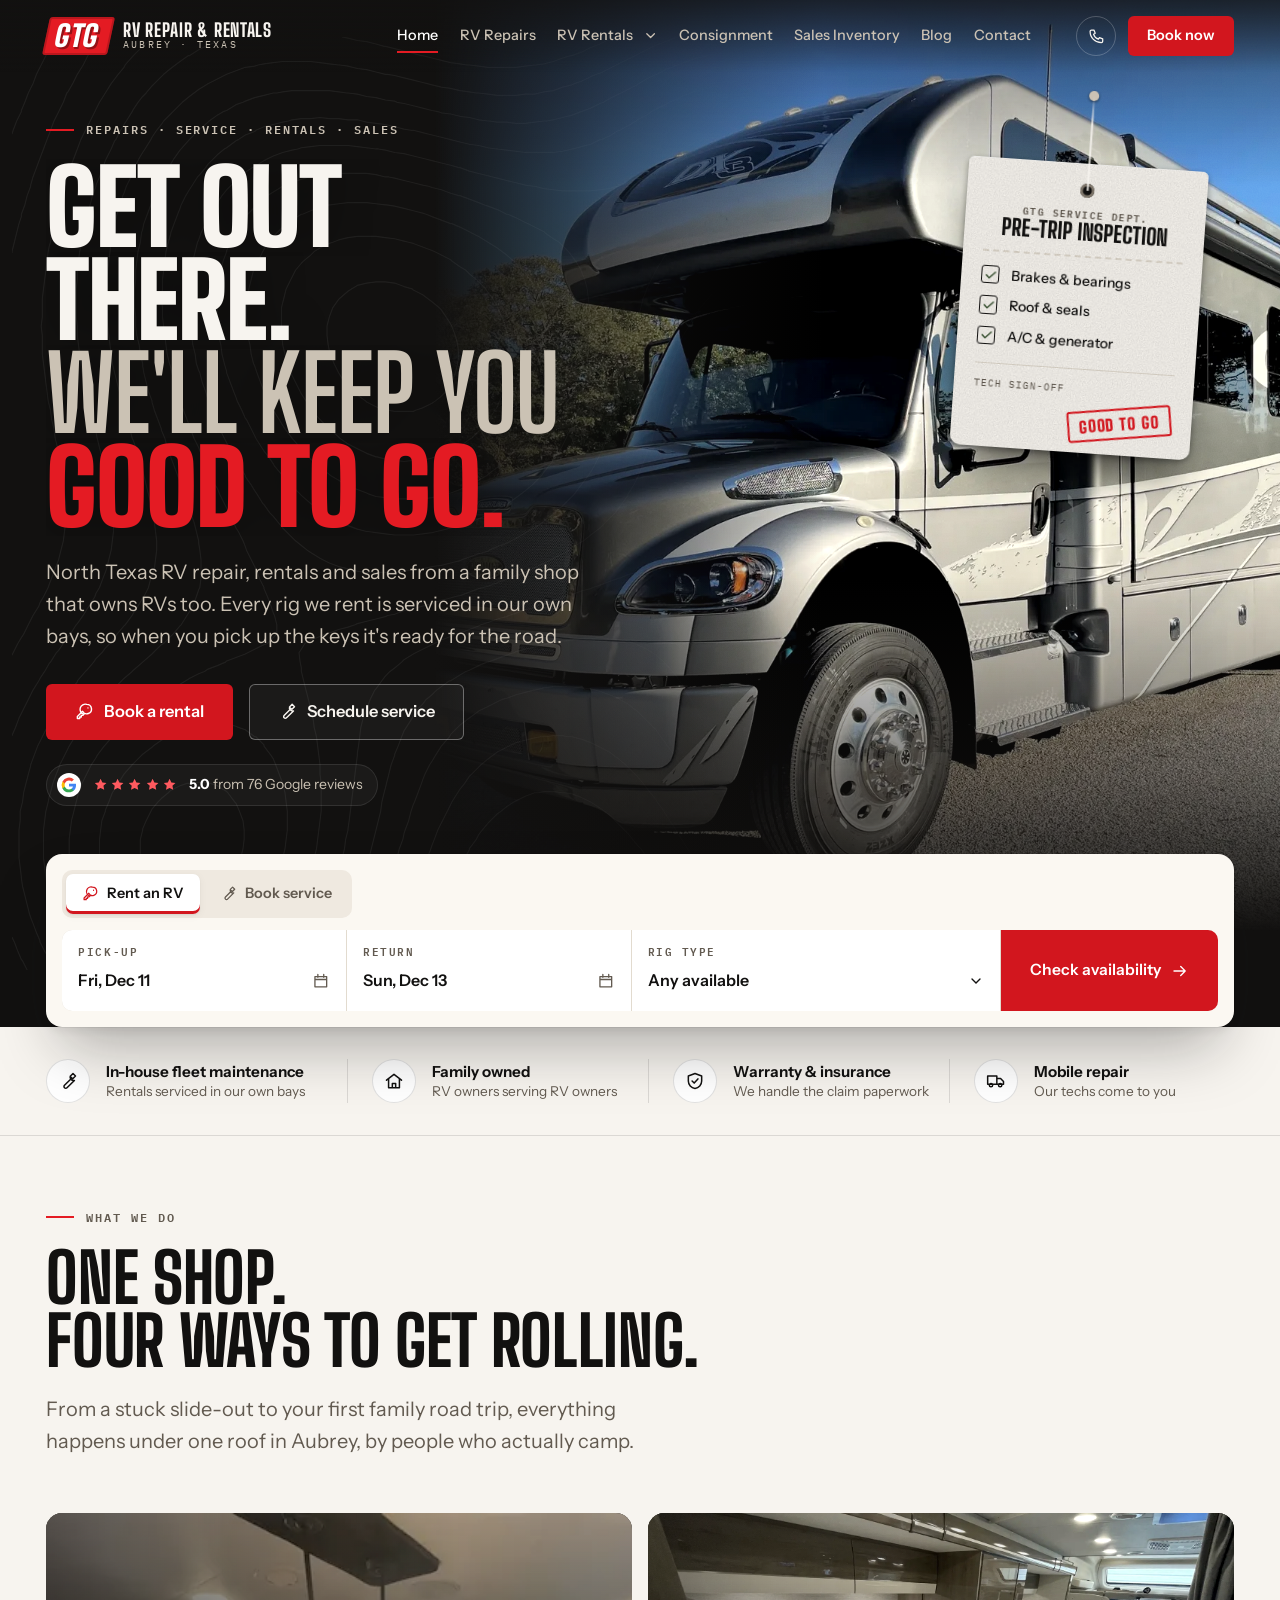
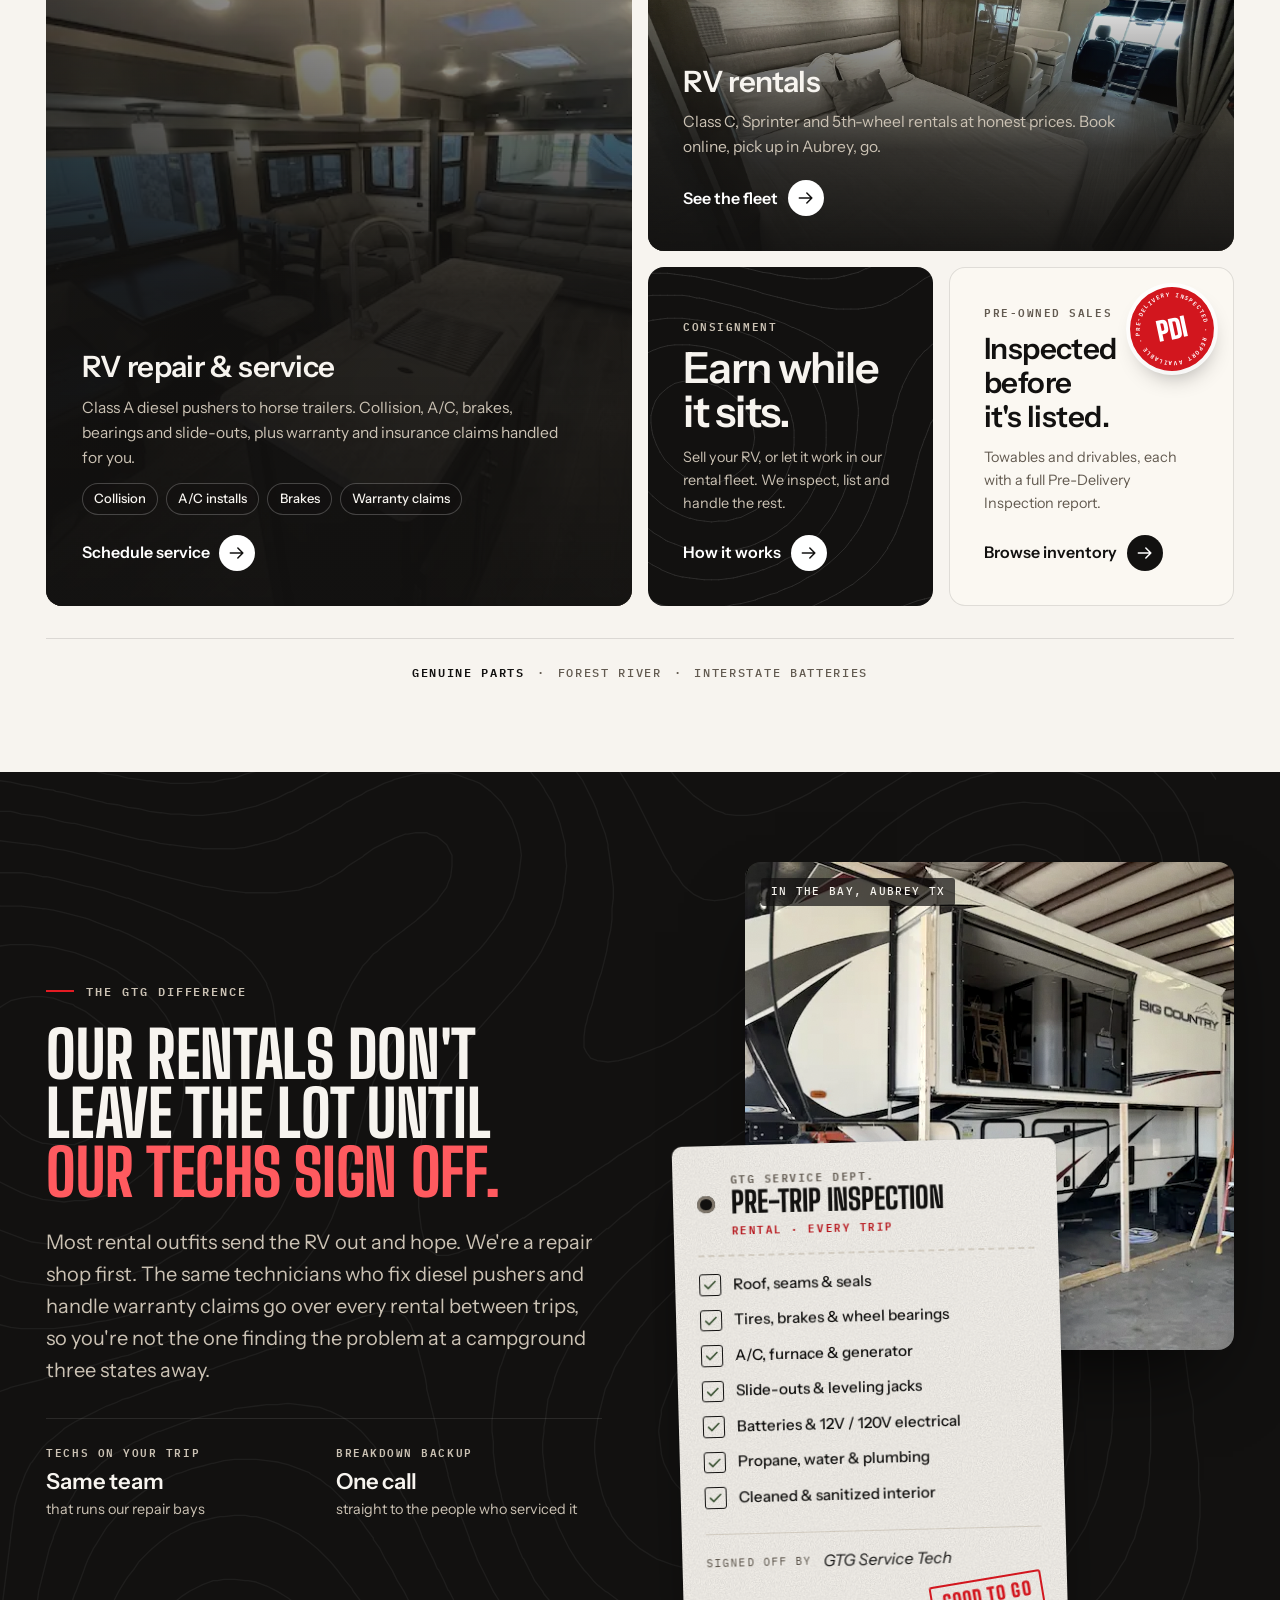
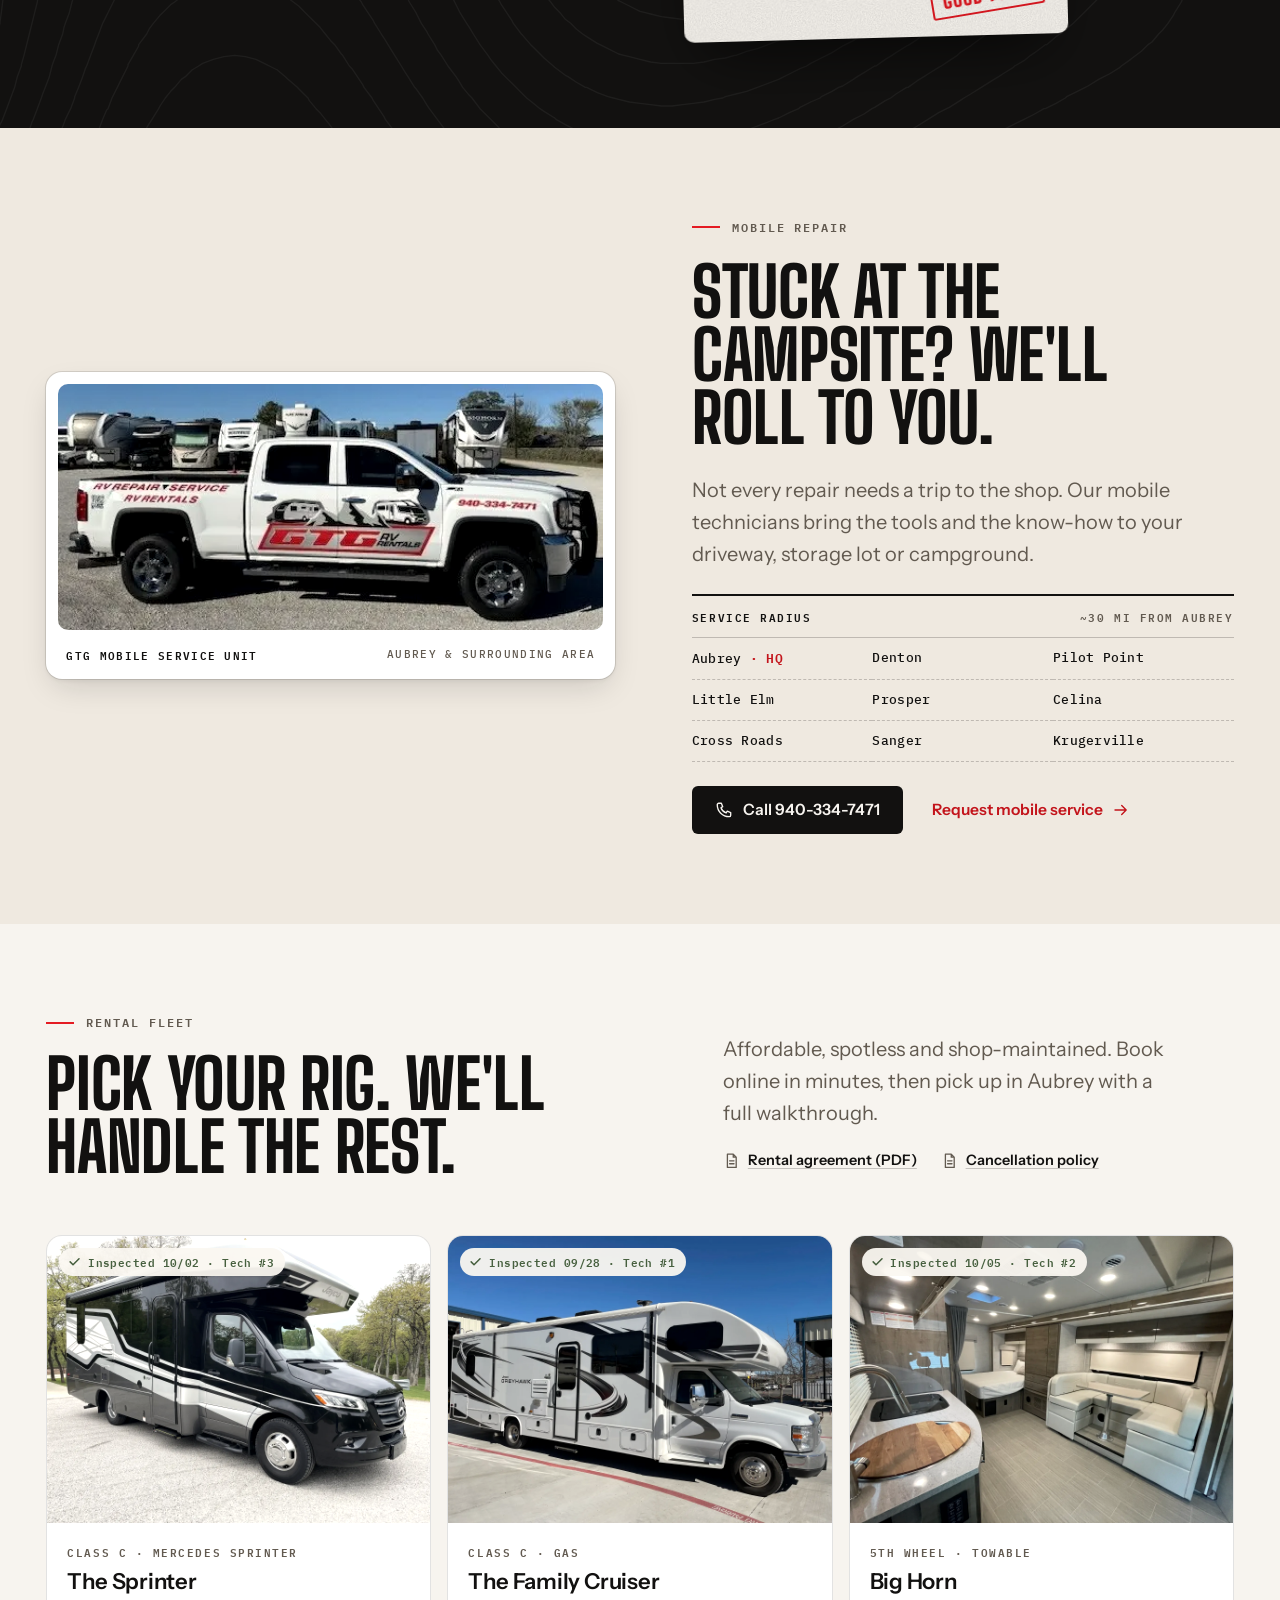
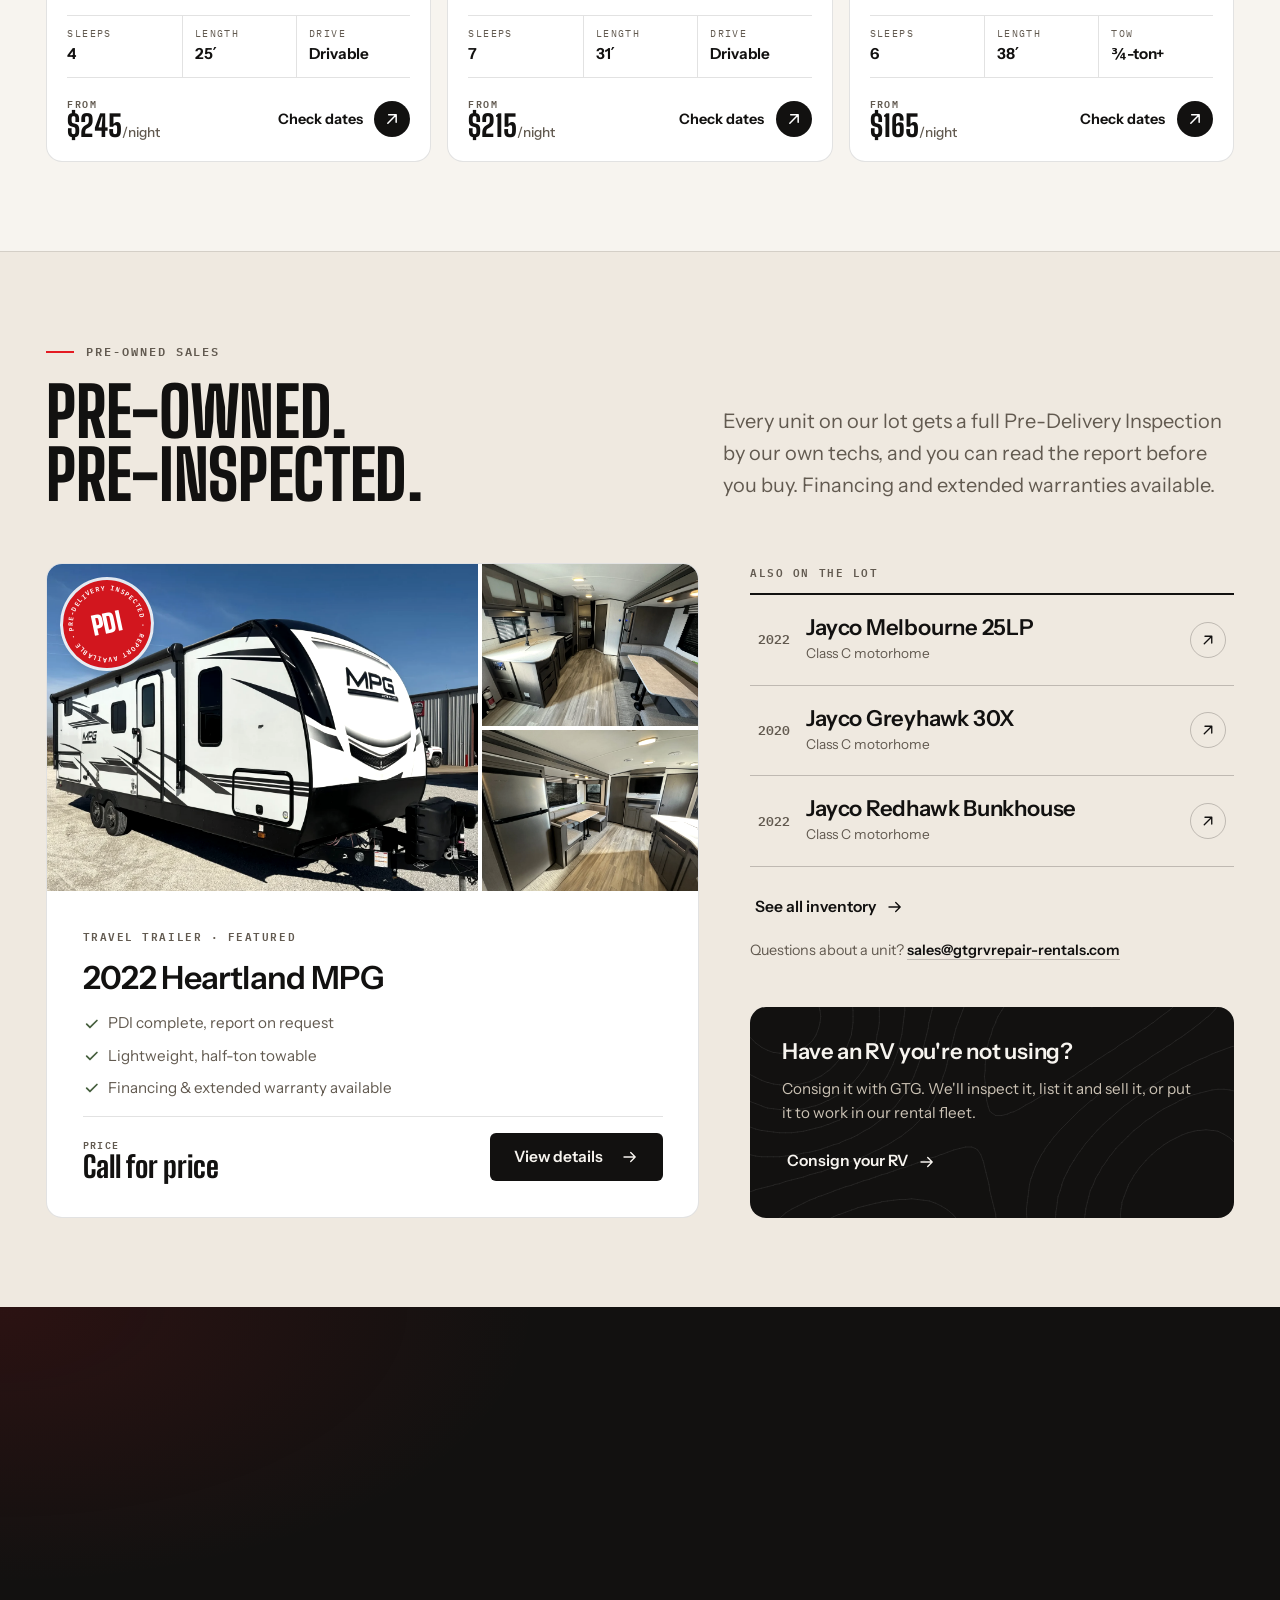
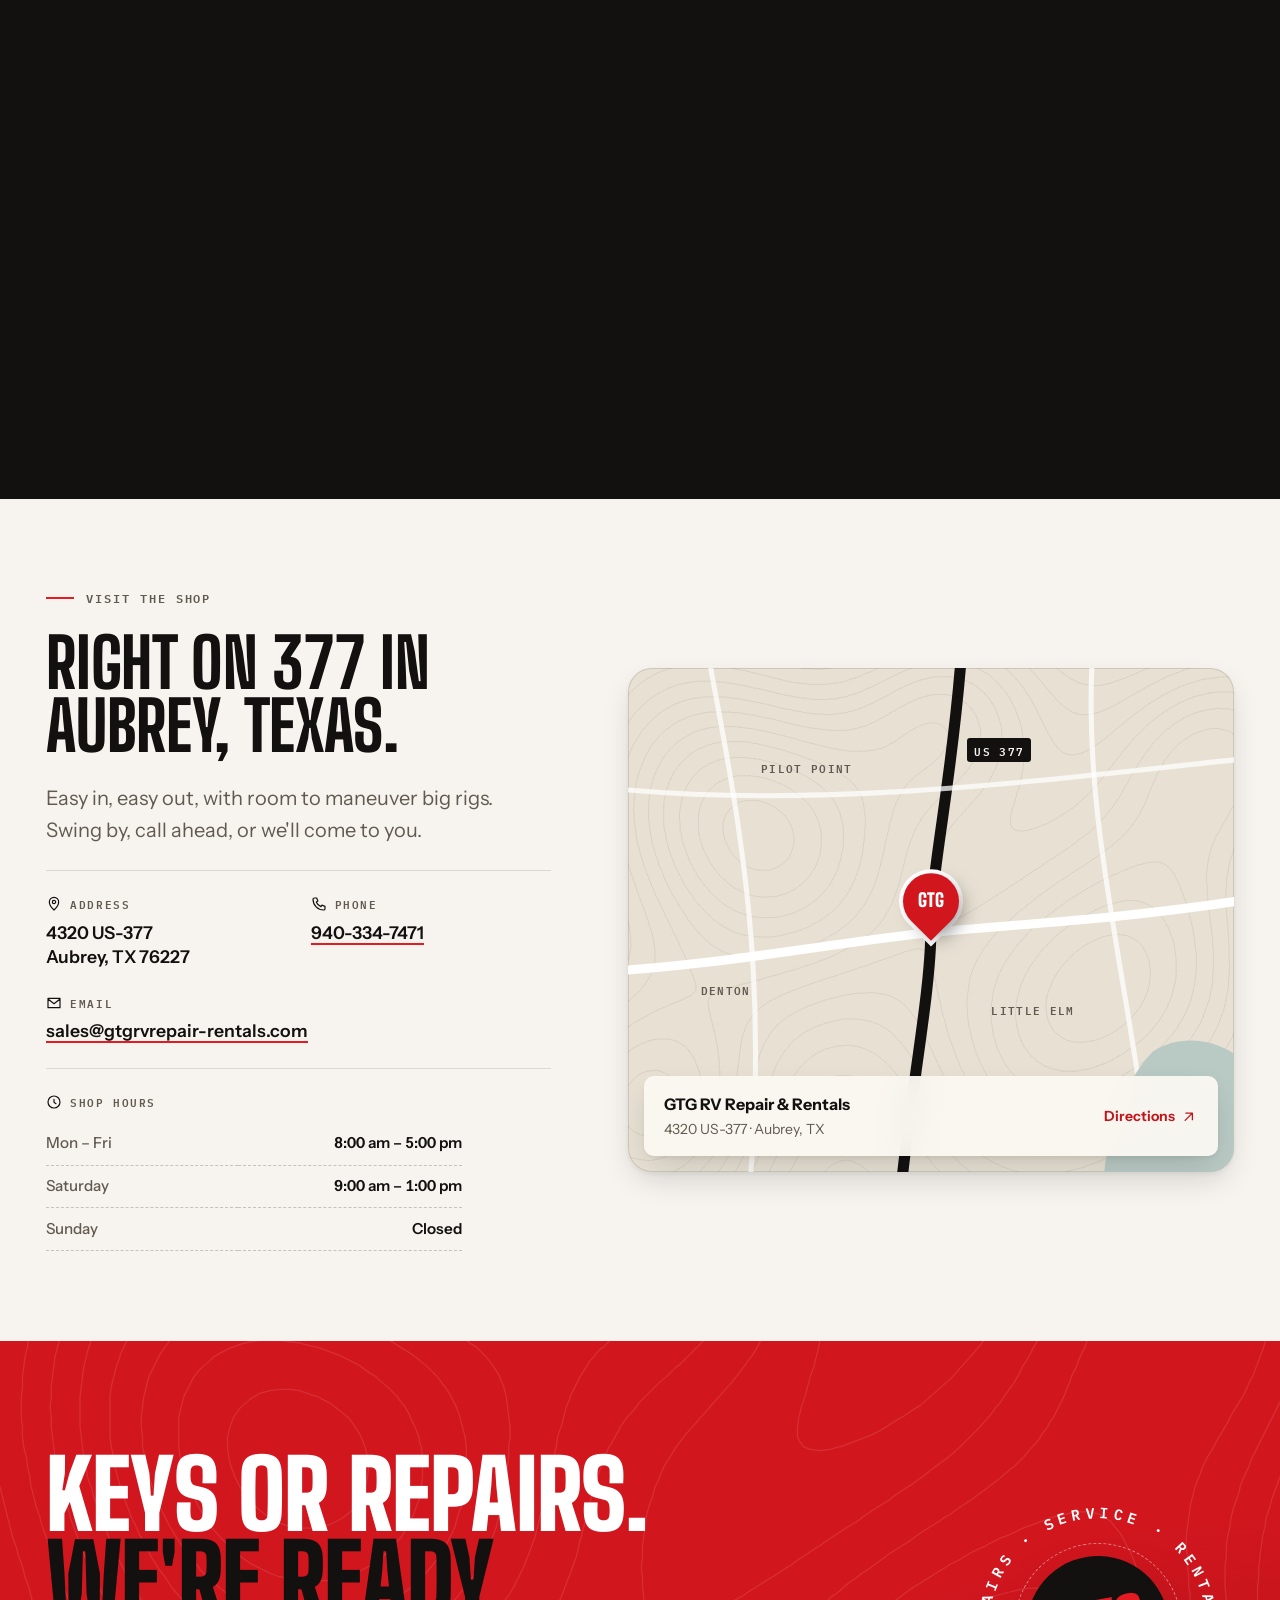
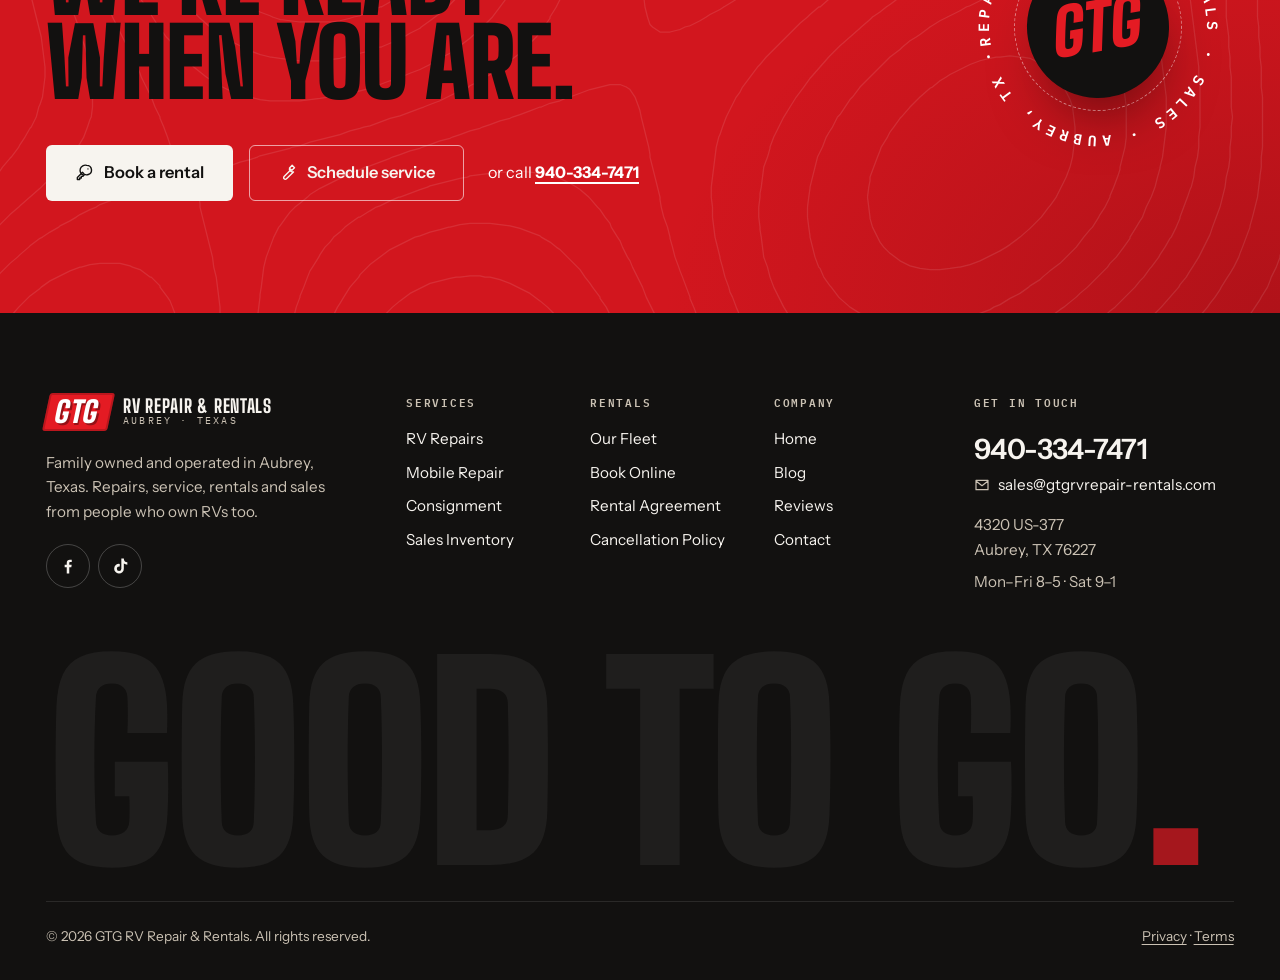
==== index.html @ 173c662d "Add GTG RV homepage redesign mockup Static homepage design preview for GTG RV Repair & Rentals, serv" ====
<!doctype html>
<html lang="en">
<head>
  <meta charset="utf-8">
  <meta name="viewport" content="width=device-width, initial-scale=1">
  <!-- Design preview: keep out of search engines until launch -->
  <meta name="robots" content="noindex, nofollow">
  <title>GTG RV Repair &amp; Rentals | RV Repair, Rentals &amp; Sales in Aubrey, TX</title>
  <meta name="description" content="Family-owned RV repair, mobile service, rentals, consignment and pre-owned sales in Aubrey, Texas. 5.0 stars on Google. Every rental is maintained by our own on-site shop.">
  <meta name="theme-color" content="#121110">
  <link rel="icon" href="assets/img/cropped-gtg-rv-rental-repair-service-favicon-192x192.png" sizes="192x192">

  <link rel="preconnect" href="https://fonts.googleapis.com">
  <link rel="preconnect" href="https://fonts.gstatic.com" crossorigin>
  <link rel="stylesheet" href="https://fonts.googleapis.com/css2?family=Big+Shoulders+Display:wght@700;800;900&family=IBM+Plex+Mono:wght@500;600&family=Instrument+Sans:ital,wght@0,400..700;1,400&display=swap">

  <link rel="preload" as="image" href="assets/img/rv-rental.webp" fetchpriority="high">
  <link rel="stylesheet" href="css/styles.css">

  <!-- Flag JS early so reveal styles only apply when JS can un-hide content -->
  <script>document.documentElement.classList.add('js');</script>
  <script src="js/main.js" defer></script>
</head>
<body>

<!-- ===================================================================
     ICON SPRITE
     =================================================================== -->
<svg class="sprite" aria-hidden="true" focusable="false" xmlns="http://www.w3.org/2000/svg">
  <symbol id="i-phone" viewBox="0 0 24 24"><path fill="none" stroke="currentColor" stroke-width="1.8" stroke-linecap="round" stroke-linejoin="round" d="M5 3h3.5l1.8 4.6-2.3 1.5a11 11 0 0 0 6.9 6.9l1.5-2.3L21 15.5V19a2 2 0 0 1-2 2A16 16 0 0 1 3 5a2 2 0 0 1 2-2Z"/></symbol>
  <symbol id="i-arrow" viewBox="0 0 24 24"><path fill="none" stroke="currentColor" stroke-width="1.8" stroke-linecap="round" stroke-linejoin="round" d="M4 12h15m-6-6 6 6-6 6"/></symbol>
  <symbol id="i-arrow-ne" viewBox="0 0 24 24"><path fill="none" stroke="currentColor" stroke-width="1.8" stroke-linecap="round" stroke-linejoin="round" d="M7 17 17 7M8 7h9v9"/></symbol>
  <symbol id="i-star" viewBox="0 0 24 24"><path fill="currentColor" d="m12 2.8 2.8 5.9 6.4.8-4.7 4.4 1.2 6.4L12 17.2l-5.7 3.1 1.2-6.4-4.7-4.4 6.4-.8Z"/></symbol>
  <symbol id="i-check" viewBox="0 0 24 24"><path fill="none" stroke="currentColor" stroke-width="2.4" stroke-linecap="round" stroke-linejoin="round" d="m5 12.5 4.5 4.5L19 7.5"/></symbol>
  <symbol id="i-wrench" viewBox="0 0 24 24"><path fill="none" stroke="currentColor" stroke-width="1.8" stroke-linecap="round" stroke-linejoin="round" d="M14.7 6.3a4 4 0 0 0 5 5l-8.9 8.9a2.1 2.1 0 0 1-3-3l8.9-8.9a4 4 0 0 1-2-2Zm0 0L18 3l3 3-3.3 3.3"/></symbol>
  <symbol id="i-key" viewBox="0 0 24 24"><path fill="none" stroke="currentColor" stroke-width="1.8" stroke-linecap="round" stroke-linejoin="round" d="M15 3a6 6 0 1 1-5.3 8.8L3 18.5V21h3v-2h2v-2h2l1.2-1.2A6 6 0 0 1 15 3Zm1.5 4.5h.01"/></symbol>
  <symbol id="i-truck" viewBox="0 0 24 24"><path fill="none" stroke="currentColor" stroke-width="1.8" stroke-linecap="round" stroke-linejoin="round" d="M2 6h11v10H2zM13 9h4.5l3.5 3.5V16h-8M6 19a2 2 0 1 0 0-4 2 2 0 0 0 0 4Zm11 0a2 2 0 1 0 0-4 2 2 0 0 0 0 4Z"/></symbol>
  <symbol id="i-shield" viewBox="0 0 24 24"><path fill="none" stroke="currentColor" stroke-width="1.8" stroke-linecap="round" stroke-linejoin="round" d="M12 3 4 6v6c0 4.5 3.4 8.3 8 9 4.6-.7 8-4.5 8-9V6Zm-3.5 9 2.5 2.5 4.5-5"/></symbol>
  <symbol id="i-home" viewBox="0 0 24 24"><path fill="none" stroke="currentColor" stroke-width="1.8" stroke-linecap="round" stroke-linejoin="round" d="M3 11 12 4l9 7M5.5 9.5V20h13V9.5M10 20v-5h4v5"/></symbol>
  <symbol id="i-pin" viewBox="0 0 24 24"><path fill="none" stroke="currentColor" stroke-width="1.8" stroke-linecap="round" stroke-linejoin="round" d="M12 21s7-6.2 7-12a7 7 0 0 0-14 0c0 5.8 7 12 7 12Zm0-9.5a2.5 2.5 0 1 0 0-5 2.5 2.5 0 0 0 0 5Z"/></symbol>
  <symbol id="i-mail" viewBox="0 0 24 24"><path fill="none" stroke="currentColor" stroke-width="1.8" stroke-linecap="round" stroke-linejoin="round" d="M3 5h18v14H3zm0 1 9 7 9-7"/></symbol>
  <symbol id="i-clock" viewBox="0 0 24 24"><path fill="none" stroke="currentColor" stroke-width="1.8" stroke-linecap="round" stroke-linejoin="round" d="M12 21a9 9 0 1 0 0-18 9 9 0 0 0 0 18Zm0-13v4.5l3 2"/></symbol>
  <symbol id="i-cal" viewBox="0 0 24 24"><path fill="none" stroke="currentColor" stroke-width="1.8" stroke-linecap="round" stroke-linejoin="round" d="M4 6h16v14H4zM4 10h16M8 3v4m8-4v4"/></symbol>
  <symbol id="i-doc" viewBox="0 0 24 24"><path fill="none" stroke="currentColor" stroke-width="1.8" stroke-linecap="round" stroke-linejoin="round" d="M6 3h8l4 4v14H6zM14 3v4h4M9 12h6m-6 4h6"/></symbol>
  <symbol id="i-chev" viewBox="0 0 24 24"><path fill="none" stroke="currentColor" stroke-width="2" stroke-linecap="round" stroke-linejoin="round" d="m6 9 6 6 6-6"/></symbol>
  <symbol id="i-menu" viewBox="0 0 24 24"><path fill="none" stroke="currentColor" stroke-width="1.8" stroke-linecap="round" d="M3 7h18M3 12h18M3 17h12"/></symbol>
  <symbol id="i-close" viewBox="0 0 24 24"><path fill="none" stroke="currentColor" stroke-width="1.8" stroke-linecap="round" d="m5 5 14 14M19 5 5 19"/></symbol>
  <symbol id="i-fb" viewBox="0 0 24 24"><path fill="currentColor" d="M13.5 21v-7.5H16l.4-3h-2.9V8.7c0-.9.3-1.5 1.5-1.5h1.5V4.5a20 20 0 0 0-2.2-.1c-2.2 0-3.8 1.4-3.8 3.9v2.2H8v3h2.5V21h3Z"/></symbol>
  <symbol id="i-tiktok" viewBox="0 0 24 24"><path fill="currentColor" d="M16.6 3h-3v12.2a2.7 2.7 0 1 1-2.7-2.7c.3 0 .6 0 .8.1V9.5a5.8 5.8 0 1 0 4.9 5.7V9.1a7.3 7.3 0 0 0 4.2 1.3v-3a4.3 4.3 0 0 1-4.2-4.4Z"/></symbol>
  <symbol id="i-google" viewBox="0 0 24 24"><path fill="#4285F4" d="M21.6 12.2c0-.7-.1-1.4-.2-2H12v3.8h5.4a4.6 4.6 0 0 1-2 3v2.5h3.2c1.9-1.7 3-4.3 3-7.3Z"/><path fill="#34A853" d="M12 22c2.7 0 5-.9 6.6-2.4l-3.2-2.5c-.9.6-2 1-3.4 1-2.6 0-4.8-1.8-5.6-4.1H3.1v2.6A10 10 0 0 0 12 22Z"/><path fill="#FBBC05" d="M6.4 14c-.2-.6-.3-1.3-.3-2s.1-1.4.3-2V7.4H3.1a10 10 0 0 0 0 9.2L6.4 14Z"/><path fill="#EA4335" d="M12 5.9c1.5 0 2.8.5 3.8 1.5l2.9-2.9A10 10 0 0 0 3.1 7.4L6.4 10C7.2 7.7 9.4 5.9 12 5.9Z"/></symbol>
</svg>

<a class="skip-link" href="#main">Skip to content</a>

<!-- ===================================================================
     HEADER
     =================================================================== -->
<header class="site-header" data-header>
  <div class="site-header__inner container">
    <a class="brand" href="index.html" aria-label="GTG RV Repair &amp; Rentals, home">
      <span class="brand__badge" aria-hidden="true"><span>GTG</span></span>
      <span class="brand__text" aria-hidden="true">
        <span class="brand__name">RV Repair &amp; Rentals</span>
        <span class="brand__meta">Aubrey · Texas</span>
      </span>
    </a>

    <nav class="primary-nav" id="primary-nav" aria-label="Primary" data-nav>
      <ul class="primary-nav__list" role="list">
        <li><a class="primary-nav__link" href="index.html" aria-current="page">Home</a></li>
        <li><a class="primary-nav__link" href="#repair">RV Repairs</a></li>
        <li class="has-sub" data-submenu>
          <a class="primary-nav__link" href="#fleet">RV Rentals</a>
          <button class="sub-toggle" type="button" aria-expanded="false" aria-controls="sub-rentals">
            <span class="visually-hidden">RV Rentals submenu</span>
            <svg class="icon" aria-hidden="true"><use href="#i-chev"/></svg>
          </button>
          <ul class="subnav" id="sub-rentals" role="list">
            <li><a href="#fleet">Our Fleet</a></li>
            <li><a href="#rental-agreement">Rental Agreement</a></li>
            <li><a href="#cancellation-policy">Cancellation Policy</a></li>
          </ul>
        </li>
        <li><a class="primary-nav__link" href="#consign">Consignment</a></li>
        <li><a class="primary-nav__link" href="#sales">Sales Inventory</a></li>
        <li><a class="primary-nav__link" href="#blog">Blog</a></li>
        <li><a class="primary-nav__link" href="#visit">Contact</a></li>
      </ul>
      <div class="primary-nav__mobile-cta">
        <a class="btn btn--primary btn--block" href="#book" data-tab-link="rent">Book a rental</a>
        <a class="btn btn--ghost btn--block" href="tel:+19403347471">
          <svg class="icon" aria-hidden="true"><use href="#i-phone"/></svg> 940-334-7471
        </a>
      </div>
    </nav>

    <div class="site-header__actions">
      <a class="header-phone" href="tel:+19403347471" aria-label="Call the shop, 940-334-7471">
        <span class="header-phone__icon"><svg class="icon" aria-hidden="true"><use href="#i-phone"/></svg></span>
        <span class="header-phone__text" aria-hidden="true"><span class="header-phone__label">Call the shop</span>940-334-7471</span>
      </a>
      <a class="btn btn--primary btn--sm header-book" href="#book" data-tab-link="rent">Book now</a>
      <!-- Without JS this jumps to the footer sitemap; JS upgrades it to a menu toggle -->
      <a class="menu-toggle" href="#footer-nav" data-menu-toggle aria-controls="primary-nav">
        <svg class="icon icon--open" aria-hidden="true"><use href="#i-menu"/></svg>
        <svg class="icon icon--close" aria-hidden="true"><use href="#i-close"/></svg>
        <span class="visually-hidden">Menu</span>
      </a>
    </div>
  </div>
</header>

<main id="main">

<!-- ===================================================================
     HERO
     =================================================================== -->
<section class="hero" aria-labelledby="hero-title">
  <div class="hero__media" aria-hidden="true">
    <img src="assets/img/rv-rental.webp" alt="" width="1597" height="1236" fetchpriority="high" decoding="async">
  </div>
  <div class="hero__texture" aria-hidden="true"></div>

  <div class="hero__inner container">
    <div class="hero__copy">
      <p class="eyebrow eyebrow--light hero__eyebrow">Repairs · Service · Rentals · Sales</p>

      <h1 class="hero__title" id="hero-title">
        <span class="line"><span>Get out</span></span>
        <span class="line"><span>there.</span></span>
        <span class="line line--muted"><span>We'll keep you</span></span>
        <span class="line line--red"><span>good to go.</span></span>
      </h1>

      <p class="hero__lede">
        North Texas RV repair, rentals and sales from a family shop that owns RVs too.<span class="hero__lede-more">
        Every rig we rent is serviced in our own bays, so when you pick up the keys it's ready for the road.</span>
      </p>

      <div class="hero__ctas">
        <a class="btn btn--primary btn--lg" href="#book" data-tab-link="rent">
          <svg class="icon" aria-hidden="true"><use href="#i-key"/></svg>
          Book a rental
        </a>
        <a class="btn btn--outline-light btn--lg hero__secondary" href="#book-service" data-tab-link="service">
          <svg class="icon" aria-hidden="true"><use href="#i-wrench"/></svg>
          Schedule service
        </a>
      </div>

      <a class="rating-chip" href="#reviews">
        <svg class="rating-chip__g" aria-hidden="true"><use href="#i-google"/></svg>
        <span class="stars" role="img" aria-label="5 out of 5 stars">
          <svg aria-hidden="true"><use href="#i-star"/></svg><svg aria-hidden="true"><use href="#i-star"/></svg><svg aria-hidden="true"><use href="#i-star"/></svg><svg aria-hidden="true"><use href="#i-star"/></svg><svg aria-hidden="true"><use href="#i-star"/></svg>
        </span>
        <span><strong>5.0</strong> from 76 Google reviews</span>
      </a>
    </div>

    <!-- SIGNATURE: inspection tag hanging on the rig (decorative; desktop only) -->
    <div class="hero-tag" aria-hidden="true">
      <div class="work-order work-order--tag" data-checklist data-checklist-auto>
        <div class="work-order__head">
          <span class="work-order__hole"></span>
          <div>
            <p class="work-order__kicker">GTG Service Dept.</p>
            <p class="work-order__title">Pre-trip inspection</p>
          </div>
        </div>
        <ul class="checklist" role="list">
          <li style="--i:0"><span class="checklist__box"><svg><use href="#i-check"/></svg></span>Brakes &amp; bearings</li>
          <li style="--i:1"><span class="checklist__box"><svg><use href="#i-check"/></svg></span>Roof &amp; seals</li>
          <li style="--i:2"><span class="checklist__box"><svg><use href="#i-check"/></svg></span>A/C &amp; generator</li>
        </ul>
        <div class="work-order__foot">
          <span>Tech sign-off</span>
          <span class="work-order__stamp">Good to go</span>
        </div>
      </div>
    </div>
  </div>

  <!-- QUICK BOOKING BAR — tabs are pure CSS (:has) radios, works with no JS -->
  <div class="container hero__booking-wrap" id="book">
    <form class="booking" action="#" method="get" aria-label="Quick booking">
      <fieldset class="booking__tabs">
        <legend class="visually-hidden">What do you need?</legend>
        <label class="booking__tab">
          <input type="radio" name="intent" value="rent" checked>
          <svg class="icon" aria-hidden="true"><use href="#i-key"/></svg> Rent an RV
        </label>
        <label class="booking__tab" id="book-service">
          <input type="radio" name="intent" value="service">
          <svg class="icon" aria-hidden="true"><use href="#i-wrench"/></svg> Book service
        </label>
      </fieldset>

      <div class="booking__panel booking__panel--rent">
        <div class="field field--date">
          <label for="pickup">Pick-up</label>
          <div class="field__control">
            <input id="pickup" name="pickup" type="date">
            <span class="field__display" aria-hidden="true"></span>
            <svg class="field__icon" aria-hidden="true"><use href="#i-cal"/></svg>
          </div>
        </div>
        <div class="field field--date">
          <label for="return">Return</label>
          <div class="field__control">
            <input id="return" name="return" type="date">
            <span class="field__display" aria-hidden="true"></span>
            <svg class="field__icon" aria-hidden="true"><use href="#i-cal"/></svg>
          </div>
        </div>
        <div class="field">
          <label for="rig">Rig type</label>
          <select id="rig" name="rig">
            <option>Any available</option>
            <option>Class C motorhome</option>
            <option>Mercedes Sprinter</option>
            <option>5th wheel (towable)</option>
          </select>
        </div>
        <button class="btn btn--primary booking__submit" type="submit">
          Check availability <svg class="icon" aria-hidden="true"><use href="#i-arrow"/></svg>
        </button>
      </div>

      <div class="booking__panel booking__panel--service">
        <div class="field">
          <label for="unit">Your RV</label>
          <select id="unit" name="unit">
            <option>Class A / diesel pusher</option>
            <option>Class B / C motorhome</option>
            <option>5th wheel</option>
            <option>Travel trailer</option>
            <option>Horse trailer</option>
          </select>
        </div>
        <div class="field">
          <label for="need">Service needed</label>
          <select id="need" name="need">
            <option>General repair / diagnosis</option>
            <option>A/C install or repair</option>
            <option>Brakes &amp; wheel bearings</option>
            <option>Collision repair</option>
            <option>Warranty or insurance claim</option>
            <option>Routine maintenance</option>
          </select>
        </div>
        <div class="field">
          <label for="where">Where</label>
          <select id="where" name="where">
            <option>At the shop (Aubrey)</option>
            <option>Mobile — come to me</option>
          </select>
        </div>
        <button class="btn btn--primary booking__submit" type="submit">
          Request a time <svg class="icon" aria-hidden="true"><use href="#i-arrow"/></svg>
        </button>
      </div>
    </form>
  </div>
</section>

<!-- ===================================================================
     TRUST STRIP
     =================================================================== -->
<section class="trust" aria-label="Why customers trust GTG">
  <ul class="trust__list container" role="list">
    <li class="trust__item" data-reveal>
      <span class="trust__icon"><svg class="icon" aria-hidden="true"><use href="#i-wrench"/></svg></span>
      <span class="trust__label"><strong>In-house fleet maintenance</strong>Rentals serviced in our own bays</span>
    </li>
    <li class="trust__item" data-reveal>
      <span class="trust__icon"><svg class="icon" aria-hidden="true"><use href="#i-home"/></svg></span>
      <span class="trust__label"><strong>Family owned</strong>RV owners serving RV owners</span>
    </li>
    <li class="trust__item" data-reveal>
      <span class="trust__icon"><svg class="icon" aria-hidden="true"><use href="#i-shield"/></svg></span>
      <span class="trust__label"><strong>Warranty &amp; insurance</strong>We handle the claim paperwork</span>
    </li>
    <li class="trust__item" data-reveal>
      <span class="trust__icon"><svg class="icon" aria-hidden="true"><use href="#i-truck"/></svg></span>
      <span class="trust__label"><strong>Mobile repair</strong>Our techs come to you</span>
    </li>
  </ul>
</section>

<!-- ===================================================================
     SERVICES — FOUR PILLARS (BENTO)
     =================================================================== -->
<section class="section services" id="services" aria-labelledby="services-title">
  <div class="container">
    <header class="section-head" data-reveal>
      <p class="eyebrow">What we do</p>
      <h2 class="section-title" id="services-title">One shop.<br>Four ways to get rolling.</h2>
      <p class="section-lede">From a stuck slide-out to your first family road trip, everything happens under one roof in Aubrey, by people who actually camp.</p>
    </header>

    <div class="bento">
      <article class="pillar pillar--photo pillar--repair" id="repair" data-reveal>
        <img class="pillar__img photo" src="assets/img/rv-repair-block-sq.webp" alt="Fifth-wheel interior with kitchen island and living area, in for service at GTG" width="500" height="500" loading="lazy">
        <div class="pillar__body">
          <h3 class="pillar__title">RV repair &amp; service</h3>
          <p class="pillar__text">Class A diesel pushers to horse trailers. Collision, A/C, brakes, bearings and slide-outs, plus warranty and insurance claims handled for you.</p>
          <ul class="pillar__tags" role="list">
            <li>Collision</li><li>A/C installs</li><li>Brakes</li><li>Warranty claims</li>
          </ul>
          <a class="pillar__link stretched" href="#book-service" data-tab-link="service">Schedule service <svg class="icon" aria-hidden="true"><use href="#i-arrow"/></svg></a>
        </div>
      </article>

      <article class="pillar pillar--photo pillar--rentals" data-reveal>
        <img class="pillar__img photo" src="assets/img/gtg-rv-gallery-7.webp" alt="Made-up queen bed inside a GTG rental motorhome" width="1648" height="1236" loading="lazy">
        <div class="pillar__body">
          <h3 class="pillar__title">RV rentals</h3>
          <p class="pillar__text">Class C, Sprinter and 5th-wheel rentals at honest prices. Book online, pick up in Aubrey, go.</p>
          <a class="pillar__link stretched" href="#fleet">See the fleet <svg class="icon" aria-hidden="true"><use href="#i-arrow"/></svg></a>
        </div>
      </article>

      <article class="pillar pillar--consign" id="consign" data-reveal>
        <div class="pillar__body">
          <p class="pillar__kicker">Consignment</p>
          <h3 class="pillar__title pillar__title--big">Earn while it sits.</h3>
          <p class="pillar__text">Sell your RV, or let it work in our rental fleet. We inspect, list and handle the rest.</p>
          <a class="pillar__link stretched" href="#consign-info">How it works <svg class="icon" aria-hidden="true"><use href="#i-arrow"/></svg></a>
        </div>
      </article>

      <article class="pillar pillar--sales" data-reveal>
        <div class="pdi-seal pdi-seal--tile" aria-hidden="true">
          <svg viewBox="0 0 120 120">
            <defs><path id="seal-circle-a" d="M60 60m-46 0a46 46 0 1 1 92 0a46 46 0 1 1-92 0"/></defs>
            <text><textPath href="#seal-circle-a" textLength="286" lengthAdjust="spacing">PRE-DELIVERY INSPECTED · REPORT AVAILABLE ·</textPath></text>
          </svg>
          <span>PDI</span>
        </div>
        <div class="pillar__body">
          <p class="pillar__kicker">Pre-owned sales</p>
          <h3 class="pillar__title">Inspected before it's listed.</h3>
          <p class="pillar__text">Towables and drivables, each with a full Pre-Delivery Inspection report.</p>
          <a class="pillar__link stretched" href="#sales">Browse inventory <svg class="icon" aria-hidden="true"><use href="#i-arrow"/></svg></a>
        </div>
      </article>
    </div>

    <p class="credit-line" data-reveal>
      <span>Genuine parts</span><span aria-hidden="true">·</span><span>Forest River</span><span aria-hidden="true">·</span><span>Interstate Batteries</span>
    </p>
  </div>
</section>

<!-- ===================================================================
     DIFFERENTIATOR — FLEET MAINTAINED BY OUR OWN SHOP
     =================================================================== -->
<section class="section shop-story" aria-labelledby="story-title">
  <div class="shop-story__texture" aria-hidden="true"></div>
  <div class="container shop-story__grid">
    <div class="shop-story__copy" data-reveal>
      <p class="eyebrow eyebrow--light">The GTG difference</p>
      <h2 class="section-title section-title--light" id="story-title">
        Our rentals don't leave the lot until <em>our techs sign off.</em>
      </h2>
      <p class="section-lede section-lede--light">
        Most rental outfits send the RV out and hope. We're a repair shop first. The same technicians who fix diesel pushers and handle warranty claims go over every rental between trips, so you're not the one finding the problem at a campground three states away.
      </p>

      <dl class="story-stats">
        <div>
          <dt>Techs on your trip</dt>
          <dd>Same team<span>that runs our repair bays</span></dd>
        </div>
        <div>
          <dt>Breakdown backup</dt>
          <dd>One call<span>straight to the people who serviced it</span></dd>
        </div>
      </dl>
    </div>

    <div class="shop-story__visual">
      <figure class="story-photo" data-reveal>
        <img class="photo" src="assets/img/GTG-RV-repair-service-107-sq.webp" alt="A fifth-wheel trailer in the GTG service bay with its slide-out supported on a wooden frame during repair" width="500" height="500" loading="lazy">
        <figcaption>In the bay, Aubrey TX</figcaption>
      </figure>

      <div class="work-order" data-reveal data-checklist>
        <div class="work-order__head">
          <span class="work-order__hole" aria-hidden="true"></span>
          <div>
            <p class="work-order__kicker">GTG Service Dept.</p>
            <h3 class="work-order__title">Pre-trip inspection</h3>
          </div>
          <span class="work-order__id">Rental · Every trip</span>
        </div>
        <!-- PLACEHOLDER: confirm the actual inspection checklist items with client -->
        <ul class="checklist" role="list">
          <li style="--i:0"><span class="checklist__box"><svg aria-hidden="true"><use href="#i-check"/></svg></span>Roof, seams &amp; seals</li>
          <li style="--i:1"><span class="checklist__box"><svg aria-hidden="true"><use href="#i-check"/></svg></span>Tires, brakes &amp; wheel bearings</li>
          <li style="--i:2"><span class="checklist__box"><svg aria-hidden="true"><use href="#i-check"/></svg></span>A/C, furnace &amp; generator</li>
          <li style="--i:3"><span class="checklist__box"><svg aria-hidden="true"><use href="#i-check"/></svg></span>Slide-outs &amp; leveling jacks</li>
          <li style="--i:4"><span class="checklist__box"><svg aria-hidden="true"><use href="#i-check"/></svg></span>Batteries &amp; 12V / 120V electrical</li>
          <li style="--i:5"><span class="checklist__box"><svg aria-hidden="true"><use href="#i-check"/></svg></span>Propane, water &amp; plumbing</li>
          <li style="--i:6"><span class="checklist__box"><svg aria-hidden="true"><use href="#i-check"/></svg></span>Cleaned &amp; sanitized interior</li>
        </ul>
        <div class="work-order__foot">
          <span>Signed off by</span>
          <span class="work-order__sig">GTG Service Tech</span>
          <span class="work-order__stamp" aria-hidden="true">Good to go</span>
        </div>
      </div>
    </div>
  </div>
</section>

<!-- ===================================================================
     MOBILE REPAIR
     =================================================================== -->
<section class="section mobile-repair" id="mobile" aria-labelledby="mobile-title">
  <div class="container mobile-repair__grid">
    <figure class="truck-frame" data-reveal>
      <img class="photo" src="assets/img/GTG-Mobile-Repair-Truck.webp" alt="GTG's white mobile repair pickup truck with red GTG RV Repair and Service branding" width="515" height="232" loading="lazy">
      <figcaption>
        <span>GTG mobile service unit</span>
        <span>Aubrey &amp; surrounding area</span>
      </figcaption>
    </figure>

    <div class="mobile-repair__copy" data-reveal>
      <p class="eyebrow">Mobile repair</p>
      <h2 class="section-title" id="mobile-title">Stuck at the campsite? We'll roll to you.</h2>
      <p class="section-lede">
        Not every repair needs a trip to the shop. Our mobile technicians bring the tools and the know-how to your driveway, storage lot or campground.
      </p>

      <!-- PLACEHOLDER: confirm mobile service radius and towns with client -->
      <div class="radius">
        <p class="radius__head"><span>Service radius</span><span>~30 mi from Aubrey</span></p>
        <ul class="radius__list" role="list" aria-label="Towns we serve">
          <li>Aubrey</li><li>Denton</li><li>Pilot Point</li>
          <li>Little Elm</li><li>Prosper</li><li>Celina</li>
          <li>Cross Roads</li><li>Sanger</li><li>Krugerville</li>
        </ul>
      </div>

      <div class="btn-row">
        <a class="btn btn--dark" href="tel:+19403347471">
          <svg class="icon" aria-hidden="true"><use href="#i-phone"/></svg> Call 940-334-7471
        </a>
        <a class="btn btn--text" href="#book-service" data-tab-link="service">Request mobile service <svg class="icon" aria-hidden="true"><use href="#i-arrow"/></svg></a>
      </div>
    </div>
  </div>
</section>

<!-- ===================================================================
     RENTAL FLEET
     =================================================================== -->
<section class="section fleet" id="fleet" aria-labelledby="fleet-title">
  <div class="container">
    <header class="section-head section-head--split" data-reveal>
      <div class="section-head__main">
        <p class="eyebrow">Rental fleet</p>
        <h2 class="section-title" id="fleet-title">Pick your rig. We'll handle the rest.</h2>
      </div>
      <div class="section-head__aside">
        <p class="section-lede">Affordable, spotless and shop-maintained. Book online in minutes, then pick up in Aubrey with a full walkthrough.</p>
        <p class="fleet__docs">
          <a href="#rental-agreement" id="rental-agreement"><svg class="icon" aria-hidden="true"><use href="#i-doc"/></svg> Rental agreement (PDF)</a>
          <a href="#cancellation-policy" id="cancellation-policy"><svg class="icon" aria-hidden="true"><use href="#i-doc"/></svg> Cancellation policy</a>
        </p>
      </div>
    </header>

    <!-- PLACEHOLDER: fleet unit names, specs, nightly rates and inspection stamps need client confirmation -->
    <ul class="fleet__rail" role="list" data-rail tabindex="0" aria-label="Rental fleet, scrollable">
      <li class="rig" data-reveal>
        <div class="rig__media">
          <img class="photo" src="assets/img/consign-your-rv-block.webp" alt="Black and white Mercedes Sprinter motorhome parked among trees" width="1648" height="1236" loading="lazy">
          <span class="rig__stamp"><svg class="icon" aria-hidden="true"><use href="#i-check"/></svg> Inspected 10/02 · Tech #3</span>
        </div>
        <div class="rig__body">
          <p class="rig__class">Class C · Mercedes Sprinter</p>
          <h3 class="rig__name">The Sprinter</h3>
          <dl class="rig__specs">
            <div><dt>Sleeps</dt><dd>4</dd></div>
            <div><dt>Length</dt><dd>25&prime;</dd></div>
            <div><dt>Drive</dt><dd>Drivable</dd></div>
          </dl>
          <div class="rig__foot">
            <p class="rig__price"><span>from</span> $245<small>/night</small></p>
            <a class="rig__cta stretched" href="#book" data-tab-link="rent">Check dates<span class="visually-hidden"> for The Sprinter</span> <svg class="icon" aria-hidden="true"><use href="#i-arrow-ne"/></svg></a>
          </div>
        </div>
      </li>

      <li class="rig" data-reveal>
        <div class="rig__media">
          <img class="photo" src="assets/img/gtg-rv-gallery-2.webp" alt="White Class C motorhome with full-length awning under a clear sky" width="1648" height="1236" loading="lazy">
          <span class="rig__stamp"><svg class="icon" aria-hidden="true"><use href="#i-check"/></svg> Inspected 09/28 · Tech #1</span>
        </div>
        <div class="rig__body">
          <p class="rig__class">Class C · Gas</p>
          <h3 class="rig__name">The Family Cruiser</h3>
          <dl class="rig__specs">
            <div><dt>Sleeps</dt><dd>7</dd></div>
            <div><dt>Length</dt><dd>31&prime;</dd></div>
            <div><dt>Drive</dt><dd>Drivable</dd></div>
          </dl>
          <div class="rig__foot">
            <p class="rig__price"><span>from</span> $215<small>/night</small></p>
            <a class="rig__cta stretched" href="#book" data-tab-link="rent">Check dates<span class="visually-hidden"> for The Family Cruiser</span> <svg class="icon" aria-hidden="true"><use href="#i-arrow-ne"/></svg></a>
          </div>
        </div>
      </li>

      <li class="rig" data-reveal>
        <div class="rig__media">
          <!-- PLACEHOLDER: need an exterior photo of the Big Horn 5th wheel -->
          <img class="photo" src="assets/img/gtg-rv-gallery-3.webp" alt="Bright RV interior with kitchen, dinette and bed" width="1648" height="1236" loading="lazy">
          <span class="rig__stamp"><svg class="icon" aria-hidden="true"><use href="#i-check"/></svg> Inspected 10/05 · Tech #2</span>
        </div>
        <div class="rig__body">
          <p class="rig__class">5th wheel · Towable</p>
          <h3 class="rig__name">Big Horn</h3>
          <dl class="rig__specs">
            <div><dt>Sleeps</dt><dd>6</dd></div>
            <div><dt>Length</dt><dd>38&prime;</dd></div>
            <div><dt>Tow</dt><dd>&frac34;-ton+</dd></div>
          </dl>
          <div class="rig__foot">
            <p class="rig__price"><span>from</span> $165<small>/night</small></p>
            <a class="rig__cta stretched" href="#book" data-tab-link="rent">Check dates<span class="visually-hidden"> for the Big Horn</span> <svg class="icon" aria-hidden="true"><use href="#i-arrow-ne"/></svg></a>
          </div>
        </div>
      </li>
    </ul>
  </div>
</section>

<!-- ===================================================================
     SALES INVENTORY TEASER
     =================================================================== -->
<section class="section sales" id="sales" aria-labelledby="sales-title">
  <div class="container">
    <header class="section-head section-head--split" data-reveal>
      <div class="section-head__main">
        <p class="eyebrow">Pre-owned sales</p>
        <h2 class="section-title" id="sales-title">Pre-owned. Pre-inspected.</h2>
      </div>
      <div class="section-head__aside">
        <p class="section-lede">Every unit on our lot gets a full Pre-Delivery Inspection by our own techs, and you can read the report before you buy. Financing and extended warranties available.</p>
      </div>
    </header>

    <div class="sales__grid">
      <article class="feature-unit" data-reveal>
        <div class="feature-unit__gallery">
          <img class="feature-unit__main photo" src="assets/img/2022-Heartland-MPG-101-1536x1086.webp" alt="Exterior of a 2022 Heartland MPG travel trailer on the GTG lot" width="1536" height="1086" loading="lazy">
          <img class="feature-unit__thumb photo" src="assets/img/2022-Heartland-MPG-202-1536x1152.webp" alt="Heartland MPG interior kitchen and dinette" width="1536" height="1152" loading="lazy">
          <img class="feature-unit__thumb photo" src="assets/img/2022-Heartland-MPG-204-1536x1152.webp" alt="Heartland MPG interior living area with refrigerator" width="1536" height="1152" loading="lazy">

          <div class="pdi-seal pdi-seal--feature" aria-hidden="true">
            <svg viewBox="0 0 120 120">
              <defs><path id="seal-circle-b" d="M60 60m-46 0a46 46 0 1 1 92 0a46 46 0 1 1-92 0"/></defs>
              <text><textPath href="#seal-circle-b" textLength="286" lengthAdjust="spacing">PRE-DELIVERY INSPECTED · REPORT AVAILABLE ·</textPath></text>
            </svg>
            <span>PDI</span>
          </div>
        </div>
        <div class="feature-unit__body">
          <p class="rig__class">Travel trailer · Featured</p>
          <h3 class="feature-unit__name">2022 Heartland MPG</h3>
          <ul class="feature-unit__facts" role="list">
            <li><svg class="icon" aria-hidden="true"><use href="#i-check"/></svg> PDI complete, report on request</li>
            <li><svg class="icon" aria-hidden="true"><use href="#i-check"/></svg> Lightweight, half-ton towable</li><!-- PLACEHOLDER: confirm tow class -->
            <li><svg class="icon" aria-hidden="true"><use href="#i-check"/></svg> Financing &amp; extended warranty available</li>
          </ul>
          <div class="feature-unit__foot">
            <p class="rig__price"><span>Price</span> Call for price</p><!-- PLACEHOLDER: price -->
            <a class="btn btn--dark" href="#sales">View details<span class="visually-hidden"> for the 2022 Heartland MPG</span> <svg class="icon" aria-hidden="true"><use href="#i-arrow"/></svg></a>
          </div>
        </div>
      </article>

      <div class="inventory" data-reveal>
        <p class="inventory__head">Also on the lot</p>
        <!-- PLACEHOLDER: confirm unit types for Melbourne / Greyhawk / Redhawk listings -->
        <ul class="inventory__list" role="list">
          <li><a href="#sales"><span class="inventory__year">2022</span><span class="inventory__name">Jayco Melbourne 25LP</span><span class="inventory__type">Class C motorhome</span><svg class="icon" aria-hidden="true"><use href="#i-arrow-ne"/></svg></a></li>
          <li><a href="#sales"><span class="inventory__year">2020</span><span class="inventory__name">Jayco Greyhawk 30X</span><span class="inventory__type">Class C motorhome</span><svg class="icon" aria-hidden="true"><use href="#i-arrow-ne"/></svg></a></li>
          <li><a href="#sales"><span class="inventory__year">2022</span><span class="inventory__name">Jayco Redhawk Bunkhouse</span><span class="inventory__type">Class C motorhome</span><svg class="icon" aria-hidden="true"><use href="#i-arrow-ne"/></svg></a></li>
        </ul>
        <div class="inventory__actions">
          <a class="btn btn--text inventory__all" href="#sales">See all inventory <svg class="icon" aria-hidden="true"><use href="#i-arrow"/></svg></a>
          <p class="inventory__email">Questions about a unit? <a href="mailto:sales@gtgrvrepair-rentals.com?subject=Sales%20inventory%20question">sales@gtgrvrepair-rentals.com</a></p>
        </div>

        <div class="consign-card" id="consign-info">
          <h3>Have an RV you're not using?</h3>
          <p>Consign it with GTG. We'll inspect it, list it and sell it, or put it to work in our rental fleet.</p>
          <a class="btn btn--text btn--text-light" href="#consign">Consign your RV <svg class="icon" aria-hidden="true"><use href="#i-arrow"/></svg></a>
        </div>
      </div>
    </div>
  </div>
</section>

<!-- ===================================================================
     TESTIMONIALS
     =================================================================== -->
<section class="section reviews" id="reviews" aria-labelledby="reviews-title">
  <div class="container reviews__grid">
    <div class="reviews__score" data-reveal>
      <p class="eyebrow eyebrow--light">Reviews</p>
      <h2 class="visually-hidden" id="reviews-title">What customers say</h2>
      <span class="score__stars" role="img" aria-label="5 out of 5 stars">
        <svg aria-hidden="true"><use href="#i-star"/></svg><svg aria-hidden="true"><use href="#i-star"/></svg><svg aria-hidden="true"><use href="#i-star"/></svg><svg aria-hidden="true"><use href="#i-star"/></svg><svg aria-hidden="true"><use href="#i-star"/></svg>
      </span>
      <p class="score__num">5.0</p>
      <p class="score__meta">&ldquo;Excellent&rdquo; across <strong>76 Google reviews</strong></p>
      <a class="btn btn--outline-light" href="https://www.google.com/maps/search/?api=1&amp;query=GTG+RV+Repair+%26+Rentals+Aubrey+TX" rel="noopener">
        <svg class="icon" aria-hidden="true"><use href="#i-google"/></svg> Read them on Google
      </a>
    </div>

    <figure class="quote quote--feature" data-reveal>
      <span class="quote__tag">Wheel bearing service</span>
      <blockquote>
        <p>They repacked my wheel bearings and were straight with me that my brakes <em>didn't</em> need replacing. That kind of honesty is rare.</p>
      </blockquote>
      <figcaption><span class="quote__avatar" aria-hidden="true">P</span> Paul E. <span>Google review</span></figcaption>
    </figure>

    <div class="quotes">
      <figure class="quote" data-reveal>
        <span class="quote__tag">Sprinter rental</span>
        <blockquote><p>Booking online, pickup and return were seamless. The Sprinter was perfect for our trip to Orange Beach.</p></blockquote>
        <figcaption><span class="quote__avatar" aria-hidden="true">M</span> Manny R.</figcaption>
      </figure>
      <figure class="quote" data-reveal>
        <span class="quote__tag">Warranty claim</span>
        <blockquote><p>They handled our maintenance and the warranty claim, and never pushed extra repairs on us.</p></blockquote>
        <figcaption><span class="quote__avatar" aria-hidden="true">D</span> Derek G.</figcaption>
      </figure>
      <figure class="quote" data-reveal>
        <span class="quote__tag">Repairs</span>
        <blockquote><p>Multiple repairs, fast turnaround and quality work every time.</p></blockquote>
        <figcaption><span class="quote__avatar" aria-hidden="true">K</span> Kyle G.</figcaption>
      </figure>
    </div>
  </div>
</section>

<!-- ===================================================================
     VISIT / LOCATION
     =================================================================== -->
<section class="section visit" id="visit" aria-labelledby="visit-title">
  <div class="container visit__grid">
    <div class="visit__copy" data-reveal>
      <p class="eyebrow">Visit the shop</p>
      <h2 class="section-title" id="visit-title">Right on 377 in Aubrey, Texas.</h2>
      <p class="section-lede">Easy in, easy out, with room to maneuver big rigs. Swing by, call ahead, or we'll come to you.</p>

      <dl class="visit__details">
        <div>
          <dt><svg class="icon" aria-hidden="true"><use href="#i-pin"/></svg> Address</dt>
          <dd><address>4320 US-377<br>Aubrey, TX 76227</address></dd>
        </div>
        <div>
          <dt><svg class="icon" aria-hidden="true"><use href="#i-phone"/></svg> Phone</dt>
          <dd><a href="tel:+19403347471">940-334-7471</a></dd>
        </div>
        <div class="visit__details-email">
          <dt><svg class="icon" aria-hidden="true"><use href="#i-mail"/></svg> Email</dt>
          <dd><a href="mailto:sales@gtgrvrepair-rentals.com">sales@gtgrvrepair-rentals.com</a></dd>
        </div>
      </dl>

      <!-- PLACEHOLDER: business hours need client confirmation -->
      <table class="hours">
        <caption><svg class="icon" aria-hidden="true"><use href="#i-clock"/></svg> Shop hours</caption>
        <tbody>
          <tr><th scope="row">Mon – Fri</th><td>8:00 am – 5:00 pm</td></tr>
          <tr><th scope="row">Saturday</th><td>9:00 am – 1:00 pm</td></tr>
          <tr><th scope="row">Sunday</th><td>Closed</td></tr>
        </tbody>
      </table>
    </div>

    <!-- PLACEHOLDER: replace stylized map with Google Maps embed (or static map image) in production -->
    <div class="map" data-reveal>
      <div class="map__art" role="img" aria-label="Map: GTG sits on US-377 in Aubrey, between Pilot Point to the north and Denton and Little Elm to the south">
        <div class="map__topo" aria-hidden="true"></div>
        <svg class="map__roads" viewBox="0 0 600 500" aria-hidden="true" preserveAspectRatio="xMidYMid slice">
          <path class="map__road map__road--major" d="M330 -10 C 320 120, 300 200, 300 260 S 280 420, 270 520"/>
          <path class="map__road" d="M-10 300 C 120 290, 220 270, 300 262 S 480 250, 610 230"/>
          <path class="map__road map__road--minor" d="M80 -10 C 110 150, 140 300, 120 520"/>
          <path class="map__road map__road--minor" d="M-10 120 C 200 140, 420 110, 610 90"/>
          <path class="map__road map__road--minor" d="M460 -10 C 450 160, 500 320, 520 520"/>
          <path class="map__water" d="M520 380 c 30 -20 70 -10 90 10 v 140 h -140 c 0 -60 20 -120 50 -150Z"/>
        </svg>
        <span class="map__label map__label--hwy" aria-hidden="true">US 377</span>
        <span class="map__label map__label--town" style="--x:22%;--y:18%" aria-hidden="true">Pilot Point</span>
        <span class="map__label map__label--town" style="--x:12%;--y:62%" aria-hidden="true">Denton</span>
        <span class="map__label map__label--town" style="--x:60%;--y:66%" aria-hidden="true">Little Elm</span>
        <div class="map__pin" aria-hidden="true">
          <span class="map__pulse"></span>
          <span class="map__marker"><span>GTG</span></span>
        </div>
      </div>
      <a class="map__card" href="https://www.google.com/maps/search/?api=1&amp;query=4320+US-377+Aubrey+TX+76227" rel="noopener">
        <span><strong>GTG RV Repair &amp; Rentals</strong>4320 US-377 · Aubrey, TX</span>
        <span class="map__card-cta">Directions <svg class="icon" aria-hidden="true"><use href="#i-arrow-ne"/></svg></span>
      </a>
    </div>
  </div>
</section>

<!-- ===================================================================
     FINAL CTA
     =================================================================== -->
<section class="final-cta" aria-labelledby="final-title">
  <div class="final-cta__texture" aria-hidden="true"></div>
  <div class="container final-cta__inner" data-reveal>
    <h2 class="final-cta__title" id="final-title">Keys or repairs. <em>We're ready when you are.</em></h2>
    <div class="final-cta__actions">
      <a class="btn btn--light btn--lg" href="#book" data-tab-link="rent"><svg class="icon" aria-hidden="true"><use href="#i-key"/></svg> Book a rental</a>
      <a class="btn btn--outline-light btn--lg" href="#book-service" data-tab-link="service"><svg class="icon" aria-hidden="true"><use href="#i-wrench"/></svg> Schedule service</a>
      <a class="final-cta__phone" href="tel:+19403347471">or call <strong>940-334-7471</strong></a>
    </div>
    <div class="final-cta__seal" aria-hidden="true">
      <svg viewBox="0 0 200 200">
        <defs><path id="cta-circle" d="M100 100m-80 0a80 80 0 1 1 160 0a80 80 0 1 1-160 0"/></defs>
        <text><textPath href="#cta-circle" textLength="500" lengthAdjust="spacing">REPAIRS · SERVICE · RENTALS · SALES · AUBREY, TX ·</textPath></text>
      </svg>
      <span class="final-cta__seal-badge"><span>GTG</span></span>
    </div>
  </div>
</section>

</main>

<!-- ===================================================================
     FOOTER
     =================================================================== -->
<footer class="site-footer" id="site-footer">
  <div class="container">
    <div class="site-footer__top">
      <div class="site-footer__brand">
        <a class="brand" href="index.html" aria-label="GTG RV Repair &amp; Rentals, home">
          <span class="brand__badge" aria-hidden="true"><span>GTG</span></span>
          <span class="brand__text" aria-hidden="true">
            <span class="brand__name">RV Repair &amp; Rentals</span>
            <span class="brand__meta">Aubrey · Texas</span>
          </span>
        </a>
        <p>Family owned and operated in Aubrey, Texas. Repairs, service, rentals and sales from people who own RVs too.</p>
        <ul class="socials" role="list">
          <li><a href="#facebook" aria-label="GTG on Facebook"><svg class="icon" aria-hidden="true"><use href="#i-fb"/></svg></a></li><!-- PLACEHOLDER: Facebook URL -->
          <li><a href="#tiktok" aria-label="GTG on TikTok"><svg class="icon" aria-hidden="true"><use href="#i-tiktok"/></svg></a></li><!-- PLACEHOLDER: TikTok URL -->
        </ul>
      </div>

      <nav class="site-footer__nav" id="footer-nav" aria-label="Footer">
        <div>
          <h2>Services</h2>
          <ul role="list">
            <li><a href="#repair">RV Repairs</a></li>
            <li><a href="#mobile">Mobile Repair</a></li>
            <li><a href="#consign">Consignment</a></li>
            <li><a href="#sales">Sales Inventory</a></li>
          </ul>
        </div>
        <div>
          <h2>Rentals</h2>
          <ul role="list">
            <li><a href="#fleet">Our Fleet</a></li>
            <li><a href="#book" data-tab-link="rent">Book Online</a></li>
            <li><a href="#rental-agreement">Rental Agreement</a></li>
            <li><a href="#cancellation-policy">Cancellation Policy</a></li>
          </ul>
        </div>
        <div>
          <h2>Company</h2>
          <ul role="list">
            <li><a href="index.html">Home</a></li>
            <li><a href="#blog">Blog</a></li>
            <li><a href="#reviews">Reviews</a></li>
            <li><a href="#visit">Contact</a></li>
          </ul>
        </div>
      </nav>

      <div class="site-footer__contact">
        <h2>Get in touch</h2>
        <a class="site-footer__phone" href="tel:+19403347471">940-334-7471</a>
        <a class="site-footer__email" href="mailto:sales@gtgrvrepair-rentals.com"><svg class="icon" aria-hidden="true"><use href="#i-mail"/></svg> sales@gtgrvrepair-rentals.com</a>
        <address>4320 US-377<br>Aubrey, TX 76227</address>
        <p class="site-footer__hours">Mon–Fri 8–5 · Sat 9–1</p><!-- PLACEHOLDER: hours -->
      </div>
    </div>

    <p class="site-footer__wordmark" aria-hidden="true">Good to go<span>.</span></p>

    <div class="site-footer__bottom">
      <p>&copy; <span data-year>2026</span> GTG RV Repair &amp; Rentals. All rights reserved.</p>
      <p><a href="#privacy">Privacy</a> · <a href="#terms">Terms</a></p><!-- PLACEHOLDER: legal pages -->
    </div>
  </div>
</footer>

</body>
</html>
---- css/styles.css ----
/* =====================================================================
   GTG RV Repair & Rentals — Homepage
   ---------------------------------------------------------------------
   Architecture (cascade layers, lowest → highest priority):
     reset       → normalize
     tokens      → design tokens (custom properties)
     base        → element defaults, typography
     layout      → container, section rhythm
     components  → buttons, eyebrow, fields, work-order tag, seals
     sections    → page sections, in document order
     motion      → load + reveal animations, reduced-motion overrides
     utilities   → single-purpose helpers

   Type rule: Big Shoulders Display is reserved for h1, h2, prices,
   the work-order title and brand marks (badge, stamps, seals).
   Everything else is Instrument Sans, with IBM Plex Mono for labels.
   ===================================================================== */

@layer reset, tokens, base, layout, components, sections, motion, utilities;

/* =====================================================================
   TOKENS
   ===================================================================== */
@layer tokens {
  :root {
    /* --- Brand --------------------------------------------------- */
    --red-brand: #e41b23;          /* logo red — large display + fills   */
    --red-600:   #d2161e;          /* buttons, white text 5.4:1          */
    --red-700:   #b01219;          /* hover / pressed                    */
    --red-text:  #c3141b;          /* red text on light surfaces         */
    --red-bright:#ff5a5f;          /* red text on dark surfaces (6.1:1)  */

    /* --- Neutrals: warm “stone” system ---------------------------- */
    --ink:        #121110;
    --charcoal:   #1d1b19;
    --charcoal-2: #2a2724;
    --stone-50:   #f7f4ef;         /* page background (warm off-white)   */
    --stone-100:  #efe9e0;         /* alt section background             */
    --stone-200:  #e2dbcf;
    --stone-300:  #cbc2b4;         /* muted text on dark                 */
    --stone-500:  #8a8174;         /* decorative only                    */
    --stone-600:  #625a50;         /* secondary text on light (≥5.7:1)   */
    --paper:      #fbf8f2;         /* work-order / tag paper             */
    --white:      #ffffff;

    /* --- Secondary accent: Texas sage. Means ONLY “inspected / OK” - */
    --sage:       #a9bf9c;         /* on dark                            */
    --sage-600:   #47603f;         /* on light (6.6:1)                   */

    /* --- Semantic -------------------------------------------------- */
    --bg:            var(--stone-50);
    --text:          var(--ink);
    --text-muted:    var(--stone-600);
    --border:        color-mix(in oklch, var(--ink) 12%, transparent);
    --border-strong: color-mix(in oklch, var(--ink) 22%, transparent);
    --focus-ring:    var(--ink);
    --accent-text:   var(--red-text);

    /* --- Typography ----------------------------------------------- */
    --font-display: "Big Shoulders Display", "Oswald", "Arial Narrow", Impact, sans-serif;
    --font-body:    "Instrument Sans", ui-sans-serif, system-ui, -apple-system, "Segoe UI", sans-serif;
    --font-mono:    "IBM Plex Mono", ui-monospace, "SF Mono", Menlo, monospace;

    /* Scale: perfect fourth (1.333) */
    --step--1: 0.8125rem;
    --step-0:  1rem;
    --step-1:  1.333rem;
    --step-2:  1.777rem;
    --step-3:  2.369rem;

    --fs-hero:    clamp(3.4rem, min(1.2rem + 8.6vw, 11.5svh), 8.6rem);
    --fs-section: clamp(2.5rem, 1.4rem + 3.6vw, 4.75rem);
    --fs-lede:    clamp(1.0625rem, 1rem + 0.35vw, 1.25rem);
    --fs-name:    1.375rem;         /* card / unit names (sans 600)      */

    /* --- Space (4px base) ---------------------------------------- */
    --space-1: 0.25rem;  --space-2: 0.5rem;   --space-3: 0.75rem;
    --space-4: 1rem;     --space-5: 1.25rem;  --space-6: 1.5rem;
    --space-8: 2rem;     --space-10: 2.5rem;  --space-12: 3rem;
    --space-16: 4rem;    --space-20: 5rem;    --space-24: 6rem;
    --section-y: clamp(4rem, 2rem + 4.5vw, 6.5rem);
    --gutter:    clamp(1.25rem, 0.5rem + 3vw, 3rem);
    --container: 1360px;
    --header-h:  4.5rem;

    /* --- Shape & depth ------------------------------------------- */
    --radius-xs: 3px;
    --radius-sm: 6px;
    --radius-md: 10px;
    --radius-lg: 16px;
    --radius-xl: 24px;
    --shadow-sm: 0 1px 2px rgb(18 17 16 / 0.06), 0 2px 8px rgb(18 17 16 / 0.05);
    --shadow-md: 0 2px 4px rgb(18 17 16 / 0.05), 0 12px 32px -8px rgb(18 17 16 / 0.18);
    --shadow-lg: 0 4px 8px rgb(18 17 16 / 0.06), 0 32px 64px -16px rgb(18 17 16 / 0.35);
    --glow-red:  0 10px 30px -8px color-mix(in oklch, var(--red-brand) 65%, transparent);

    /* --- Photography: one warm grade for every photo ------------- */
    --photo-grade: saturate(0.85) sepia(0.06) contrast(1.04);

    /* --- Motion -------------------------------------------------- */
    --ease-out-expo:  cubic-bezier(0.16, 1, 0.3, 1);
    --ease-out-quart: cubic-bezier(0.25, 1, 0.5, 1);
    --dur-fast: 160ms;
    --dur-base: 280ms;
    --dur-slow: 900ms;

    /* --- Textures ------------------------------------------------ */
    --noise: url("data:image/svg+xml,%3Csvg xmlns='http://www.w3.org/2000/svg' width='180' height='180'%3E%3Cfilter id='n'%3E%3CfeTurbulence type='fractalNoise' baseFrequency='.8' numOctaves='3' stitchTiles='stitch'/%3E%3CfeColorMatrix values='0 0 0 0 1 0 0 0 0 1 0 0 0 0 1 0 0 0 .6 0'/%3E%3C/filter%3E%3Crect width='100%25' height='100%25' filter='url(%23n)'/%3E%3C/svg%3E");
    --topo-light: url("../assets/img/topo.svg");
    --topo-dark:  url("../assets/img/topo-dark.svg");
  }

  /* Dark-surface context: re-map semantic tokens */
  .site-header,
  .hero,
  .shop-story,
  .reviews,
  .final-cta,
  .site-footer,
  .pillar--photo,
  .pillar--consign,
  .consign-card {
    --text:          var(--stone-50);
    --text-muted:    var(--stone-300);
    --border:        rgb(255 255 255 / 0.1);
    --border-strong: rgb(255 255 255 / 0.22);
    --focus-ring:    var(--stone-50);
    --accent-text:   var(--red-bright);
    color: var(--text);
  }
}

/* =====================================================================
   RESET
   ===================================================================== */
@layer reset {
  *, *::before, *::after { box-sizing: border-box; }
  * { margin: 0; }
  html { -webkit-text-size-adjust: 100%; text-size-adjust: 100%; }
  body { min-height: 100svh; }
  img, picture, svg, video { display: block; max-width: 100%; }
  img { height: auto; }
  input, button, select, textarea { font: inherit; color: inherit; }
  button { cursor: pointer; background: none; border: 0; padding: 0; }
  ul[role="list"], ol[role="list"] { list-style: none; padding: 0; }
  a { color: inherit; }
  table { border-collapse: collapse; }
  fieldset { border: 0; padding: 0; min-width: 0; }
  address { font-style: normal; }
  h1, h2, h3, h4 { text-wrap: balance; }
  p { text-wrap: pretty; }
}

/* =====================================================================
   BASE
   ===================================================================== */
@layer base {
  html {
    scroll-behavior: smooth;
    scroll-padding-top: calc(var(--header-h) + 1rem);
    color-scheme: light;
  }

  body {
    font-family: var(--font-body);
    font-size: var(--step-0);
    line-height: 1.6;
    color: var(--text);
    background: var(--bg);
    -webkit-font-smoothing: antialiased;
    -moz-osx-font-smoothing: grayscale;
    overflow-x: clip;
  }

  ::selection { background: var(--red-brand); color: var(--white); }

  :focus-visible {
    outline: 3px solid var(--focus-ring);
    outline-offset: 3px;
    border-radius: var(--radius-xs);
  }

  .sprite { position: absolute; width: 0; height: 0; overflow: hidden; }
  .icon { width: 1.25em; height: 1.25em; flex: none; }
  .photo { filter: var(--photo-grade); }

  a { text-underline-offset: 0.2em; text-decoration-thickness: 1px; }
}

/* =====================================================================
   LAYOUT
   ===================================================================== */
@layer layout {
  .container {
    width: 100%;
    max-width: calc(var(--container) + var(--gutter) * 2);
    margin-inline: auto;
    padding-inline: var(--gutter);
  }

  .section {
    position: relative;
    padding-block: var(--section-y);
  }

  /* Section heads: identical eyebrow → title rhythm in both variants */
  .section-head,
  .section-head__main {
    display: grid;
    gap: var(--space-5);
    align-content: start;
  }

  .section-head {
    max-width: 52rem;
    margin-bottom: clamp(2.25rem, 1.5rem + 2.5vw, 3.75rem);
  }

  .section-head--split {
    max-width: none;
    align-items: end;
  }

  @media (min-width: 960px) {
    .section-head--split {
      grid-template-columns: 1.2fr 1fr;
      gap: var(--space-16);
    }
    .section-head__aside { padding-bottom: 0.4rem; }
  }
}

/* =====================================================================
   COMPONENTS
   ===================================================================== */
@layer components {

  /* --- Skip link ---------------------------------------------------- */
  .skip-link {
    position: fixed;
    top: var(--space-3);
    left: var(--space-3);
    z-index: 100;
    padding: var(--space-3) var(--space-5);
    background: var(--red-600);
    color: var(--white);
    font-weight: 600;
    border-radius: var(--radius-sm);
    transform: translateY(-200%);
    transition: transform var(--dur-base) var(--ease-out-expo);
    &:focus { transform: none; }
  }

  /* --- Eyebrow (mono label) ----------------------------------------- */
  .eyebrow {
    display: inline-flex;
    align-items: center;
    gap: var(--space-3);
    font-family: var(--font-mono);
    font-size: 0.75rem;
    font-weight: 600;
    letter-spacing: 0.16em;
    text-transform: uppercase;
    color: var(--text-muted);

    &::before {
      content: "";
      width: 1.75rem;
      height: 2px;
      background: var(--red-brand);
      flex: none;
    }
  }
  .eyebrow--light { color: var(--stone-300); }

  /* --- Headings ----------------------------------------------------- */
  .section-title {
    font-family: var(--font-display);
    font-size: var(--fs-section);
    font-weight: 800;
    line-height: 0.92;
    letter-spacing: -0.005em;
    text-transform: uppercase;
    color: var(--text);

    /* Red emphasis is reserved for hero, story and final CTA */
    & em { font-style: normal; color: inherit; }
  }
  .section-title--light { color: var(--stone-50); }
  .shop-story .section-title em { color: var(--red-bright); }

  .section-lede {
    font-size: var(--fs-lede);
    line-height: 1.6;
    color: var(--text-muted);
    max-width: 38rem;
  }
  .section-lede--light { color: var(--stone-300); }

  /* --- Buttons ------------------------------------------------------ */
  .btn {
    --btn-h: 3rem;
    position: relative;
    isolation: isolate;
    overflow: hidden;
    display: inline-flex;
    align-items: center;
    justify-content: center;
    gap: 0.6em;
    min-height: var(--btn-h);
    padding: 0 1.4rem;
    border: 1.5px solid transparent;
    border-radius: var(--radius-sm);
    font-family: var(--font-body);
    font-size: 0.975rem;
    font-weight: 600;
    line-height: 1.2;
    text-decoration: none;
    white-space: nowrap;
    cursor: pointer;
    transition:
      transform var(--dur-base) var(--ease-out-expo),
      box-shadow var(--dur-base) var(--ease-out-expo),
      background-color var(--dur-fast) ease,
      border-color var(--dur-fast) ease,
      color var(--dur-fast) ease;

    & .icon { width: 1.15em; height: 1.15em; transition: transform var(--dur-base) var(--ease-out-expo); }
    &:hover .icon:last-child:not(:first-child) { transform: translateX(3px); }
    &:active { transform: translateY(0) scale(0.98); }
  }

  @media (max-width: 479.98px) {
    .btn {
      white-space: normal;
      text-align: center;
      padding-block: 0.6rem;
    }
  }

  .btn--sm { --btn-h: 2.5rem; padding-inline: 1.1rem; font-size: 0.9rem; }
  .btn--lg { --btn-h: 3.5rem; padding-inline: 1.75rem; font-size: 1.025rem; }
  .btn--block { width: 100%; }

  .btn--primary {
    background: var(--red-600);
    color: var(--white);

    &::before {
      content: "";
      position: absolute;
      inset: 0;
      z-index: -1;
      background: var(--red-700);
      transform: scaleX(0);
      transform-origin: right;
      transition: transform 450ms var(--ease-out-expo);
    }
    &:hover {
      transform: translateY(-2px);
      box-shadow: var(--glow-red);
      &::before { transform: scaleX(1); transform-origin: left; }
    }
  }

  .btn--dark {
    background: var(--ink);
    color: var(--stone-50);
    &:hover { background: var(--charcoal-2); transform: translateY(-2px); box-shadow: var(--shadow-md); }
  }

  .btn--light {
    background: var(--stone-50);
    color: var(--ink);
    &:hover { background: var(--white); transform: translateY(-2px); box-shadow: var(--shadow-lg); }
  }

  .btn--outline-light {
    border-color: rgb(255 255 255 / 0.35);
    color: var(--stone-50);
    background: rgb(255 255 255 / 0.04);
    &:hover { border-color: var(--stone-50); background: rgb(255 255 255 / 0.1); transform: translateY(-2px); }
  }

  .btn--ghost {
    border-color: var(--border-strong);
    color: var(--text);
    &:hover { background: rgb(255 255 255 / 0.06); }
  }

  .btn--text {
    padding-inline: 0.25rem;
    color: var(--accent-text);
    border-radius: var(--radius-xs);
    &:hover .icon { transform: translateX(4px); }
    &:hover { text-decoration: underline; }
  }
  .btn--text-light { color: var(--stone-50); --focus-ring: var(--stone-50); }

  .btn-row {
    display: flex;
    flex-wrap: wrap;
    align-items: center;
    gap: var(--space-4) var(--space-6);
  }

  /* --- Stretched link (full card click target) ---------------------- */
  .stretched::after {
    content: "";
    position: absolute;
    inset: 0;
    z-index: 2;
  }

  /* --- Stars --------------------------------------------------------- */
  .stars {
    display: inline-flex;
    gap: 2px;
    color: var(--red-bright);
    & svg { width: 0.95rem; height: 0.95rem; }
  }

  /* --- Form fields --------------------------------------------------- */
  .field {
    position: relative;
    display: grid;
    grid-template-columns: minmax(0, 1fr);
    gap: 0.2rem;
    min-width: 0;

    & label {
      font-family: var(--font-mono);
      font-size: 0.6875rem;
      font-weight: 600;
      letter-spacing: 0.14em;
      text-transform: uppercase;
      color: var(--stone-600);
    }

    & input,
    & select {
      width: 100%;
      min-width: 0;
      min-height: 2.25rem;
      padding: 0;
      border: 0;
      background: transparent;
      font-size: 1rem;
      font-weight: 600;
      color: var(--ink);
      appearance: none;
      -webkit-appearance: none;
      border-radius: 0;
    }

    & select {
      padding-right: 1.5rem;
      background: url("data:image/svg+xml,%3Csvg xmlns='http://www.w3.org/2000/svg' viewBox='0 0 24 24'%3E%3Cpath fill='none' stroke='%23121110' stroke-width='2' stroke-linecap='round' d='m6 9 6 6 6-6'/%3E%3C/svg%3E") no-repeat right center / 1rem;
      cursor: pointer;
    }

    & input:focus-visible,
    & select:focus-visible { outline: none; }

    &:focus-within { box-shadow: inset 0 -3px 0 var(--red-600); }
  }

  /* Date fields: native picker stays functional, custom icon on top */
  .field__control { position: relative; min-width: 0; }

  .field--date {
    & input {
      position: relative;
      padding-right: 1.75rem;
      cursor: pointer;
    }
    & input::-webkit-calendar-picker-indicator {
      position: absolute;
      inset: 0;
      width: auto;
      height: auto;
      opacity: 0;
      cursor: pointer;
    }
    & input::-webkit-datetime-edit { padding: 0; }
  }

  .field__icon {
    position: absolute;
    right: 0;
    top: 50%;
    width: 1.1rem;
    height: 1.1rem;
    translate: 0 -50%;
    color: var(--stone-600);
    pointer-events: none;
  }

  .field__display { display: none; }

  /* JS adds .has-display + friendly text (“Fri, Oct 16”); native returns on focus */
  .field--date.has-display {
    & input { color: transparent; }
    & .field__display {
      display: block;
      position: absolute;
      left: 0;
      top: 50%;
      translate: 0 -50%;
      font-weight: 600;
      color: var(--ink);
      pointer-events: none;
      white-space: nowrap;
    }
    &:focus-within input { color: var(--ink); }
    &:focus-within .field__display { display: none; }
  }

  /* --- Work-order tag: the brand's signature object ---------------- */
  .work-order {
    position: relative;
    margin: -4rem var(--space-4) 0 auto;
    width: min(100%, 24rem);
    padding: var(--space-6);
    background: var(--paper);
    color: var(--ink);
    border-radius: var(--radius-md);
    box-shadow: 0 30px 60px -20px rgb(0 0 0 / 0.7), 0 0 0 1px rgb(0 0 0 / 0.04);
    rotate: -1.5deg;
    --focus-ring: var(--ink);

    &::before { /* paper grain */
      content: "";
      position: absolute;
      inset: 0;
      border-radius: inherit;
      background: var(--noise);
      opacity: 0.25;
      mix-blend-mode: multiply;
      filter: invert(1);
      pointer-events: none;
    }
  }

  .work-order__head {
    display: grid;
    grid-template-columns: auto 1fr;
    gap: var(--space-1) var(--space-4);
    align-items: center;
    padding-bottom: var(--space-4);
    margin-bottom: var(--space-4);
    border-bottom: 2px dashed var(--stone-200);
  }

  .work-order__hole {
    grid-row: span 2;
    width: 1.1rem;
    height: 1.1rem;
    border-radius: 50%;
    background: var(--ink);
    box-shadow: inset 0 0 0 3px var(--stone-500);
  }

  .work-order__kicker,
  .work-order__id {
    font-family: var(--font-mono);
    font-size: 0.6875rem;
    font-weight: 600;
    letter-spacing: 0.14em;
    text-transform: uppercase;
    color: var(--stone-600);
  }
  .work-order__id { grid-column: 2; color: var(--red-text); }

  .work-order__title {
    font-family: var(--font-display);
    font-size: 1.85rem;
    font-weight: 800;
    line-height: 1;
    text-transform: uppercase;
  }

  .checklist {
    display: grid;
    gap: 0.7rem;
    font-size: 0.95rem;
    font-weight: 500;

    & li { display: flex; align-items: center; gap: var(--space-3); }
  }

  .checklist__box {
    display: grid;
    place-items: center;
    flex: none;
    width: 1.35rem;
    height: 1.35rem;
    border: 1.5px solid var(--ink);
    border-radius: var(--radius-xs);
    color: var(--sage-600);

    & svg { width: 1.1rem; height: 1.1rem; }
    & use { stroke-dasharray: 24; stroke-dashoffset: 0; }
  }

  .work-order__foot {
    display: flex;
    align-items: center;
    flex-wrap: wrap;
    gap: var(--space-2) var(--space-3);
    margin-top: var(--space-6);
    padding-top: var(--space-4);
    border-top: 1px solid var(--stone-200);
    font-family: var(--font-mono);
    font-size: 0.6875rem;
    letter-spacing: 0.1em;
    text-transform: uppercase;
    color: var(--stone-600);
  }

  .work-order__sig {
    font-family: var(--font-body);
    font-style: italic;
    font-size: 1rem;
    letter-spacing: 0;
    text-transform: none;
    color: var(--ink);
  }

  .work-order__stamp {
    margin-left: auto;
    padding: 0.35rem 0.6rem;
    border: 2.5px solid var(--red-600);
    border-radius: var(--radius-xs);
    font-family: var(--font-display);
    font-size: 1.15rem;
    font-weight: 900;
    letter-spacing: 0.06em;
    line-height: 1;
    color: var(--red-600);
    rotate: -8deg;
  }

  /* Compact “hang tag” variant used in the hero */
  .work-order--tag {
    margin: 0;
    width: 15rem;
    padding: var(--space-5) var(--space-5) var(--space-4);
    rotate: none;
    border-radius: var(--radius-sm) var(--radius-sm) var(--radius-md) var(--radius-md);
    box-shadow:
      0 1px 0 rgb(255 255 255 / 0.6) inset,
      0 24px 40px -14px rgb(0 0 0 / 0.75),
      0 2px 6px rgb(0 0 0 / 0.35);

    & .work-order__head { padding-bottom: var(--space-3); margin-bottom: var(--space-3); gap: 0 var(--space-3); }
    & .work-order__hole { width: 0.85rem; height: 0.85rem; box-shadow: inset 0 0 0 2.5px var(--stone-500); }
    & .work-order__kicker { font-size: 0.625rem; }
    & .work-order__title { font-size: 1.4rem; }
    & .checklist { gap: 0.5rem; font-size: 0.875rem; }
    & .checklist__box { width: 1.15rem; height: 1.15rem; & svg { width: 0.95rem; height: 0.95rem; } }
    & .work-order__foot { margin-top: var(--space-4); padding-top: var(--space-3); font-size: 0.625rem; }
    & .work-order__stamp { font-size: 1rem; }
  }

  /* --- PDI seal (static) -------------------------------------------- */
  .pdi-seal {
    position: absolute;
    display: grid;
    place-items: center;
    width: 6.5rem;
    aspect-ratio: 1;
    border-radius: 50%;
    background: var(--red-600);
    color: var(--white);
    box-shadow: 0 0 0 4px rgb(255 255 255 / 0.85), 0 12px 24px -10px rgb(0 0 0 / 0.45);
    rotate: -12deg;

    & svg { position: absolute; inset: 0; width: 100%; height: 100%; }
    & text {
      fill: currentColor;
      font-family: var(--font-mono);
      font-size: 8.4px;
      font-weight: 600;
      letter-spacing: 1.6px;
    }
    & > span {
      font-family: var(--font-display);
      font-size: 1.9rem;
      font-weight: 900;
      line-height: 1;
    }
  }
}

/* =====================================================================
   SECTIONS (document order)
   ===================================================================== */
@layer sections {

  /* -------------------------------------------------------------------
     HEADER
     ------------------------------------------------------------------- */
  .site-header {
    position: fixed;
    inset: 0 0 auto;
    z-index: 50;
    height: var(--header-h);

    &::before { /* backdrop layer so the open mobile menu isn't blurred */
      content: "";
      position: absolute;
      inset: 0;
      z-index: -1;
      background: linear-gradient(to bottom, rgb(18 17 16 / 0.65), transparent);
      transition: background var(--dur-base) ease;
    }

    &.is-scrolled::before {
      background: rgb(18 17 16 / 0.88);
      -webkit-backdrop-filter: blur(16px) saturate(140%);
      backdrop-filter: blur(16px) saturate(140%);
      box-shadow: 0 1px 0 rgb(255 255 255 / 0.06);
    }
  }

  .site-header__inner {
    height: 100%;
    display: flex;
    align-items: center;
    gap: var(--space-6);
  }

  /* Wordmark lockup built in HTML/CSS (header + footer) */
  .brand {
    display: inline-flex;
    align-items: center;
    gap: var(--space-3);
    text-decoration: none;
    flex: none;
  }

  .brand__badge {
    display: grid;
    place-items: center;
    height: 2.4rem;
    padding: 0 0.7rem 0 0.6rem;
    background: var(--red-brand);
    transform: skewX(-12deg);
    border-radius: var(--radius-xs);
    box-shadow: inset 0 0 0 2px rgb(0 0 0 / 0.18);

    & span {
      font-family: var(--font-display);
      font-size: 1.85rem;
      font-weight: 900;
      line-height: 1;
      letter-spacing: 0.02em;
      color: var(--white);
      text-shadow: 2px 2px 0 rgb(0 0 0 / 0.35);
    }
  }

  .brand__text { display: grid; line-height: 1.05; }

  .brand__name {
    font-family: var(--font-display);
    font-weight: 800;
    font-size: 1.15rem;
    letter-spacing: 0.04em;
    text-transform: uppercase;
    color: var(--stone-50);
  }

  .brand__meta {
    font-family: var(--font-mono);
    font-size: 0.625rem;
    letter-spacing: 0.22em;
    text-transform: uppercase;
    color: var(--stone-300);
  }

  /* Primary nav — desktop */
  .primary-nav { display: none; }

  .primary-nav__list {
    display: flex;
    align-items: center;
    gap: clamp(0.25rem, 0.8vw, 0.75rem);
  }

  .primary-nav__link {
    position: relative;
    display: inline-flex;
    align-items: center;
    padding: 0.5rem 0.35rem;
    font-size: 0.9rem;
    font-weight: 500;
    color: var(--stone-300);
    text-decoration: none;
    transition: color var(--dur-fast) ease;

    &::after {
      content: "";
      position: absolute;
      left: 0.35rem;
      right: 0.35rem;
      bottom: 0.15rem;
      height: 2px;
      background: var(--red-brand);
      transform: scaleX(0);
      transform-origin: right;
      transition: transform var(--dur-base) var(--ease-out-expo);
    }

    &:hover,
    &[aria-current="page"] { color: var(--white); }
    &:hover::after,
    &[aria-current="page"]::after { transform: scaleX(1); transform-origin: left; }
  }

  .has-sub {
    position: relative;
    display: flex;
    align-items: center;
  }

  .sub-toggle {
    display: grid;
    place-items: center;
    width: 1.5rem;
    height: 1.5rem;
    color: var(--stone-300);
    border-radius: var(--radius-xs);
    & .icon { width: 0.95rem; height: 0.95rem; transition: transform var(--dur-base) var(--ease-out-expo); }
  }

  .subnav {
    position: absolute;
    top: calc(100% + 0.5rem);
    left: -0.75rem;
    min-width: 14rem;
    padding: var(--space-2);
    background: var(--charcoal);
    border: 1px solid var(--border);
    border-radius: var(--radius-md);
    box-shadow: var(--shadow-lg);
    opacity: 0;
    visibility: hidden;
    transform: translateY(-6px);
    transition: opacity var(--dur-base) ease, transform var(--dur-base) var(--ease-out-expo), visibility 0s linear var(--dur-base);

    &::before { /* hover bridge */
      content: "";
      position: absolute;
      inset: -0.75rem 0 auto;
      height: 0.75rem;
    }

    & a {
      display: block;
      padding: 0.6rem 0.8rem;
      border-radius: var(--radius-sm);
      font-size: 0.9rem;
      color: var(--stone-300);
      text-decoration: none;
      &:hover { background: var(--charcoal-2); color: var(--white); }
    }
  }

  /* Hover opens for pointer users; the button (.is-open) is the keyboard path.
     .is-dismissed lets Escape close a hover-opened menu. */
  .has-sub:hover:not(.is-dismissed) .subnav,
  .has-sub.is-open .subnav {
    opacity: 1;
    visibility: visible;
    transform: none;
    transition-delay: 0s;
  }
  .has-sub:hover:not(.is-dismissed) .sub-toggle .icon,
  .has-sub.is-open .sub-toggle .icon { transform: rotate(180deg); }

  .primary-nav__mobile-cta { display: none; }

  .site-header__actions {
    margin-left: auto;
    display: flex;
    align-items: center;
    gap: var(--space-3);
  }

  .header-phone {
    display: inline-flex;
    align-items: center;
    gap: var(--space-3);
    text-decoration: none;
    color: var(--stone-50);
    border-radius: var(--radius-sm);
  }

  .header-phone__icon {
    display: grid;
    place-items: center;
    width: 2.5rem;
    height: 2.5rem;
    border: 1px solid var(--border-strong);
    border-radius: 50%;
    transition: background var(--dur-fast) ease, border-color var(--dur-fast) ease;
    & .icon { width: 1.05rem; height: 1.05rem; }
  }
  .header-phone:hover .header-phone__icon { background: var(--red-600); border-color: var(--red-600); }

  /* Text is visually hidden until there's room; the link has an aria-label */
  .header-phone__text {
    position: absolute;
    width: 1px; height: 1px;
    overflow: hidden;
    clip: rect(0 0 0 0);
    white-space: nowrap;
    font-weight: 600;
    font-size: 0.95rem;
    line-height: 1.15;
  }
  .header-phone__label {
    display: block;
    font-family: var(--font-mono);
    font-size: 0.625rem;
    font-weight: 500;
    letter-spacing: 0.16em;
    text-transform: uppercase;
    color: var(--stone-300);
  }

  .header-book { display: none; }

  .menu-toggle {
    display: grid;
    place-items: center;
    width: 2.75rem;
    height: 2.75rem;
    border-radius: var(--radius-sm);
    border: 1px solid var(--border-strong);
    color: var(--stone-50);
    cursor: pointer;
    & .icon { width: 1.35rem; height: 1.35rem; grid-area: 1 / 1; }
    & .icon--close { opacity: 0; }
  }

  @media (max-width: 419.98px) {
    .header-phone { display: none; }
  }

  @media (min-width: 640px) {
    .header-book { display: inline-flex; }
  }

  @media (min-width: 1140px) {
    .primary-nav { display: block; margin-left: auto; }
    .site-header__actions { margin-left: var(--space-4); }
    .menu-toggle { display: none; }
  }

  @media (min-width: 1380px) {
    .header-phone__text {
      position: static;
      width: auto; height: auto;
      overflow: visible;
      clip: auto;
      display: block;
    }
  }

  /* Mobile menu panel (JS-enhanced) */
  @media (max-width: 1139.98px) {
    .js .primary-nav {
      position: fixed;
      inset: var(--header-h) 0 0;
      z-index: 40;
      display: flex;
      flex-direction: column;
      justify-content: space-between;
      gap: var(--space-8);
      padding: var(--space-6) var(--gutter) calc(var(--space-8) + env(safe-area-inset-bottom));
      background: var(--ink);
      overflow-y: auto;
      opacity: 0;
      visibility: hidden;
      transform: translateY(-8px);
      transition: opacity var(--dur-base) ease, transform var(--dur-base) var(--ease-out-expo), visibility 0s linear var(--dur-base);
    }

    .js.nav-open .primary-nav {
      opacity: 1;
      visibility: visible;
      transform: none;
      transition-delay: 0s;
    }

    .nav-open .site-header::before { background: var(--ink); }
    .nav-open .menu-toggle .icon--open { opacity: 0; }
    .nav-open .menu-toggle .icon--close { opacity: 1; }
    .nav-open { overflow: hidden; }

    .primary-nav__list {
      flex-direction: column;
      align-items: stretch;
      gap: 0;
    }
    .primary-nav__list > li { border-bottom: 1px solid var(--border); flex-wrap: wrap; }

    .primary-nav__link {
      flex: 1;
      padding: 0.95rem 0;
      font-size: 1.375rem;
      font-weight: 600;
      letter-spacing: -0.01em;
      color: var(--stone-50);
      &::after { display: none; }
    }

    .sub-toggle { width: 3rem; height: 3rem; & .icon { width: 1.3rem; height: 1.3rem; } }

    .subnav {
      position: static;
      flex-basis: 100%;
      display: none;
      opacity: 1;
      visibility: visible;
      transform: none;
      background: transparent;
      border: 0;
      box-shadow: none;
      padding: 0 0 var(--space-4);
      & a { font-size: 1.05rem; padding-inline: 0; }
    }
    .has-sub.is-open .subnav { display: block; }
    .has-sub:hover .sub-toggle .icon { transform: none; }
    .has-sub.is-open .sub-toggle .icon { transform: rotate(180deg); }

    .primary-nav__mobile-cta { display: grid; gap: var(--space-3); }
  }

  /* -------------------------------------------------------------------
     HERO
     ------------------------------------------------------------------- */
  .hero {
    position: relative;
    z-index: 1;
    background: var(--ink);
    isolation: isolate;
  }

  .hero__media {
    position: absolute;
    inset: 0 0 auto 0;
    height: 62svh;
    z-index: -2;
    overflow: hidden;

    & img {
      width: 100%;
      height: 100%;
      object-fit: cover;
      object-position: 32% 55%;
      filter: var(--photo-grade);
    }

    /* Film grain — masks source softness, unifies with the textured palette */
    &::before {
      content: "";
      position: absolute;
      inset: 0;
      z-index: 1;
      background: var(--noise);
      opacity: 0.16;
      mix-blend-mode: overlay;
      pointer-events: none;
    }

    /* Cinematic grade: fade into ink + vignette */
    &::after {
      content: "";
      position: absolute;
      inset: 0;
      z-index: 2;
      background:
        linear-gradient(to bottom, rgb(18 17 16 / 0.55) 0%, rgb(18 17 16 / 0) 22%, rgb(18 17 16 / 0) 45%, var(--ink) 98%),
        radial-gradient(120% 80% at 70% 30%, transparent 40%, rgb(18 17 16 / 0.45) 100%);
    }
  }

  .hero__texture {
    position: absolute;
    inset: 0;
    z-index: -1;
    pointer-events: none;
    background: var(--topo-light) no-repeat left -10% top 40% / 1400px auto;
    opacity: 0.06;
    mask-image: linear-gradient(to right, #000 0%, #000 30%, transparent 60%);
    -webkit-mask-image: linear-gradient(to right, #000 0%, #000 30%, transparent 60%);
  }

  .hero__inner {
    position: relative;
    display: grid;
    align-content: end;
    padding-top: calc(var(--header-h) + 36svh);
    padding-bottom: var(--space-10);
  }

  .hero__copy {
    display: grid;
    justify-items: start;
    gap: var(--space-6);
    max-width: 52rem;
  }

  .hero__title {
    font-family: var(--font-display);
    font-size: var(--fs-hero);
    font-weight: 900;
    line-height: 0.86;
    letter-spacing: -0.01em;
    text-transform: uppercase;
    color: var(--stone-50);
    text-shadow: 0 2px 40px rgb(0 0 0 / 0.35);

    & .line {
      display: block;
      overflow: hidden;
      padding-block: 0.04em;
      margin-block: -0.04em;
    }
    & .line > span { display: inline-block; }
    & .line--muted { color: var(--stone-300); font-weight: 700; }
    & .line--red { color: var(--red-brand); }
  }

  .hero__lede {
    max-width: 34rem;
    font-size: var(--fs-lede);
    line-height: 1.6;
    color: var(--stone-300);
  }

  .hero__ctas {
    display: flex;
    flex-wrap: wrap;
    align-items: center;
    gap: var(--space-3) var(--space-4);
    margin-top: var(--space-2);
  }

  .rating-chip {
    display: inline-flex;
    align-items: center;
    flex-wrap: wrap;
    gap: var(--space-3);
    padding: 0.5rem 0.9rem 0.5rem 0.6rem;
    border: 1px solid var(--border);
    border-radius: 999px;
    background: rgb(255 255 255 / 0.04);
    font-size: 0.875rem;
    color: var(--stone-300);
    text-decoration: none;
    transition: border-color var(--dur-fast) ease, background var(--dur-fast) ease;
    & strong { color: var(--white); font-weight: 700; }
    &:hover { border-color: var(--border-strong); background: rgb(255 255 255 / 0.08); }
  }
  .rating-chip__g {
    width: 1.5rem; height: 1.5rem;
    padding: 0.2rem;
    background: var(--white);
    border-radius: 50%;
  }

  /* Mobile hero: one primary action, secondary as a text link, short lede */
  @media (max-width: 719.98px) {
    .hero { --fs-hero: min(17vw, 4.4rem); }
    .hero__eyebrow { font-size: 0.65rem; letter-spacing: 0.12em; gap: var(--space-2); }
    .hero__eyebrow::before { width: 1rem; }
    .hero__lede-more { display: none; }
    .rating-chip { display: none; }
    .hero__ctas .btn--primary { flex: 1 1 100%; }
    .hero__secondary {
      min-height: 2.75rem;
      padding: 0 0.25rem;
      border: 0;
      background: none;
      font-size: 0.975rem;
      text-decoration: underline;
      text-underline-offset: 0.3em;
      &:hover { background: none; transform: none; }
    }
  }

  /* Signature: hang tag on the rig (desktop) */
  .hero-tag { display: none; }

  /* Booking bar */
  .hero__booking-wrap {
    position: relative;
    z-index: 3;
    margin-bottom: -4.5rem;
  }

  .booking {
    position: relative;
    padding: var(--space-3);
    background: var(--paper);
    color: var(--ink);
    border-radius: var(--radius-lg);
    box-shadow: var(--shadow-lg), 0 0 0 1px rgb(18 17 16 / 0.06);
    --focus-ring: var(--ink);
  }

  .booking__tabs {
    display: inline-flex;
    gap: 0.25rem;
    padding: 0.25rem;
    margin-bottom: var(--space-3);
    background: var(--stone-100);
    border-radius: var(--radius-md);
  }

  .booking__tab {
    position: relative;
    display: inline-flex;
    align-items: center;
    gap: 0.5rem;
    padding: 0.55rem 1rem;
    border-radius: calc(var(--radius-md) - 3px);
    font-size: 0.9rem;
    font-weight: 600;
    color: var(--stone-600);
    cursor: pointer;
    transition: background var(--dur-fast) ease, color var(--dur-fast) ease, box-shadow var(--dur-fast) ease;

    & input {
      position: absolute;
      opacity: 0;
      inset: 0;
      cursor: pointer;
    }
    & .icon { width: 1.05rem; height: 1.05rem; }

    &:has(input:checked) {
      background: var(--white);
      color: var(--ink);
      box-shadow: inset 0 -3px 0 var(--red-600), var(--shadow-sm);
      & .icon { color: var(--red-600); }
    }
    &:has(input:focus-visible) {
      outline: 3px solid var(--ink);
      outline-offset: 2px;
    }
  }

  .booking__panel {
    display: grid;
    grid-template-columns: 1fr 1fr;
    gap: 1px;
    background: var(--stone-200);
    border-radius: var(--radius-md);
    overflow: hidden;

    & .field {
      padding: 0.75rem 1rem;
      background: var(--white);
    }
    & .field:nth-child(3) { grid-column: 1 / -1; }
  }

  .booking__submit {
    grid-column: 1 / -1;
    border-radius: 0;
    --btn-h: 3.5rem;
    &:focus-visible { outline: 3px solid var(--white); outline-offset: -6px; }
  }

  /* Narrow phones: full-width tabs, no decorative icons */
  @media (max-width: 719.98px) {
    .booking__tabs { display: flex; width: 100%; }
    .booking__tab { flex: 1; justify-content: center; white-space: nowrap; }
  }
  @media (max-width: 399.98px) {
    .booking__tab { padding-inline: 0.5rem; & .icon { display: none; } }
    .field__icon { display: none; }
    .field--date input { padding-right: 0; }
    .hero__eyebrow { font-size: 0.6rem; letter-spacing: 0.08em; white-space: nowrap; }
  }

  .booking__panel--service { display: none; }
  .booking:has(input[value="service"]:checked),
  .booking[data-intent="service"] {
    & .booking__panel--rent { display: none; }
    & .booking__panel--service { display: grid; }
  }

  @media (min-width: 720px) {
    .hero__media { height: 70svh; }
    .hero__inner { padding-top: calc(var(--header-h) + 32svh); }

    .booking { padding: var(--space-4); }
    .booking__panel {
      grid-template-columns: 1fr 1fr 1.3fr auto;
      & .field:nth-child(3) { grid-column: auto; }
    }
    .booking__submit { grid-column: auto; padding-inline: 1.75rem; }
  }

  /* Desktop: asymmetric split — photo bleeds right and stops above the booking bar */
  @media (min-width: 1024px) {
    .hero__media {
      inset: 0 0 6rem 34%;
      height: auto;
      border-bottom-left-radius: var(--radius-xl);

      & img { object-position: 36% 58%; }

      &::after {
        background:
          linear-gradient(to right, var(--ink) 0%, rgb(18 17 16 / 0.7) 16%, rgb(18 17 16 / 0) 46%),
          linear-gradient(to bottom, rgb(18 17 16 / 0.6) 0%, rgb(18 17 16 / 0) 20%, rgb(18 17 16 / 0) 62%, var(--ink) 100%);
      }
    }

    .hero__inner {
      min-height: clamp(560px, 78svh, 780px);
      padding-top: calc(var(--header-h) + var(--space-12));
      padding-bottom: var(--space-12);
    }

    .hero__copy { max-width: 44rem; }

    .hero-tag {
      display: block;
      position: absolute;
      top: calc(var(--header-h) + 1.5rem);
      right: calc(var(--gutter) + clamp(0rem, 4vw - 2rem, 4rem));
      padding-top: 4.25rem;
      rotate: 4deg;
      transform-origin: 50% 0;

      /* The string: from a grommet up to the awning line */
      &::before {
        content: "";
        position: absolute;
        top: 0;
        left: 50%;
        z-index: 2;
        width: 1.5px;
        height: calc(4.25rem + 1.675rem); /* down to the grommet */
        translate: -50% 0;
        background: linear-gradient(to bottom, rgb(247 244 239 / 0), rgb(247 244 239 / 0.85) 30%);
      }
      /* The knot */
      &::after {
        content: "";
        position: absolute;
        top: -0.3rem;
        left: 50%;
        width: 0.6rem;
        height: 0.6rem;
        translate: -50% 0;
        border-radius: 50%;
        background: var(--stone-300);
        box-shadow: 0 1px 3px rgb(0 0 0 / 0.6);
      }

      /* Center the punch hole under the string */
      & .work-order__head { grid-template-columns: 1fr; justify-items: center; text-align: center; }
      & .work-order__hole { grid-row: auto; margin-bottom: var(--space-2); }
    }
  }

  /* -------------------------------------------------------------------
     TRUST STRIP
     ------------------------------------------------------------------- */
  .trust {
    position: relative;
    padding-top: calc(4.5rem + var(--space-8));
    padding-bottom: var(--space-8);
    background: var(--stone-50);
    border-bottom: 1px solid var(--border);
  }

  .trust__list {
    display: grid;
    gap: var(--space-4);
  }

  .trust__item {
    display: flex;
    align-items: center;
    gap: var(--space-4);
  }

  .trust__icon {
    display: grid;
    place-items: center;
    flex: none;
    width: 2.75rem;
    height: 2.75rem;
    border-radius: 50%;
    background: var(--white);
    border: 1px solid var(--border);
    color: var(--ink);
    & .icon { width: 1.25rem; height: 1.25rem; }
  }

  .trust__label {
    display: grid;
    font-size: 0.85rem;
    line-height: 1.35;
    color: var(--text-muted);
    & strong { color: var(--ink); font-size: 0.95rem; font-weight: 650; }
  }

  @media (max-width: 559.98px) {
    .trust__item + .trust__item { padding-top: var(--space-4); border-top: 1px solid var(--border); }
  }

  @media (min-width: 560px) {
    .trust__list { grid-template-columns: 1fr 1fr; gap: var(--space-6) var(--space-4); }
  }

  @media (min-width: 1024px) {
    .trust__list { grid-template-columns: repeat(4, 1fr); }
    .trust__item + .trust__item { padding-left: var(--space-6); border-left: 1px solid var(--border); }
  }

  /* -------------------------------------------------------------------
     SERVICES — BENTO
     ------------------------------------------------------------------- */
  .services {
    background: var(--stone-50);
    padding-top: calc(var(--section-y) * 0.8);
  }

  .bento {
    display: grid;
    gap: var(--space-4);
  }

  .pillar {
    position: relative;
    isolation: isolate;
    display: flex;
    align-items: flex-end;
    overflow: hidden;
    border-radius: var(--radius-lg);
  }

  /* Photo tiles */
  .pillar--photo {
    min-height: 26rem;
    background: var(--ink);

    &::after { /* legibility scrim */
      content: "";
      position: absolute;
      inset: 0;
      z-index: -1;
      background:
        linear-gradient(to top, rgb(18 17 16 / 0.96) 0%, rgb(18 17 16 / 0.82) 30%, rgb(18 17 16 / 0.35) 58%, rgb(18 17 16 / 0) 80%),
        linear-gradient(to right, rgb(18 17 16 / 0.45), transparent 70%);
    }
  }

  /* Repair tile's photo is bright up top and its copy runs tall on small screens */
  .pillar--repair::after {
    background:
      linear-gradient(to top, rgb(18 17 16 / 0.97) 0%, rgb(18 17 16 / 0.9) 45%, rgb(18 17 16 / 0.55) 72%, rgb(18 17 16 / 0.15) 100%),
      linear-gradient(to right, rgb(18 17 16 / 0.45), transparent 70%);
  }

  .pillar__img {
    position: absolute;
    inset: 0;
    z-index: -2;
    width: 100%;
    height: 100%;
    object-fit: cover;
    transition: transform 1.2s var(--ease-out-expo);
  }
  .pillar:hover .pillar__img { transform: scale(1.05); }

  /* Consignment tile: ink + topo, headline-led */
  .pillar--consign {
    min-height: 20rem;
    background: var(--ink);

    &::before {
      content: "";
      position: absolute;
      inset: 0;
      z-index: -1;
      background: var(--topo-light) no-repeat 30% 20% / 1100px auto;
      opacity: 0.12;
      transition: opacity var(--dur-slow) var(--ease-out-expo);
    }
    &:hover::before { opacity: 0.2; }
  }

  /* Sales tile: paper + static PDI seal */
  .pillar--sales {
    min-height: 20rem;
    background: var(--paper);
    color: var(--ink);
    box-shadow: inset 0 0 0 1px var(--border);
    --focus-ring: var(--ink);

    & .pillar__text { color: var(--stone-600); }
    & .pillar__kicker { color: var(--stone-600); }
    & .pillar__link { color: var(--ink); }
    & .pillar__link .icon { background: var(--ink); color: var(--white); }
  }

  .pdi-seal--tile {
    top: var(--space-5);
    right: var(--space-5);
    width: 5.25rem;
    & > span { font-size: 1.65rem; }
    transition: rotate var(--dur-slow) var(--ease-out-expo);
  }
  .pillar--sales:hover .pdi-seal--tile { rotate: -4deg; }

  .pillar__body {
    display: grid;
    gap: var(--space-3);
    padding: clamp(1.5rem, 1rem + 1.5vw, 2.25rem);
    width: 100%;
  }

  .pillar__kicker {
    font-family: var(--font-mono);
    font-size: 0.6875rem;
    font-weight: 600;
    letter-spacing: 0.14em;
    text-transform: uppercase;
    color: var(--stone-300);
  }

  .pillar__title {
    font-size: clamp(1.5rem, 1.2rem + 0.8vw, 1.875rem);
    font-weight: 600;
    line-height: 1.15;
    letter-spacing: -0.02em;
  }
  .pillar__title--big {
    font-size: clamp(2rem, 1.4rem + 1.6vw, 2.75rem);
    line-height: 1.02;
    letter-spacing: -0.03em;
    max-width: 10ch;
  }

  .pillar__text {
    max-width: 30rem;
    font-size: 0.975rem;
    color: var(--stone-300);
  }

  .pillar__tags {
    display: flex;
    flex-wrap: wrap;
    gap: var(--space-2);
    & li {
      padding: 0.3rem 0.7rem;
      border: 1px solid rgb(255 255 255 / 0.22);
      border-radius: 999px;
      font-size: 0.8125rem;
      font-weight: 500;
      color: var(--stone-50);
      background: rgb(18 17 16 / 0.35);
    }
  }

  .pillar__link {
    display: inline-flex;
    align-items: center;
    gap: 0.6rem;
    margin-top: var(--space-2);
    width: fit-content;
    font-weight: 600;
    color: var(--white);
    text-decoration: none;

    & .icon {
      width: 2.25rem;
      height: 2.25rem;
      padding: 0.5rem;
      border-radius: 50%;
      background: var(--white);
      color: var(--ink);
      transition: transform var(--dur-base) var(--ease-out-expo), background var(--dur-fast) ease, color var(--dur-fast) ease;
    }
    &:focus-visible { outline: none; }
  }
  .pillar:hover .pillar__link .icon,
  .pillar--sales:hover .pillar__link .icon { transform: translateX(4px); background: var(--red-600); color: var(--white); }
  .pillar:has(.pillar__link:focus-visible) { outline: 3px solid var(--ink); outline-offset: 4px; }

  @media (min-width: 720px) {
    .bento { grid-template-columns: repeat(2, 1fr); }
    .pillar--repair { grid-column: 1 / -1; }
  }

  @media (min-width: 1024px) {
    .bento {
      grid-template-columns: repeat(12, 1fr);
      grid-template-rows: repeat(2, minmax(19rem, 1fr));
    }
    .pillar { min-height: 0; }
    .pillar--repair  { grid-column: 1 / span 6; grid-row: 1 / span 2; }
    .pillar--rentals { grid-column: 7 / span 6; grid-row: 1; }
    .pillar--consign { grid-column: 7 / span 3; grid-row: 2; }
    .pillar--sales   { grid-column: 10 / span 3; grid-row: 2; }
    .pillar--consign .pillar__text,
    .pillar--sales .pillar__text { font-size: 0.9rem; }
  }

  /* Partner credit line */
  .credit-line {
    display: flex;
    flex-wrap: wrap;
    justify-content: center;
    gap: var(--space-2) var(--space-3);
    margin-top: var(--space-8);
    padding-top: var(--space-6);
    border-top: 1px solid var(--border);
    font-family: var(--font-mono);
    font-size: 0.75rem;
    font-weight: 500;
    letter-spacing: 0.14em;
    text-transform: uppercase;
    color: var(--stone-600);

    & span:first-child { color: var(--ink); font-weight: 600; }
  }

  @media (max-width: 559.98px) {
    .credit-line { flex-direction: column; align-items: center; gap: var(--space-1); }
    .credit-line [aria-hidden] { display: none; }
  }

  /* -------------------------------------------------------------------
     SHOP STORY (differentiator)
     ------------------------------------------------------------------- */
  .shop-story {
    background: var(--ink);
    overflow: hidden;
    isolation: isolate;
  }

  .shop-story__texture {
    position: absolute;
    inset: 0;
    z-index: -1;
    background: var(--topo-light) no-repeat right -20% center / 1600px auto;
    opacity: 0.05;
  }

  .shop-story__grid {
    display: grid;
    gap: var(--space-12);
  }

  .shop-story__copy {
    display: grid;
    gap: var(--space-6);
    align-content: start;
  }

  .shop-story .section-title { font-size: clamp(2.4rem, 1.3rem + 3.4vw, 4.25rem); }

  .story-stats {
    display: grid;
    grid-template-columns: 1fr 1fr;
    gap: var(--space-6);
    margin-top: var(--space-2);
    padding-top: var(--space-6);
    border-top: 1px solid var(--border);

    & dt {
      font-family: var(--font-mono);
      font-size: 0.6875rem;
      font-weight: 600;
      letter-spacing: 0.14em;
      text-transform: uppercase;
      color: var(--stone-300);
      margin-bottom: var(--space-2);
    }
    & dd {
      font-size: var(--fs-name);
      font-weight: 600;
      line-height: 1.2;
      letter-spacing: -0.01em;
      color: var(--stone-50);
    }
    & dd span {
      display: block;
      margin-top: var(--space-1);
      font-size: 0.9rem;
      font-weight: 400;
      line-height: 1.4;
      letter-spacing: 0;
      color: var(--stone-300);
    }
  }

  .shop-story__visual {
    position: relative;
    display: grid;
  }

  .story-photo {
    position: relative;
    border-radius: var(--radius-lg);
    overflow: hidden;
    aspect-ratio: 1;
    max-width: 34rem;
    box-shadow: 0 40px 80px -30px rgb(0 0 0 / 0.8);

    & img { width: 100%; height: 100%; object-fit: cover; }
    &::before { /* grain to mask upscaling */
      content: "";
      position: absolute;
      inset: 0;
      z-index: 1;
      background: var(--noise);
      opacity: 0.14;
      mix-blend-mode: overlay;
      pointer-events: none;
    }
    & figcaption {
      position: absolute;
      left: var(--space-4);
      top: var(--space-4);
      z-index: 2;
      padding: 0.35rem 0.6rem;
      border-radius: var(--radius-xs);
      background: rgb(18 17 16 / 0.7);
      font-family: var(--font-mono);
      font-size: 0.6875rem;
      font-weight: 500;
      letter-spacing: 0.12em;
      text-transform: uppercase;
      color: var(--stone-50);
    }
  }

  @media (min-width: 1024px) {
    .shop-story__grid {
      grid-template-columns: 1fr 1fr;
      gap: clamp(3rem, 6vw, 7rem);
      align-items: start;
    }
    .shop-story__copy {
      position: sticky;
      top: calc(var(--header-h) + var(--space-12));
    }
    .story-photo { justify-self: end; width: 88%; }
    .shop-story .work-order {
      margin: -13rem 0 0 0;
      justify-self: start;
    }
  }

  /* -------------------------------------------------------------------
     MOBILE REPAIR
     ------------------------------------------------------------------- */
  .mobile-repair { background: var(--stone-100); }

  .mobile-repair__grid {
    display: grid;
    gap: var(--space-12);
    align-items: center;
  }

  .mobile-repair__copy {
    display: grid;
    gap: var(--space-6);
    justify-items: start;
  }

  .truck-frame {
    padding: var(--space-3);
    background: var(--white);
    border-radius: var(--radius-lg);
    box-shadow: var(--shadow-md), 0 0 0 1px var(--border);

    & img {
      width: 100%;
      aspect-ratio: 515 / 232;
      object-fit: cover;
      border-radius: var(--radius-md);
    }
    & figcaption {
      display: flex;
      justify-content: space-between;
      flex-wrap: wrap;
      gap: var(--space-2);
      padding: var(--space-4) var(--space-2) var(--space-1);
      font-family: var(--font-mono);
      font-size: 0.6875rem;
      font-weight: 500;
      letter-spacing: 0.12em;
      text-transform: uppercase;
      color: var(--stone-600);
      & span:first-child { color: var(--ink); font-weight: 600; }
    }
  }

  .radius {
    width: 100%;
    max-width: 34rem;
    border-top: 2px solid var(--ink);
  }

  .radius__head {
    display: flex;
    justify-content: space-between;
    gap: var(--space-4);
    padding-block: var(--space-3);
    font-family: var(--font-mono);
    font-size: 0.6875rem;
    font-weight: 600;
    letter-spacing: 0.14em;
    text-transform: uppercase;
    color: var(--stone-600);
    border-bottom: 1px solid var(--border-strong);
    & span:first-child { color: var(--ink); }
  }

  .radius__list {
    display: grid;
    grid-template-columns: repeat(2, 1fr);

    & li {
      padding: 0.6rem 0;
      border-bottom: 1px dashed var(--border-strong);
      font-family: var(--font-mono);
      font-size: 0.8125rem;
      font-weight: 500;
      letter-spacing: 0.02em;
      color: var(--ink);
    }
    & li:first-child::after {
      content: " · HQ";
      color: var(--red-text);
      font-weight: 600;
    }
  }

  @media (min-width: 480px) {
    .radius__list { grid-template-columns: repeat(3, 1fr); }
  }

  @media (min-width: 960px) {
    .mobile-repair__grid { grid-template-columns: 1.05fr 1fr; gap: clamp(3rem, 6vw, 6rem); }
  }

  /* -------------------------------------------------------------------
     FLEET
     ------------------------------------------------------------------- */
  .fleet { background: var(--stone-50); }

  .fleet__docs {
    display: flex;
    flex-wrap: wrap;
    gap: var(--space-2) var(--space-6);
    margin-top: var(--space-5);

    & a {
      display: inline-flex;
      align-items: center;
      gap: 0.45rem;
      font-size: 0.9rem;
      font-weight: 600;
      color: var(--ink);
      text-decoration: underline;
      text-decoration-color: var(--border-strong);
      &:hover { color: var(--red-text); text-decoration-color: currentColor; }
      & .icon { color: var(--stone-600); width: 1.1rem; height: 1.1rem; }
    }
  }

  .fleet__rail {
    display: grid;
    grid-auto-flow: column;
    grid-auto-columns: 84%;
    gap: var(--space-4);
    overflow-x: auto;
    scroll-snap-type: x mandatory;
    overscroll-behavior-x: contain;
    margin-inline: calc(var(--gutter) * -1);
    padding: var(--space-2) var(--gutter) var(--space-6);
    scroll-padding-inline: var(--gutter);
    scrollbar-width: thin;
    scrollbar-color: var(--stone-300) transparent;
    &:focus-visible { outline-offset: -3px; }
  }

  .rig {
    position: relative;
    display: flex;
    flex-direction: column;
    scroll-snap-align: start;
    background: var(--white);
    border: 1px solid var(--border);
    border-radius: var(--radius-lg);
    overflow: hidden;
    transition: transform var(--dur-base) var(--ease-out-expo), box-shadow var(--dur-base) var(--ease-out-expo), border-color var(--dur-fast) ease;

    &:hover {
      transform: translateY(-6px);
      box-shadow: var(--shadow-lg);
      border-color: transparent;
    }
    &:has(.rig__cta:focus-visible) { outline: 3px solid var(--ink); outline-offset: 3px; }
  }

  .rig__media {
    position: relative;
    aspect-ratio: 4 / 3;
    overflow: hidden;
    background: var(--stone-200);
    & img { width: 100%; height: 100%; object-fit: cover; transition: transform 1.2s var(--ease-out-expo); }
  }
  .rig:hover .rig__media img { transform: scale(1.04); }

  .rig__stamp {
    position: absolute;
    top: var(--space-3);
    left: var(--space-3);
    display: inline-flex;
    align-items: center;
    gap: 0.35rem;
    padding: 0.35rem 0.65rem 0.35rem 0.5rem;
    border-radius: 999px;
    background: rgb(251 248 242 / 0.94);
    font-family: var(--font-mono);
    font-size: 0.6875rem;
    font-weight: 600;
    letter-spacing: 0.04em;
    color: var(--sage-600);
    & .icon { width: 0.95rem; height: 0.95rem; }
  }

  .rig__body {
    display: flex;
    flex-direction: column;
    gap: var(--space-2);
    flex: 1;
    padding: var(--space-5);
  }

  .rig__class {
    font-family: var(--font-mono);
    font-size: 0.6875rem;
    font-weight: 600;
    letter-spacing: 0.14em;
    text-transform: uppercase;
    color: var(--stone-600);
  }

  .rig__name {
    font-size: var(--fs-name);
    font-weight: 600;
    line-height: 1.2;
    letter-spacing: -0.01em;
  }

  .rig__specs {
    display: grid;
    grid-template-columns: repeat(3, 1fr);
    margin-block: var(--space-3);
    border-block: 1px solid var(--border);

    & div { padding: 0.65rem 0; }
    & div + div { padding-left: 0.75rem; border-left: 1px solid var(--border); }
    & dt {
      font-family: var(--font-mono);
      font-size: 0.625rem;
      letter-spacing: 0.14em;
      text-transform: uppercase;
      color: var(--stone-600);
    }
    & dd { font-weight: 650; font-size: 0.95rem; }
  }

  .rig__foot {
    display: flex;
    align-items: center;
    justify-content: space-between;
    gap: var(--space-3);
    margin-top: auto;
  }

  .rig__price {
    font-family: var(--font-display);
    font-size: 1.85rem;
    font-weight: 800;
    line-height: 1;
    & span {
      display: block;
      font-family: var(--font-mono);
      font-size: 0.625rem;
      font-weight: 600;
      letter-spacing: 0.14em;
      text-transform: uppercase;
      color: var(--stone-600);
      margin-bottom: 0.2rem;
    }
    & small { font-family: var(--font-body); font-size: 0.85rem; font-weight: 500; color: var(--stone-600); }
  }

  .rig__cta {
    display: inline-flex;
    align-items: center;
    gap: 0.35rem;
    font-size: 0.9rem;
    font-weight: 650;
    color: var(--ink);
    text-decoration: none;
    white-space: nowrap;
    & .icon {
      width: 2.25rem; height: 2.25rem;
      padding: 0.5rem;
      border-radius: 50%;
      background: var(--ink);
      color: var(--white);
      transition: background var(--dur-fast) ease, transform var(--dur-base) var(--ease-out-expo);
    }
    &:focus-visible { outline: none; }
  }
  .rig:hover .rig__cta .icon { background: var(--red-600); transform: rotate(45deg); }

  @media (min-width: 720px) {
    .fleet__rail { grid-auto-columns: min(46%, 24rem); }
  }

  @media (min-width: 1024px) {
    .fleet__rail {
      grid-auto-flow: row;
      grid-template-columns: repeat(3, 1fr);
      overflow: visible;
      margin-inline: 0;
      padding: 0;
    }
  }

  /* -------------------------------------------------------------------
     SALES
     ------------------------------------------------------------------- */
  .sales {
    background: var(--stone-100);
    border-top: 1px solid var(--border);
  }

  .sales__grid {
    display: grid;
    gap: var(--space-8);
  }

  .feature-unit {
    display: flex;
    flex-direction: column;
    background: var(--white);
    border-radius: var(--radius-lg);
    border: 1px solid var(--border);
    overflow: hidden;
  }

  .feature-unit__gallery {
    position: relative;
    display: grid;
    grid-template-columns: 2fr 1fr;
    grid-template-rows: 1fr 1fr;
    gap: 4px;
    aspect-ratio: 2 / 1;
    background: var(--white);

    & img { width: 100%; height: 100%; object-fit: cover; min-height: 0; }
  }
  .feature-unit__main { grid-row: 1 / span 2; }

  .pdi-seal--feature {
    top: var(--space-3);
    left: var(--space-3);
    width: 4.25rem;
    box-shadow: 0 0 0 3px rgb(255 255 255 / 0.85), 0 8px 16px -8px rgb(0 0 0 / 0.45);
    & text { font-size: 9px; letter-spacing: 1.2px; }
    & > span { font-size: 1.3rem; }
  }

  .feature-unit__body {
    display: grid;
    gap: var(--space-4);
    flex: 1;
    align-content: start;
    padding: clamp(1.5rem, 1rem + 1.5vw, 2.25rem);
  }

  .feature-unit__name {
    font-size: clamp(1.625rem, 1.3rem + 1vw, 2rem);
    font-weight: 600;
    line-height: 1.1;
    letter-spacing: -0.02em;
  }

  .feature-unit__facts {
    display: grid;
    gap: var(--space-2);
    font-size: 0.95rem;
    color: var(--stone-600);
    & li { display: flex; align-items: center; gap: var(--space-2); }
    & .icon { color: var(--sage-600); width: 1.1rem; height: 1.1rem; }
  }

  .feature-unit__foot {
    display: flex;
    align-items: end;
    justify-content: space-between;
    flex-wrap: wrap;
    gap: var(--space-4);
    margin-top: auto;
    padding-top: var(--space-4);
    border-top: 1px solid var(--border);
  }

  .inventory {
    display: flex;
    flex-direction: column;
    gap: var(--space-4);
  }

  .inventory__head {
    padding-bottom: var(--space-3);
    border-bottom: 2px solid var(--ink);
    font-family: var(--font-mono);
    font-size: 0.6875rem;
    font-weight: 600;
    letter-spacing: 0.14em;
    text-transform: uppercase;
    color: var(--stone-600);
    margin-bottom: calc(var(--space-4) * -1);
  }

  .inventory__list li { border-bottom: 1px solid var(--border-strong); }

  .inventory__list a {
    position: relative;
    display: grid;
    grid-template-columns: auto 1fr auto;
    grid-template-areas:
      "year name icon"
      "year type icon";
    align-items: center;
    gap: 0.1rem var(--space-4);
    padding: var(--space-5) var(--space-2);
    text-decoration: none;
    isolation: isolate;

    &::before { /* sliding highlight */
      content: "";
      position: absolute;
      inset: 0;
      z-index: -1;
      background: var(--white);
      transform: scaleY(0);
      transform-origin: bottom;
      transition: transform var(--dur-base) var(--ease-out-expo);
    }
    &:hover::before { transform: scaleY(1); }
    &:hover .icon { background: var(--red-600); border-color: var(--red-600); color: var(--white); transform: rotate(45deg); }
  }

  .inventory__year {
    grid-area: year;
    font-family: var(--font-mono);
    font-size: 0.8rem;
    font-weight: 600;
    color: var(--stone-600);
  }
  .inventory__name {
    grid-area: name;
    font-size: var(--fs-name);
    font-weight: 600;
    line-height: 1.2;
    letter-spacing: -0.01em;
  }
  .inventory__type { grid-area: type; font-size: 0.85rem; color: var(--stone-600); }
  .inventory__list .icon {
    grid-area: icon;
    width: 2.25rem; height: 2.25rem;
    padding: 0.5rem;
    border-radius: 50%;
    border: 1px solid var(--border-strong);
    transition: transform var(--dur-base) var(--ease-out-expo), background var(--dur-fast) ease;
  }

  .inventory__all { align-self: flex-start; color: var(--ink); }

  .inventory__actions {
    display: flex;
    flex-wrap: wrap;
    align-items: center;
    justify-content: space-between;
    gap: var(--space-2) var(--space-6);
  }

  .inventory__email {
    font-size: 0.9rem;
    color: var(--stone-600);
    overflow-wrap: anywhere;
    & a {
      font-weight: 600;
      color: var(--ink);
      text-decoration: none;
      border-bottom: 1px solid var(--border-strong);
      transition: color 0.2s, border-color 0.2s;
    }
    & a:hover { color: var(--red-text); border-color: currentColor; }
  }

  .consign-card {
    position: relative;
    display: grid;
    gap: var(--space-3);
    justify-items: start;
    margin-top: auto;
    padding: var(--space-8);
    border-radius: var(--radius-lg);
    background: var(--ink);
    overflow: hidden;
    isolation: isolate;

    &::before {
      content: "";
      position: absolute;
      inset: 0;
      z-index: -1;
      background: var(--topo-light) no-repeat right -200px center / 900px auto;
      opacity: 0.1;
    }

    & h3 {
      font-size: var(--fs-name);
      font-weight: 600;
      line-height: 1.2;
      letter-spacing: -0.01em;
    }
    & p { color: var(--stone-300); font-size: 0.95rem; max-width: 26rem; }
  }

  @media (min-width: 1024px) {
    .sales__grid { grid-template-columns: 1.35fr 1fr; gap: clamp(2rem, 4vw, 4rem); }
    .pdi-seal--feature { width: 5.5rem; top: var(--space-4); left: var(--space-4); }
    .pdi-seal--feature > span { font-size: 1.6rem; }
  }

  /* -------------------------------------------------------------------
     REVIEWS
     ------------------------------------------------------------------- */
  .reviews {
    background:
      radial-gradient(60% 50% at 0% 0%, rgb(228 27 35 / 0.12), transparent 70%),
      var(--ink);
  }

  .reviews__grid {
    display: grid;
    gap: var(--space-8);
  }

  .reviews__score {
    display: grid;
    gap: var(--space-4);
    justify-items: start;
    align-content: start;
  }

  .score__stars {
    display: inline-flex;
    gap: 4px;
    margin-top: var(--space-2);
    color: var(--red-bright);
    & svg { width: 1.5rem; height: 1.5rem; }
  }
  .score__num {
    font-family: var(--font-display);
    font-size: clamp(6.5rem, 4rem + 8vw, 11rem);
    font-weight: 900;
    line-height: 0.8;
    letter-spacing: -0.02em;
    color: var(--stone-50);
  }
  .score__meta {
    font-size: 1.05rem;
    color: var(--stone-300);
    margin-bottom: var(--space-2);
    & strong { color: var(--stone-50); }
  }

  .quote {
    position: relative;
    display: grid;
    grid-template-rows: auto 1fr auto;
    gap: var(--space-4);
    padding: var(--space-6);
    background: rgb(255 255 255 / 0.035);
    border: 1px solid var(--border);
    border-radius: var(--radius-lg);
    transition: border-color var(--dur-fast) ease, background var(--dur-fast) ease;

    &:hover { border-color: var(--border-strong); background: rgb(255 255 255 / 0.06); }

    & blockquote p {
      font-size: 1.05rem;
      line-height: 1.55;
      color: var(--stone-50);
    }
    & figcaption {
      display: flex;
      align-items: center;
      gap: var(--space-3);
      font-weight: 600;
      font-size: 0.9rem;
      & > span:last-child:not(.quote__avatar) { font-weight: 400; color: var(--stone-300); }
    }
  }

  .quote__tag {
    justify-self: start;
    font-family: var(--font-mono);
    font-size: 0.6875rem;
    font-weight: 600;
    letter-spacing: 0.14em;
    text-transform: uppercase;
    color: var(--stone-300);
  }

  .quote__avatar {
    display: grid;
    place-items: center;
    width: 2.25rem;
    height: 2.25rem;
    border-radius: 50%;
    background: var(--charcoal-2);
    font-weight: 600;
    font-size: 0.95rem;
    color: var(--stone-50);
  }

  .quote--feature {
    padding: clamp(1.75rem, 1rem + 2.5vw, 3rem);
    padding-top: clamp(4.5rem, 3.5rem + 2.5vw, 6rem);
    background: var(--stone-50);
    color: var(--ink);
    border: 0;
    --focus-ring: var(--ink);

    &:hover { background: var(--stone-50); }
    /* Quote mark sits inside the card, aligned to the content edge */
    &::before {
      content: "\201C";
      position: absolute;
      top: clamp(1.25rem, 0.75rem + 1.5vw, 2rem);
      left: clamp(1.5rem, 0.85rem + 2.5vw, 2.85rem);
      font-family: var(--font-body);
      font-size: 5.5rem;
      font-weight: 700;
      line-height: 0.75;
      height: 2.75rem;
      color: var(--red-600);
    }
    & .quote__tag {
      position: absolute;
      top: clamp(1.75rem, 1rem + 2vw, 2.5rem);
      right: clamp(1.75rem, 1rem + 2.5vw, 3rem);
      color: var(--stone-600);
    }
    & blockquote p {
      font-size: clamp(1.375rem, 1rem + 1.3vw, 2.125rem);
      line-height: 1.25;
      font-weight: 500;
      letter-spacing: -0.015em;
      color: var(--ink);
      max-width: 34ch;
    }
    & em { font-style: italic; }
    & figcaption { font-size: 1rem; }
    & figcaption > span:last-child:not(.quote__avatar) { color: var(--stone-600); }
    & .quote__avatar { background: var(--ink); }
  }

  .quotes {
    display: grid;
    gap: var(--space-4);
  }

  @media (min-width: 720px) {
    .quotes { grid-template-columns: repeat(3, 1fr); }
  }

  @media (min-width: 1024px) {
    .reviews__grid { grid-template-columns: 5fr 7fr; gap: var(--space-8) clamp(3rem, 5vw, 6rem); }
    .reviews__score { align-self: center; }
    .quotes { grid-column: 1 / -1; }
  }

  /* -------------------------------------------------------------------
     VISIT / MAP
     ------------------------------------------------------------------- */
  .visit { background: var(--stone-50); }

  .visit__grid {
    display: grid;
    gap: var(--space-12);
    align-items: center;
  }

  .visit__copy {
    display: grid;
    gap: var(--space-6);
    align-content: start;
  }

  .visit__details {
    display: grid;
    grid-template-columns: 1fr 1fr;
    gap: var(--space-6);
    padding-block: var(--space-6);
    border-block: 1px solid var(--border);

    & dt {
      display: flex;
      align-items: center;
      gap: var(--space-2);
      margin-bottom: var(--space-2);
      font-family: var(--font-mono);
      font-size: 0.6875rem;
      font-weight: 600;
      letter-spacing: 0.14em;
      text-transform: uppercase;
      color: var(--stone-600);
      & .icon { color: var(--ink); width: 1rem; height: 1rem; }
    }
    & dd { font-size: 1.1rem; font-weight: 600; line-height: 1.4; }
    & a { text-decoration: none; border-bottom: 2px solid var(--red-brand); }
    & a:hover { color: var(--red-text); }
  }

  /* Email is long; give it the full row so it never wraps mid-address */
  .visit__details-email { grid-column: 1 / -1; }
  .visit__details-email dd { overflow-wrap: anywhere; }

  .hours {
    width: 100%;
    max-width: 26rem;
    font-size: 0.95rem;

    & caption {
      display: flex;
      align-items: center;
      gap: var(--space-2);
      margin-bottom: var(--space-3);
      font-family: var(--font-mono);
      font-size: 0.6875rem;
      font-weight: 600;
      letter-spacing: 0.14em;
      text-transform: uppercase;
      color: var(--stone-600);
      & .icon { color: var(--ink); width: 1rem; height: 1rem; }
    }
    & th, & td { padding: 0.55rem 0; border-bottom: 1px dashed var(--border-strong); }
    & th { text-align: left; font-weight: 500; color: var(--stone-600); }
    & td { text-align: right; font-weight: 600; font-variant-numeric: tabular-nums; }
  }

  .map {
    position: relative;
    aspect-ratio: 4 / 5;
    border-radius: var(--radius-xl);
    overflow: hidden;
    background: #e7e0d3;
    box-shadow: var(--shadow-md), inset 0 0 0 1px var(--border);
    isolation: isolate;
  }

  .map__art { position: absolute; inset: 0; }

  .map__topo {
    position: absolute;
    inset: 0;
    background: var(--topo-dark) no-repeat center / cover;
    opacity: 0.1;
  }

  .map__roads {
    position: absolute;
    inset: 0;
    width: 100%;
    height: 100%;
    fill: none;
  }
  .map__road { stroke: var(--white); stroke-width: 9; stroke-linecap: round; }
  .map__road--major { stroke: var(--ink); stroke-width: 11; }
  .map__road--minor { stroke: rgb(255 255 255 / 0.75); stroke-width: 5; }
  .map__water { fill: #b9c9c4; stroke: none; }

  .map__label {
    position: absolute;
    font-family: var(--font-mono);
    font-size: 0.6875rem;
    font-weight: 600;
    letter-spacing: 0.12em;
    text-transform: uppercase;
    color: var(--stone-600);
  }
  .map__label--town { left: var(--x); top: var(--y); }
  .map__label--hwy {
    left: 56%;
    top: 14%;
    padding: 0.2rem 0.45rem;
    background: var(--ink);
    color: var(--stone-50);
    border-radius: var(--radius-xs);
  }

  .map__pin {
    position: absolute;
    left: 50%;
    top: 52.4%;
    translate: -50% -50%;
    display: grid;
    place-items: center;
  }
  .map__marker {
    position: relative;
    display: grid;
    place-items: center;
    width: 3.5rem;
    height: 3.5rem;
    border-radius: 50% 50% 50% 0;
    rotate: -45deg;
    translate: 0 -55%;
    background: var(--red-600);
    box-shadow: 0 10px 20px -6px rgb(0 0 0 / 0.5), 0 0 0 4px var(--white);
    & span {
      rotate: 45deg;
      font-family: var(--font-display);
      font-weight: 900;
      font-size: 1.15rem;
      color: var(--white);
    }
  }
  .map__pulse {
    position: absolute;
    width: 1rem;
    height: 1rem;
    border-radius: 50%;
    background: var(--red-brand);
    &::before, &::after {
      content: "";
      position: absolute;
      inset: 0;
      border-radius: 50%;
      border: 2px solid var(--red-brand);
      opacity: 0;
    }
  }

  .map__card {
    position: absolute;
    left: var(--space-4);
    right: var(--space-4);
    bottom: var(--space-4);
    display: flex;
    align-items: center;
    justify-content: space-between;
    gap: var(--space-4);
    padding: var(--space-4) var(--space-5);
    background: rgb(251 248 242 / 0.94);
    -webkit-backdrop-filter: blur(14px);
    backdrop-filter: blur(14px);
    border-radius: var(--radius-md);
    box-shadow: var(--shadow-md);
    text-decoration: none;
    font-size: 0.875rem;
    color: var(--stone-600);
    transition: transform var(--dur-base) var(--ease-out-expo);

    & strong { display: block; color: var(--ink); font-size: 1rem; }
    &:hover { transform: translateY(-3px); }
  }
  .map__card-cta {
    display: inline-flex;
    align-items: center;
    gap: 0.35rem;
    flex: none;
    font-weight: 650;
    color: var(--red-text);
  }

  @media (min-width: 720px) {
    .map { aspect-ratio: 6 / 5; }
  }

  @media (min-width: 1024px) {
    .visit__grid { grid-template-columns: 1fr 1.2fr; gap: clamp(3rem, 6vw, 6rem); }
  }

  /* -------------------------------------------------------------------
     FINAL CTA
     ------------------------------------------------------------------- */
  .final-cta {
    position: relative;
    isolation: isolate;
    overflow: hidden;
    padding-block: clamp(4.5rem, 3rem + 5vw, 8rem);
    background:
      radial-gradient(80% 120% at 100% 100%, var(--red-700), transparent 60%),
      var(--red-600);
    color: var(--white);
    --focus-ring: var(--white);
  }

  .final-cta__texture {
    position: absolute;
    inset: 0;
    z-index: -1;
    background: var(--topo-light) no-repeat center / 1500px auto;
    opacity: 0.1;
  }

  .final-cta__inner {
    display: grid;
    gap: var(--space-10);
    justify-items: start;
    align-items: center;
  }

  .final-cta__title {
    max-width: 14ch;
    font-family: var(--font-display);
    font-size: clamp(3rem, 1rem + 6.2vw, 7rem);
    font-weight: 900;
    line-height: 0.88;
    text-transform: uppercase;
    letter-spacing: -0.01em;
    & em { display: block; font-style: normal; color: var(--ink); }
  }

  .final-cta__actions {
    display: flex;
    flex-wrap: wrap;
    align-items: center;
    gap: var(--space-3) var(--space-4);
  }

  .final-cta__phone {
    color: var(--white);
    text-decoration: none;
    font-size: 1rem;
    padding: 0.5rem;
    & strong { border-bottom: 2px solid currentColor; }
    &:hover strong { border-color: var(--ink); }
  }

  .final-cta .btn--outline-light { border-color: rgb(255 255 255 / 0.6); background: transparent; }
  .final-cta .btn--outline-light:hover { background: rgb(255 255 255 / 0.12); border-color: var(--white); }

  .final-cta__seal {
    display: none;
    position: relative;
    place-items: center;
    width: clamp(15rem, 9rem + 10vw, 21rem);
    aspect-ratio: 1;
    rotate: -10deg;

    & svg { position: absolute; inset: 0; width: 100%; height: 100%; }
    & text {
      fill: var(--white);
      font-family: var(--font-mono);
      font-size: 11px;
      font-weight: 600;
      letter-spacing: 2px;
    }
    &::before { /* inner ring */
      content: "";
      position: absolute;
      inset: 19%;
      border-radius: 50%;
      border: 1.5px dashed rgb(255 255 255 / 0.45);
    }
  }

  .final-cta__seal-badge {
    display: grid;
    place-items: center;
    width: 52%;
    aspect-ratio: 1;
    border-radius: 50%;
    background: var(--ink);
    box-shadow: 0 30px 60px -20px rgb(0 0 0 / 0.55);

    & span {
      font-family: var(--font-display);
      font-size: clamp(3rem, 2rem + 2.5vw, 4.5rem);
      font-weight: 900;
      line-height: 1;
      color: var(--red-brand);
      transform: skewX(-12deg);
    }
  }

  @media (min-width: 1024px) {
    .final-cta__inner { grid-template-columns: 1fr auto; column-gap: var(--space-16); }
    .final-cta__title, .final-cta__actions { grid-column: 1; }
    .final-cta__seal { display: grid; grid-column: 2; grid-row: 1 / span 2; }
  }

  /* -------------------------------------------------------------------
     FOOTER
     ------------------------------------------------------------------- */
  .site-footer {
    padding-top: var(--space-20);
    padding-bottom: var(--space-8);
    background: var(--ink);
    overflow: hidden;
  }

  .site-footer__top {
    display: grid;
    gap: var(--space-12);
  }

  .site-footer__brand {
    display: grid;
    gap: var(--space-5);
    align-content: start;
    justify-items: start;
    max-width: 22rem;
    & p { font-size: 0.95rem; color: var(--stone-300); }
  }

  .socials {
    display: flex;
    gap: var(--space-2);
    & a {
      display: grid;
      place-items: center;
      width: 2.75rem;
      height: 2.75rem;
      border-radius: 50%;
      border: 1px solid var(--border-strong);
      color: var(--stone-50);
      transition: background var(--dur-fast) ease, border-color var(--dur-fast) ease;
      &:hover { background: var(--red-600); border-color: var(--red-600); }
    }
  }

  .site-footer__nav {
    display: grid;
    grid-template-columns: repeat(2, 1fr);
    gap: var(--space-8);
  }

  .site-footer h2 {
    margin-bottom: var(--space-4);
    font-family: var(--font-mono);
    font-size: 0.6875rem;
    font-weight: 600;
    letter-spacing: 0.16em;
    text-transform: uppercase;
    color: var(--stone-300);
  }

  .site-footer__nav ul { display: grid; gap: var(--space-2); }
  .site-footer__nav a {
    font-size: 0.95rem;
    color: var(--stone-50);
    text-decoration: none;
    &:hover { color: var(--red-bright); text-decoration: underline; }
  }

  .site-footer__contact {
    display: grid;
    gap: var(--space-2);
    align-content: start;
    font-size: 0.95rem;
    color: var(--stone-300);
  }

  .site-footer__phone {
    font-size: 1.75rem;
    font-weight: 600;
    letter-spacing: -0.02em;
    line-height: 1.1;
    color: var(--stone-50);
    text-decoration: none;
    &:hover { color: var(--red-bright); }
  }

  .site-footer__email {
    display: inline-flex;
    align-items: center;
    gap: var(--space-2);
    margin-bottom: var(--space-2);
    color: var(--stone-50);
    text-decoration: none;
    overflow-wrap: anywhere;
    & .icon { flex: none; width: 1rem; height: 1rem; color: var(--stone-300); }
    &:hover { color: var(--red-bright); text-decoration: underline; }
  }

  /* Sized from the container width so it never clips (≈4.15em wide) */
  .site-footer__wordmark {
    margin-top: var(--space-16);
    font-family: var(--font-display);
    font-size: calc((min(100vw, var(--container) + var(--gutter) * 2) - var(--gutter) * 2) / 4.5);
    font-weight: 900;
    line-height: 0.8;
    letter-spacing: -0.015em;
    text-transform: uppercase;
    white-space: nowrap;
    color: rgb(247 244 239 / 0.055);
    user-select: none;
    & span { color: rgb(228 27 35 / 0.7); }
  }

  .site-footer__bottom {
    display: flex;
    flex-wrap: wrap;
    justify-content: space-between;
    gap: var(--space-3);
    margin-top: var(--space-8);
    padding-top: var(--space-6);
    border-top: 1px solid var(--border);
    font-size: 0.85rem;
    color: var(--stone-300);
    & a { color: inherit; &:hover { color: var(--stone-50); } }
  }

  @media (min-width: 720px) {
    .site-footer__nav { grid-template-columns: repeat(3, 1fr); }
  }

  @media (min-width: 1024px) {
    .site-footer__top { grid-template-columns: 1.2fr 2fr 1fr; gap: var(--space-12); }
  }
}

/* =====================================================================
   MOTION
   Principle: one signature motion — the inspection checklist ticking
   off and the stamp landing. Everything else is a quiet supporting fade.
   ===================================================================== */
@layer motion {
  @keyframes rise    { from { transform: translateY(110%); } to { transform: none; } }
  @keyframes fade-up { from { opacity: 0; transform: translateY(20px); } to { opacity: 1; transform: none; } }
  @keyframes fade-in { from { opacity: 0; } to { opacity: 1; } }
  @keyframes swing   { 0% { rotate: -6deg; } 45% { rotate: 7deg; } 75% { rotate: 2.5deg; } 100% { rotate: 4deg; } }
  @keyframes pulse   { from { transform: scale(1); opacity: 0.9; } to { transform: scale(5); opacity: 0; } }
  @keyframes tick    { from { stroke-dashoffset: 24; } to { stroke-dashoffset: 0; } }
  @keyframes stamp   { 0% { opacity: 0; scale: 1.8; } 60% { opacity: 1; scale: 0.95; } 100% { opacity: 1; scale: 1; } }

  @media (prefers-reduced-motion: no-preference) {

    /* Hero load sequence: photo fades in, headline rises line by line */
    .hero__media img { animation: fade-in 1.4s ease-out both; }

    .hero__title .line > span { animation: rise 1.1s var(--ease-out-expo) both; }
    .hero__title .line:nth-child(1) > span { animation-delay: 0.15s; }
    .hero__title .line:nth-child(2) > span { animation-delay: 0.25s; }
    .hero__title .line:nth-child(3) > span { animation-delay: 0.4s; }
    .hero__title .line:nth-child(4) > span { animation-delay: 0.5s; }

    .hero__eyebrow,
    .hero__lede,
    .hero__ctas,
    .rating-chip,
    .booking { animation: fade-up 1s var(--ease-out-expo) both; }
    .hero__lede  { animation-delay: 0.7s; }
    .hero__ctas  { animation-delay: 0.8s; }
    .rating-chip { animation-delay: 0.9s; }
    .booking     { animation-delay: 1s; }

    /* Hang tag drops in and settles on its string */
    .hero-tag { animation: fade-in 0.6s ease-out 0.9s both, swing 1.8s var(--ease-out-quart) 0.9s both; }

    /* Reveal-on-scroll (only when JS is present to un-hide) */
    .js [data-reveal] {
      opacity: 0;
      transform: translateY(24px);
      transition:
        opacity var(--dur-slow) var(--ease-out-expo) var(--reveal-delay, 0ms),
        transform var(--dur-slow) var(--ease-out-expo) var(--reveal-delay, 0ms);
    }
    .js [data-reveal].is-visible { opacity: 1; transform: none; }

    .js .rig[data-reveal].is-visible {
      transition: transform var(--dur-base) var(--ease-out-expo), box-shadow var(--dur-base) var(--ease-out-expo), opacity var(--dur-slow) var(--ease-out-expo) var(--reveal-delay, 0ms), border-color var(--dur-fast) ease;
    }

    /* Signature: boxes tick in sequence, then the stamp lands */
    .js [data-checklist] .checklist__box use { stroke-dashoffset: 24; }
    .js [data-checklist].is-checked .checklist__box use {
      animation: tick 0.45s var(--ease-out-quart) forwards;
      animation-delay: calc(var(--check-start, 0.5s) + var(--i, 0) * 0.16s);
    }
    .js [data-checklist] .work-order__stamp { opacity: 0; }
    .js [data-checklist].is-checked .work-order__stamp {
      animation: stamp 0.5s var(--ease-out-expo) var(--stamp-at, 1.8s) forwards;
    }
    .work-order--tag { --check-start: 1.9s; --stamp-at: 2.6s; }

    /* Map pin: two pulses, then rest */
    .map.is-visible .map__pulse::before,
    .map.is-visible .map__pulse::after { animation: pulse 2.4s var(--ease-out-quart) 0.6s 2; }
    .map.is-visible .map__pulse::after { animation-delay: 1.8s; }
  }

  @media (prefers-reduced-motion: reduce) {
    *, *::before, *::after {
      animation-duration: 0.01ms !important;
      animation-iteration-count: 1 !important;
      transition-duration: 0.01ms !important;
      scroll-behavior: auto !important;
    }
  }
}

/* =====================================================================
   UTILITIES
   ===================================================================== */
@layer utilities {
  .visually-hidden {
    position: absolute !important;
    width: 1px; height: 1px;
    padding: 0; margin: -1px;
    overflow: hidden;
    clip: rect(0 0 0 0);
    white-space: nowrap;
    border: 0;
  }
}
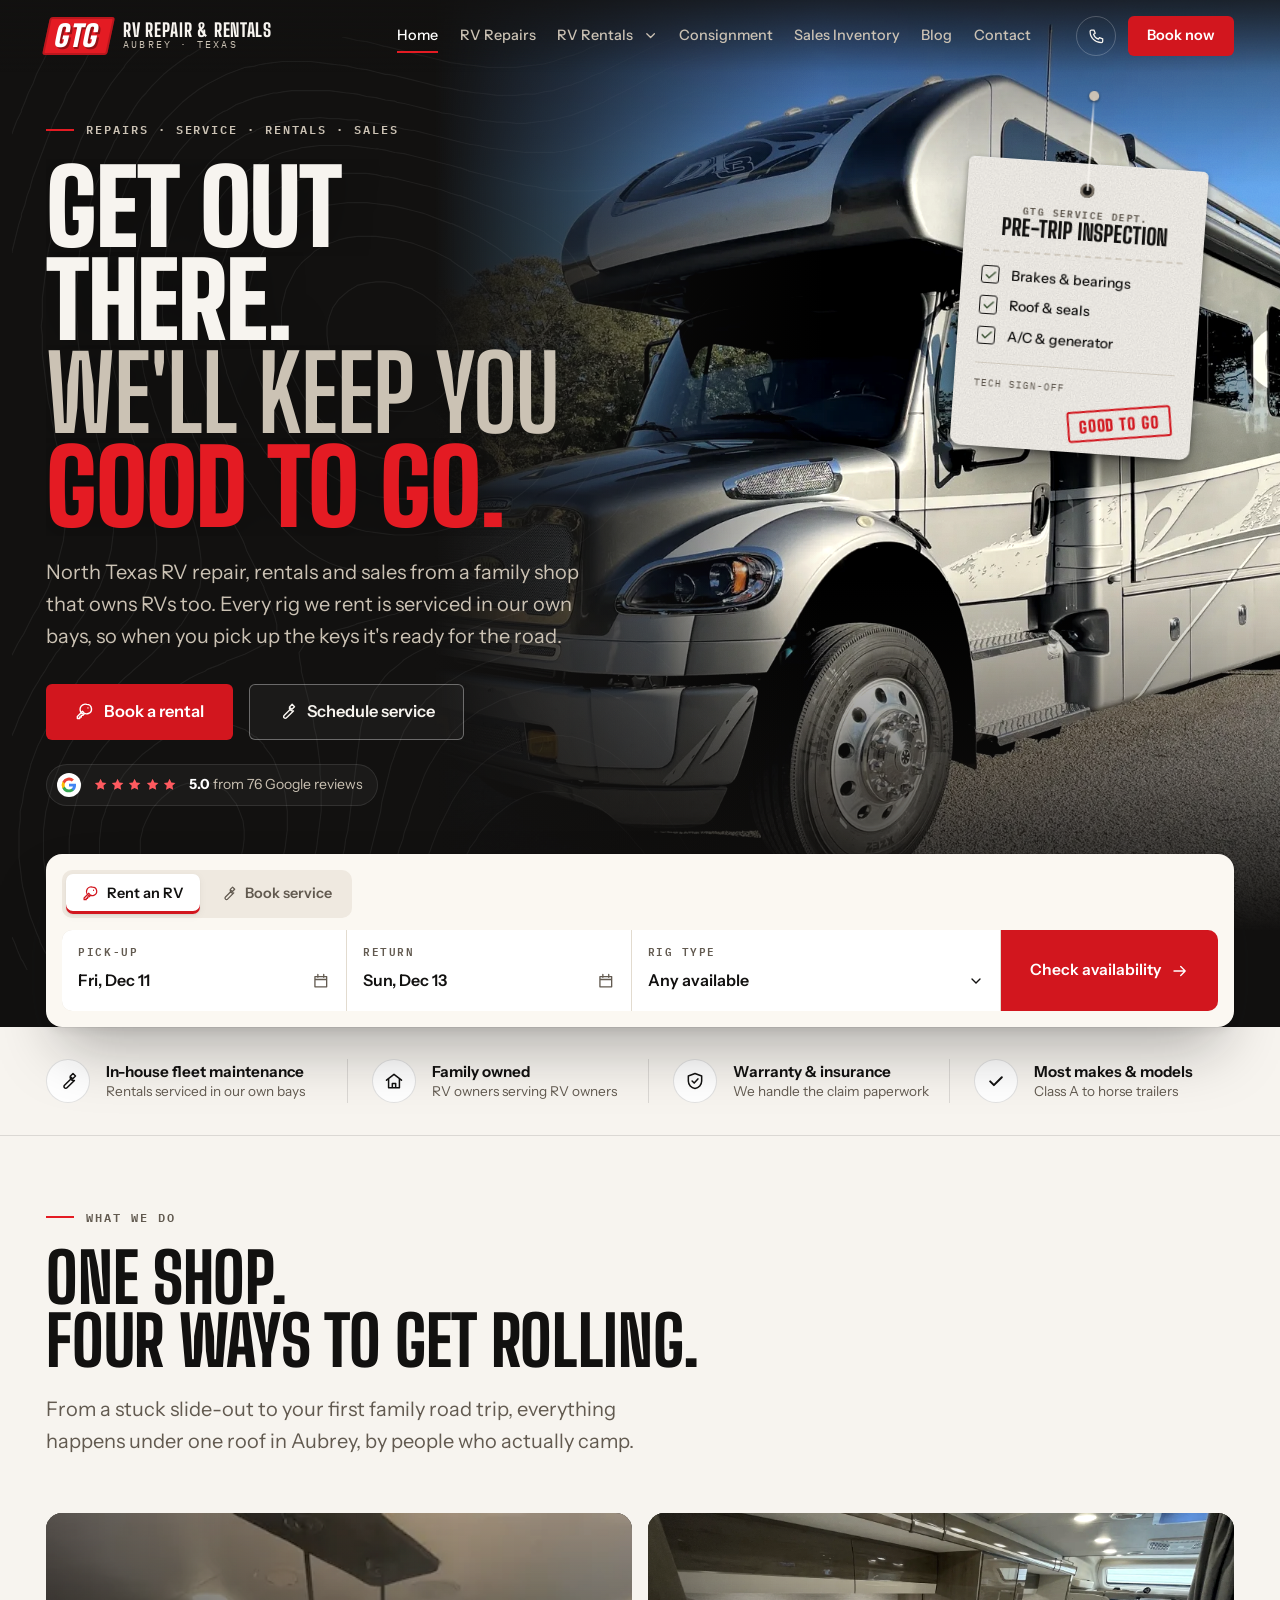
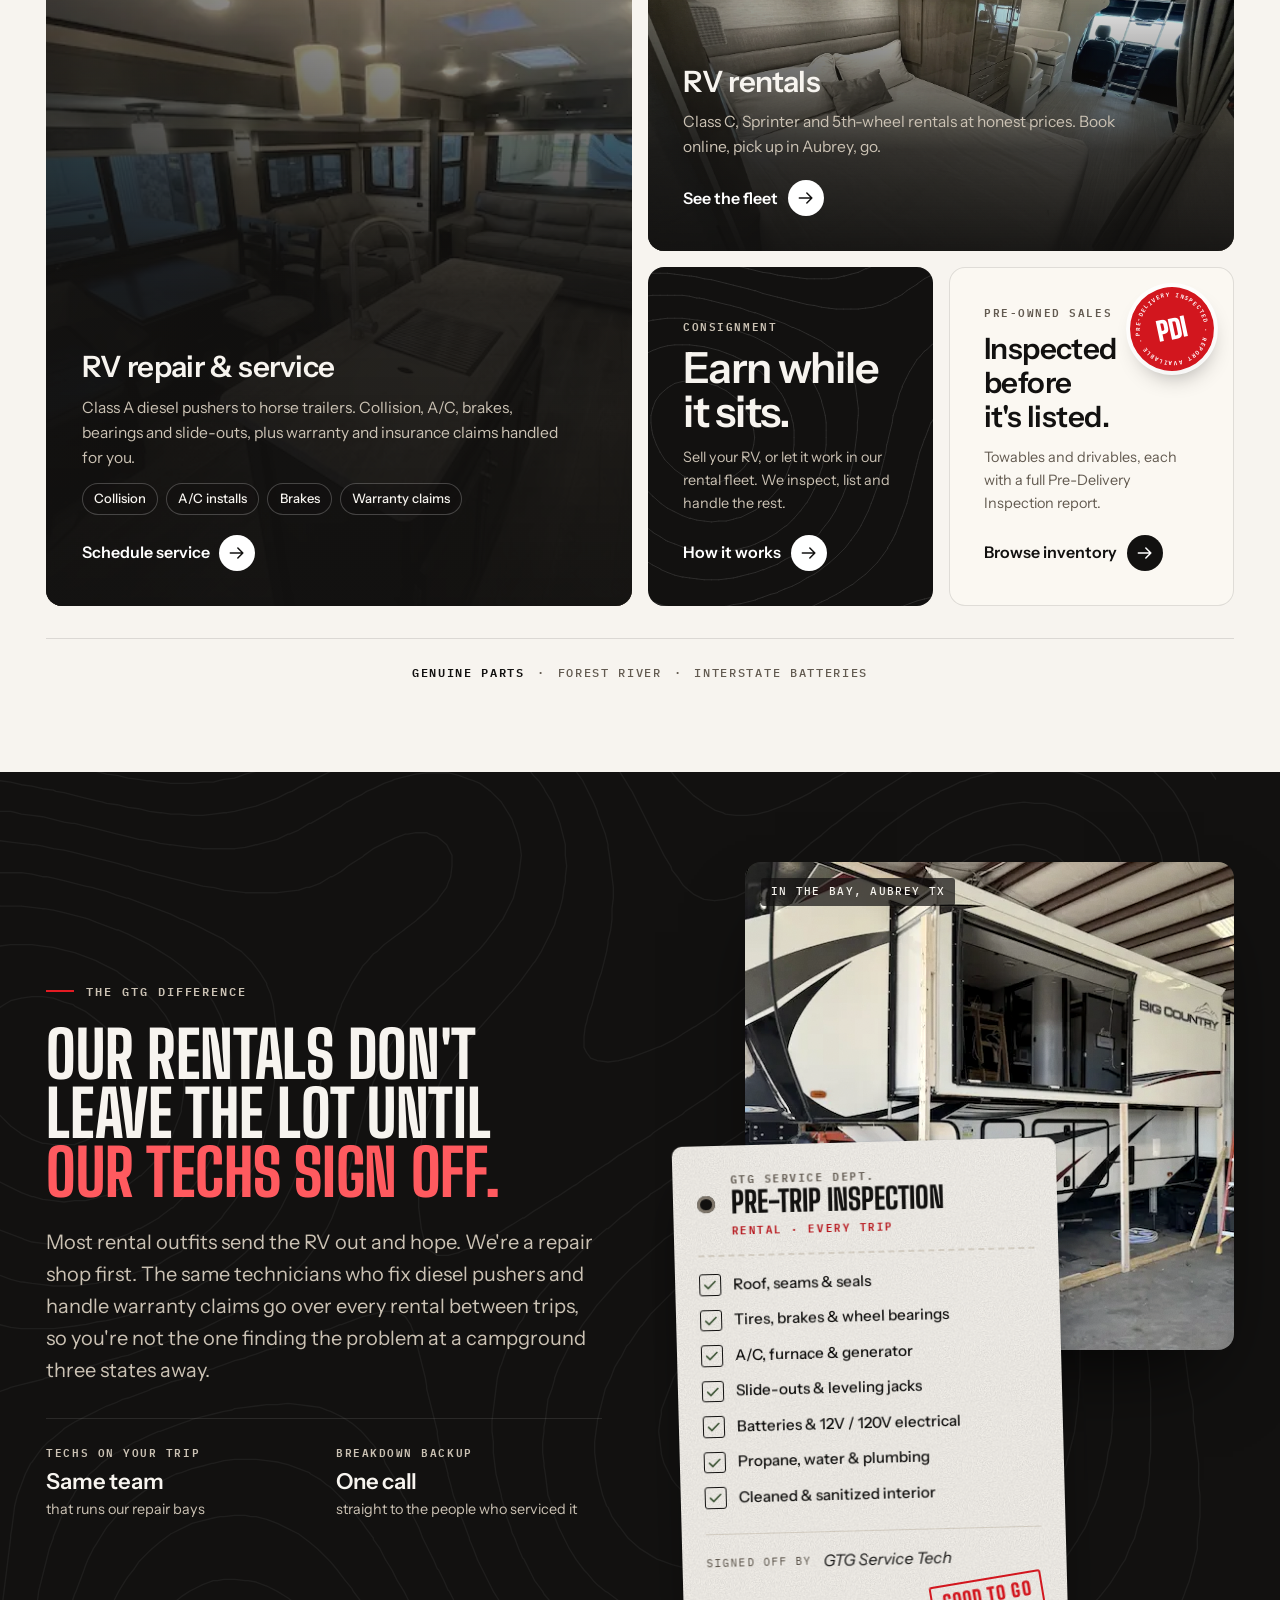
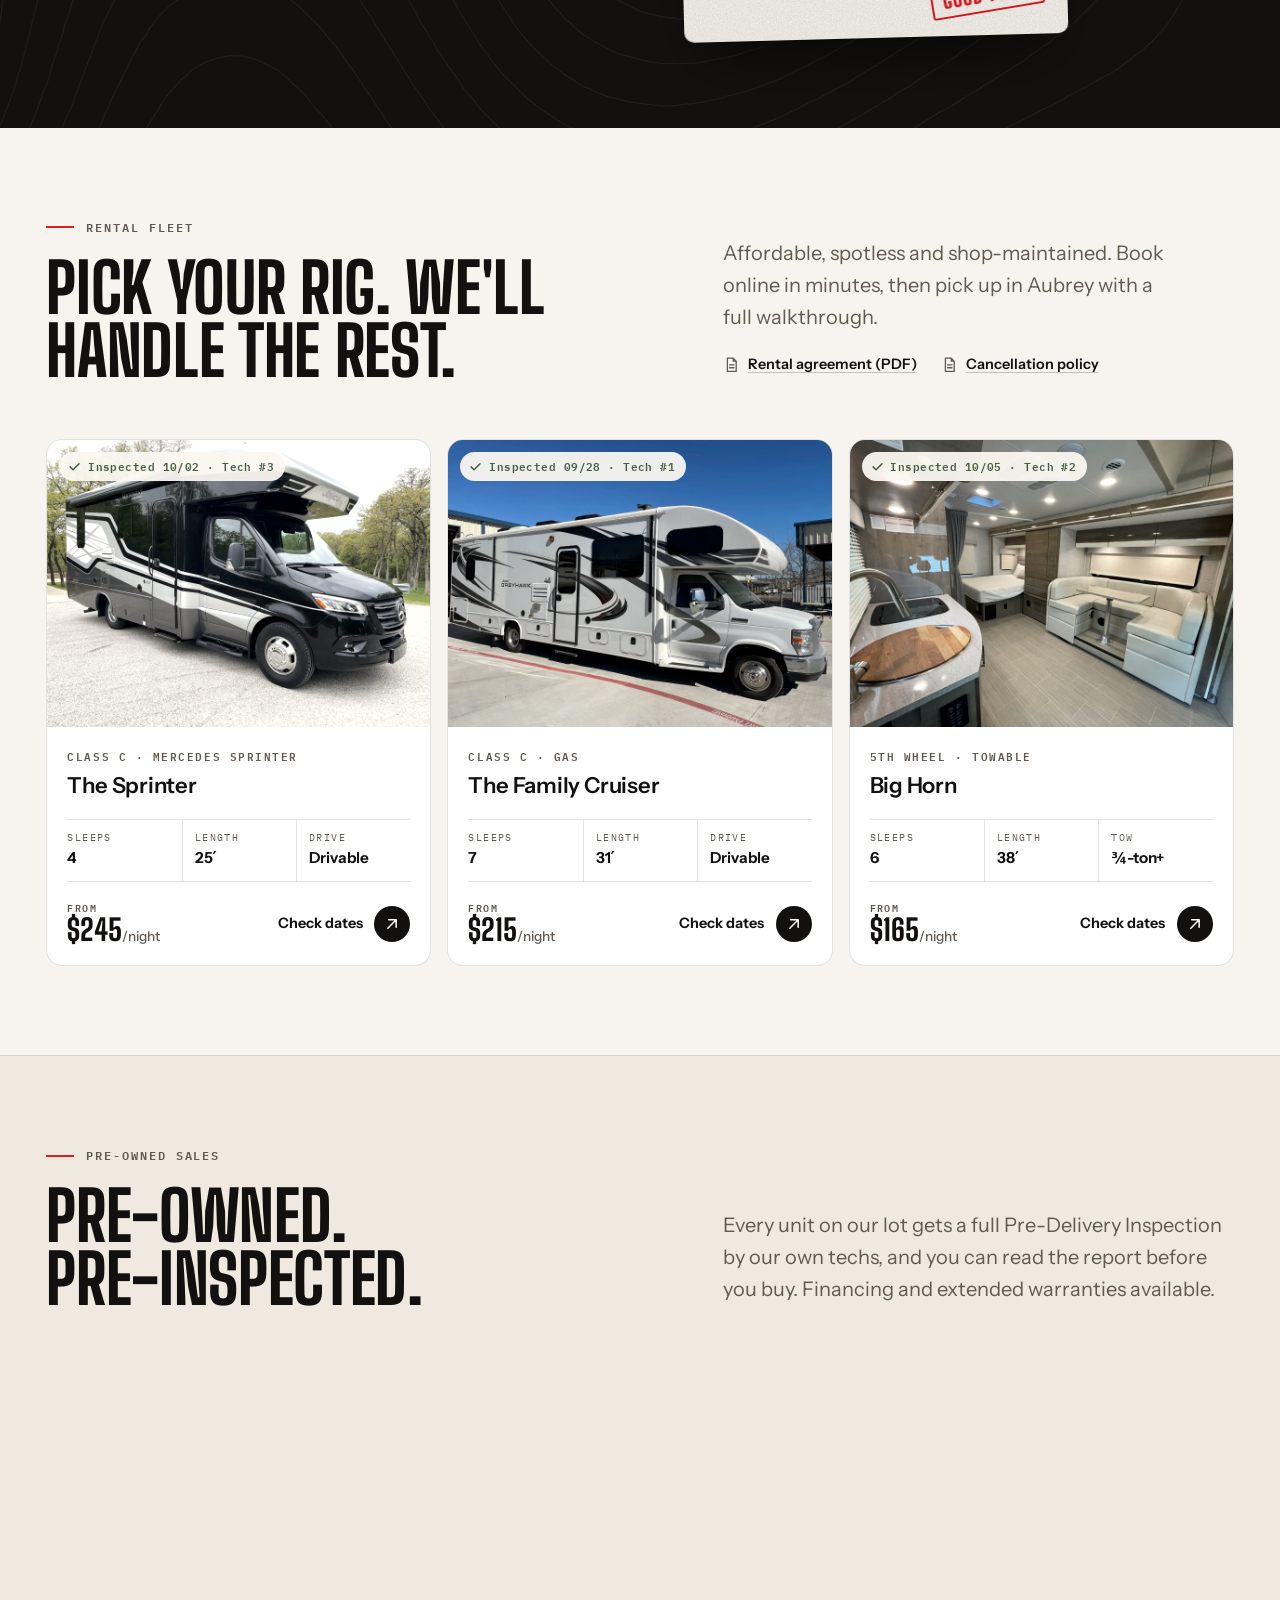
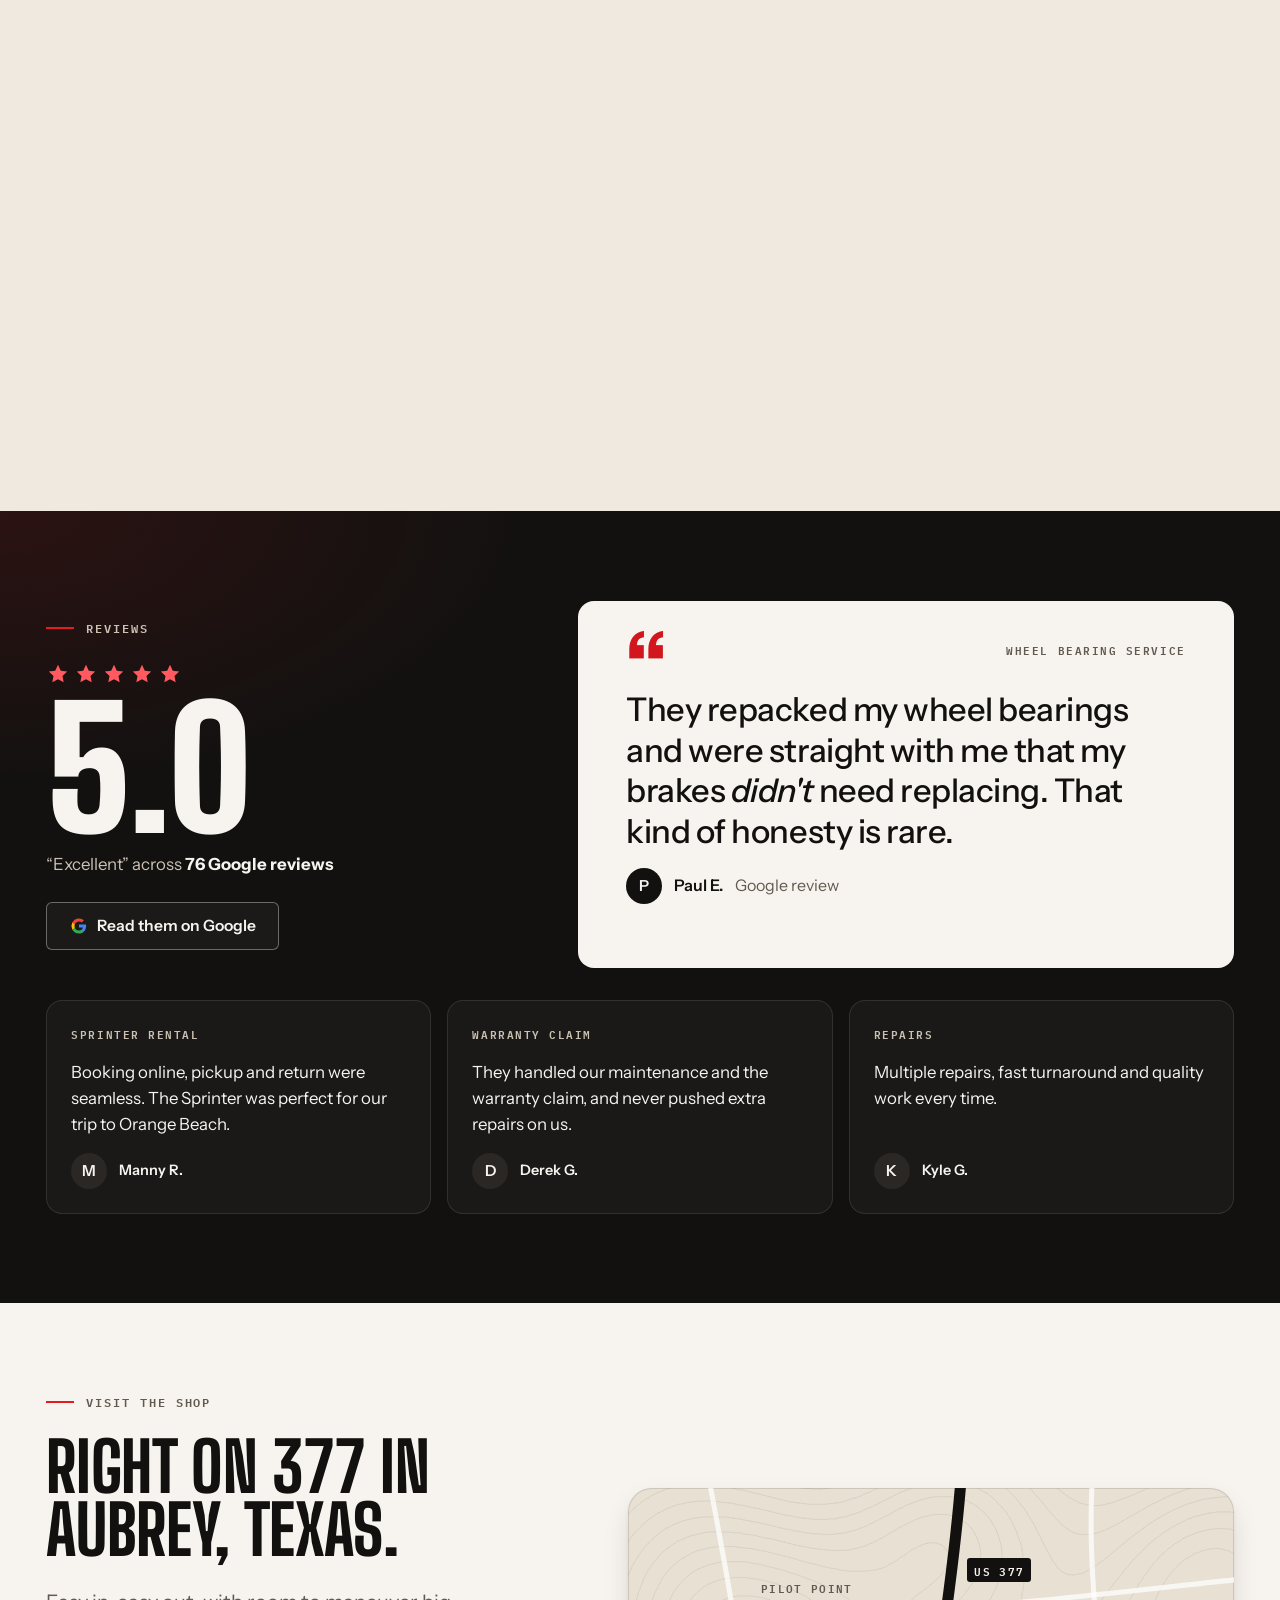
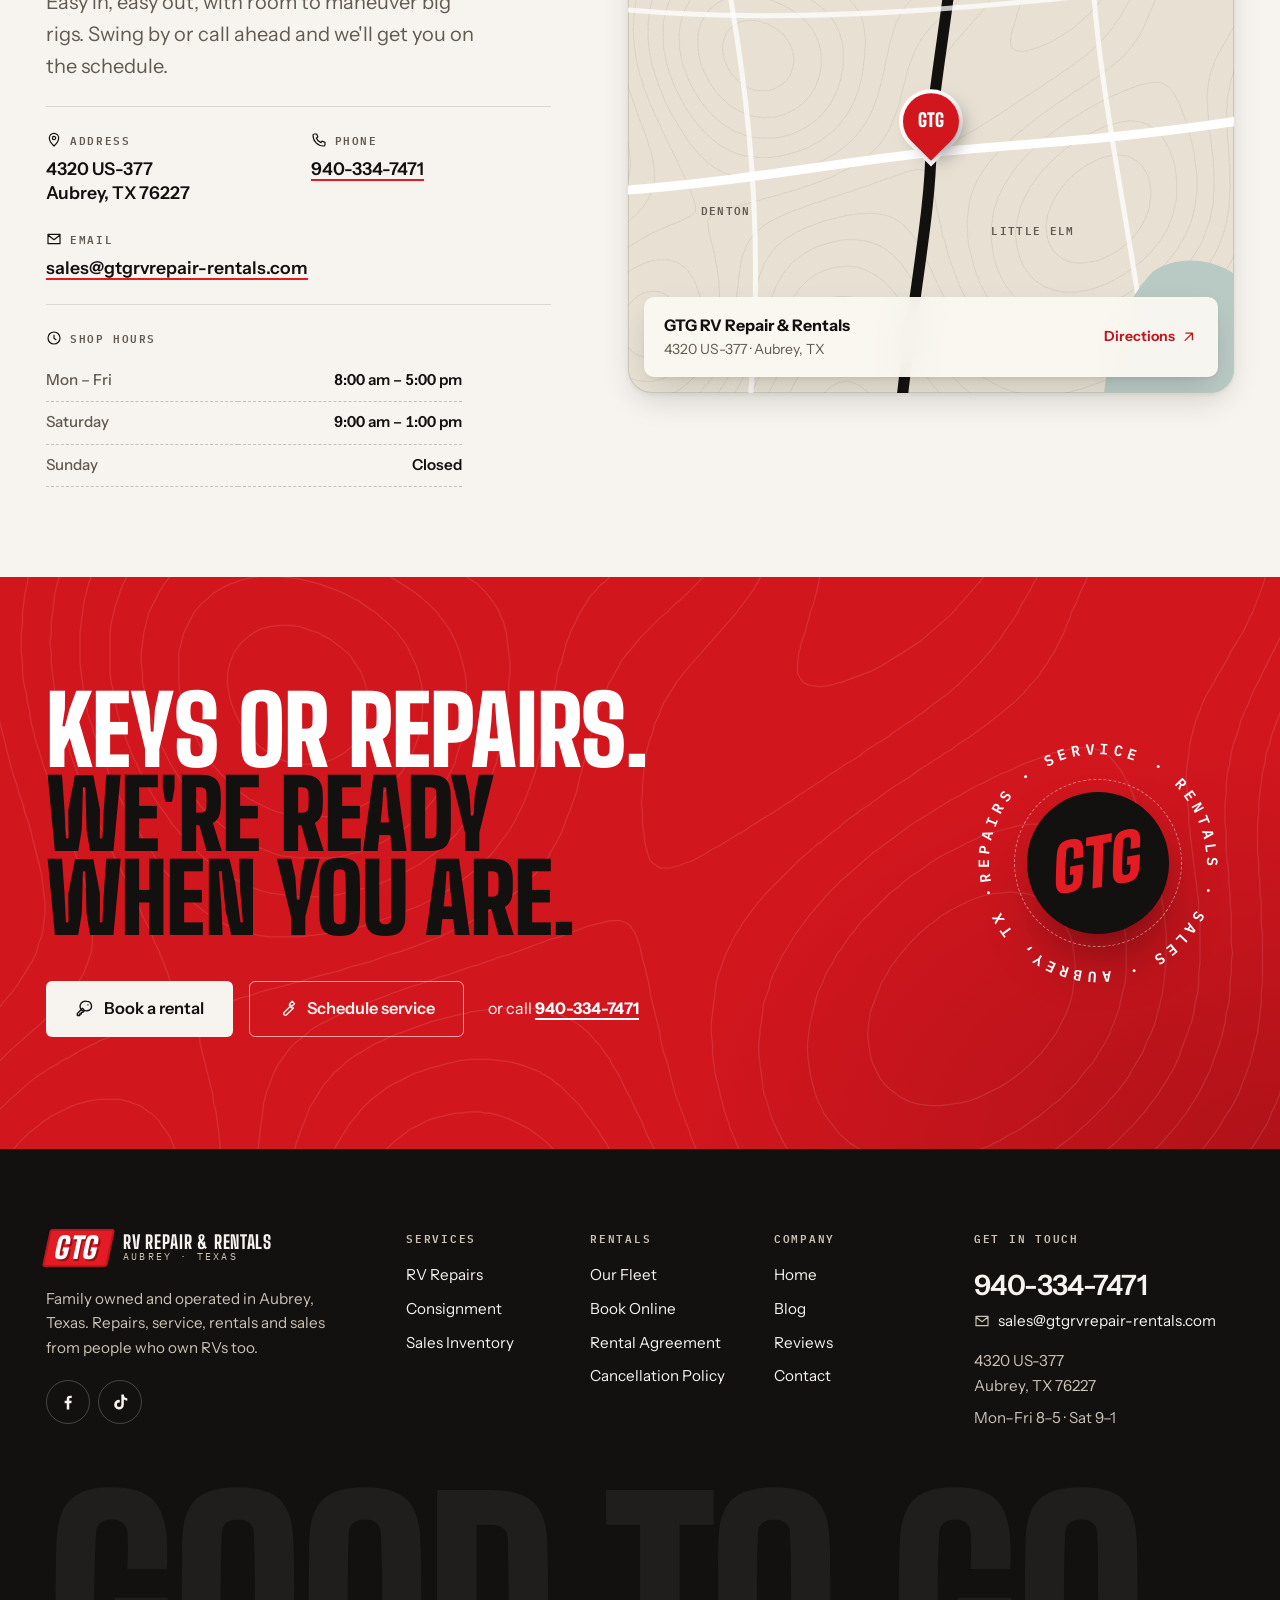
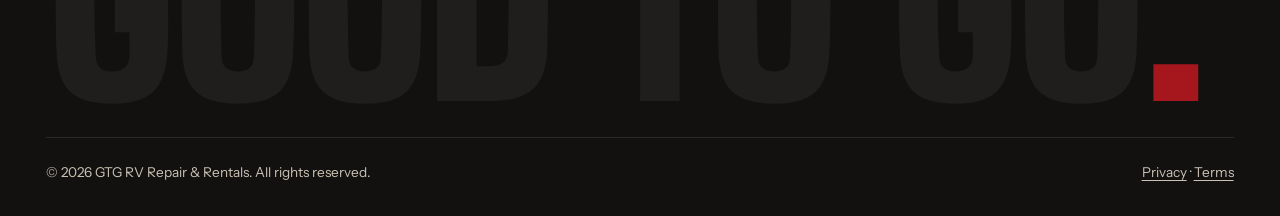
==== commit 517ab7ba: "Remove mobile repair; add sales email GTG's live site hides its mobile repair block at every breakpo" ====
--- a/index.html
+++ b/index.html
@@ -6,7 +6,7 @@
   <!-- Design preview: keep out of search engines until launch -->
   <meta name="robots" content="noindex, nofollow">
   <title>GTG RV Repair &amp; Rentals | RV Repair, Rentals &amp; Sales in Aubrey, TX</title>
-  <meta name="description" content="Family-owned RV repair, mobile service, rentals, consignment and pre-owned sales in Aubrey, Texas. 5.0 stars on Google. Every rental is maintained by our own on-site shop.">
+  <meta name="description" content="Family-owned RV repair, collision repair, rentals, consignment and pre-owned sales in Aubrey, Texas. 5.0 stars on Google. Every rental is maintained by our own on-site shop.">
   <meta name="theme-color" content="#121110">
   <link rel="icon" href="assets/img/cropped-gtg-rv-rental-repair-service-favicon-192x192.png" sizes="192x192">
 
@@ -248,12 +248,13 @@
             <option>Routine maintenance</option>
           </select>
         </div>
-        <div class="field">
-          <label for="where">Where</label>
-          <select id="where" name="where">
-            <option>At the shop (Aubrey)</option>
-            <option>Mobile — come to me</option>
-          </select>
+        <div class="field field--date">
+          <label for="service-date">Preferred date</label>
+          <div class="field__control">
+            <input id="service-date" name="service-date" type="date">
+            <span class="field__display" aria-hidden="true"></span>
+            <svg class="field__icon" aria-hidden="true"><use href="#i-cal"/></svg>
+          </div>
         </div>
         <button class="btn btn--primary booking__submit" type="submit">
           Request a time <svg class="icon" aria-hidden="true"><use href="#i-arrow"/></svg>
@@ -281,8 +282,8 @@
       <span class="trust__label"><strong>Warranty &amp; insurance</strong>We handle the claim paperwork</span>
     </li>
     <li class="trust__item" data-reveal>
-      <span class="trust__icon"><svg class="icon" aria-hidden="true"><use href="#i-truck"/></svg></span>
-      <span class="trust__label"><strong>Mobile repair</strong>Our techs come to you</span>
+      <span class="trust__icon"><svg class="icon" aria-hidden="true"><use href="#i-check"/></svg></span>
+      <span class="trust__label"><strong>Most makes &amp; models</strong>Class A to horse trailers</span>
     </li>
   </ul>
 </section>
@@ -409,46 +410,6 @@
           <span class="work-order__sig">GTG Service Tech</span>
           <span class="work-order__stamp" aria-hidden="true">Good to go</span>
         </div>
-      </div>
-    </div>
-  </div>
-</section>
-
-<!-- ===================================================================
-     MOBILE REPAIR
-     =================================================================== -->
-<section class="section mobile-repair" id="mobile" aria-labelledby="mobile-title">
-  <div class="container mobile-repair__grid">
-    <figure class="truck-frame" data-reveal>
-      <img class="photo" src="assets/img/GTG-Mobile-Repair-Truck.webp" alt="GTG's white mobile repair pickup truck with red GTG RV Repair and Service branding" width="515" height="232" loading="lazy">
-      <figcaption>
-        <span>GTG mobile service unit</span>
-        <span>Aubrey &amp; surrounding area</span>
-      </figcaption>
-    </figure>
-
-    <div class="mobile-repair__copy" data-reveal>
-      <p class="eyebrow">Mobile repair</p>
-      <h2 class="section-title" id="mobile-title">Stuck at the campsite? We'll roll to you.</h2>
-      <p class="section-lede">
-        Not every repair needs a trip to the shop. Our mobile technicians bring the tools and the know-how to your driveway, storage lot or campground.
-      </p>
-
-      <!-- PLACEHOLDER: confirm mobile service radius and towns with client -->
-      <div class="radius">
-        <p class="radius__head"><span>Service radius</span><span>~30 mi from Aubrey</span></p>
-        <ul class="radius__list" role="list" aria-label="Towns we serve">
-          <li>Aubrey</li><li>Denton</li><li>Pilot Point</li>
-          <li>Little Elm</li><li>Prosper</li><li>Celina</li>
-          <li>Cross Roads</li><li>Sanger</li><li>Krugerville</li>
-        </ul>
-      </div>
-
-      <div class="btn-row">
-        <a class="btn btn--dark" href="tel:+19403347471">
-          <svg class="icon" aria-hidden="true"><use href="#i-phone"/></svg> Call 940-334-7471
-        </a>
-        <a class="btn btn--text" href="#book-service" data-tab-link="service">Request mobile service <svg class="icon" aria-hidden="true"><use href="#i-arrow"/></svg></a>
       </div>
     </div>
   </div>
@@ -661,7 +622,7 @@
     <div class="visit__copy" data-reveal>
       <p class="eyebrow">Visit the shop</p>
       <h2 class="section-title" id="visit-title">Right on 377 in Aubrey, Texas.</h2>
-      <p class="section-lede">Easy in, easy out, with room to maneuver big rigs. Swing by, call ahead, or we'll come to you.</p>
+      <p class="section-lede">Easy in, easy out, with room to maneuver big rigs. Swing by or call ahead and we'll get you on the schedule.</p>
 
       <dl class="visit__details">
         <div>
@@ -768,7 +729,6 @@
           <h2>Services</h2>
           <ul role="list">
             <li><a href="#repair">RV Repairs</a></li>
-            <li><a href="#mobile">Mobile Repair</a></li>
             <li><a href="#consign">Consignment</a></li>
             <li><a href="#sales">Sales Inventory</a></li>
           </ul>
--- a/css/styles.css
+++ b/css/styles.css
@@ -1768,100 +1768,6 @@
   }
 
   /* -------------------------------------------------------------------
-     MOBILE REPAIR
-     ------------------------------------------------------------------- */
-  .mobile-repair { background: var(--stone-100); }
-
-  .mobile-repair__grid {
-    display: grid;
-    gap: var(--space-12);
-    align-items: center;
-  }
-
-  .mobile-repair__copy {
-    display: grid;
-    gap: var(--space-6);
-    justify-items: start;
-  }
-
-  .truck-frame {
-    padding: var(--space-3);
-    background: var(--white);
-    border-radius: var(--radius-lg);
-    box-shadow: var(--shadow-md), 0 0 0 1px var(--border);
-
-    & img {
-      width: 100%;
-      aspect-ratio: 515 / 232;
-      object-fit: cover;
-      border-radius: var(--radius-md);
-    }
-    & figcaption {
-      display: flex;
-      justify-content: space-between;
-      flex-wrap: wrap;
-      gap: var(--space-2);
-      padding: var(--space-4) var(--space-2) var(--space-1);
-      font-family: var(--font-mono);
-      font-size: 0.6875rem;
-      font-weight: 500;
-      letter-spacing: 0.12em;
-      text-transform: uppercase;
-      color: var(--stone-600);
-      & span:first-child { color: var(--ink); font-weight: 600; }
-    }
-  }
-
-  .radius {
-    width: 100%;
-    max-width: 34rem;
-    border-top: 2px solid var(--ink);
-  }
-
-  .radius__head {
-    display: flex;
-    justify-content: space-between;
-    gap: var(--space-4);
-    padding-block: var(--space-3);
-    font-family: var(--font-mono);
-    font-size: 0.6875rem;
-    font-weight: 600;
-    letter-spacing: 0.14em;
-    text-transform: uppercase;
-    color: var(--stone-600);
-    border-bottom: 1px solid var(--border-strong);
-    & span:first-child { color: var(--ink); }
-  }
-
-  .radius__list {
-    display: grid;
-    grid-template-columns: repeat(2, 1fr);
-
-    & li {
-      padding: 0.6rem 0;
-      border-bottom: 1px dashed var(--border-strong);
-      font-family: var(--font-mono);
-      font-size: 0.8125rem;
-      font-weight: 500;
-      letter-spacing: 0.02em;
-      color: var(--ink);
-    }
-    & li:first-child::after {
-      content: " · HQ";
-      color: var(--red-text);
-      font-weight: 600;
-    }
-  }
-
-  @media (min-width: 480px) {
-    .radius__list { grid-template-columns: repeat(3, 1fr); }
-  }
-
-  @media (min-width: 960px) {
-    .mobile-repair__grid { grid-template-columns: 1.05fr 1fr; gap: clamp(3rem, 6vw, 6rem); }
-  }
-
-  /* -------------------------------------------------------------------
      FLEET
      ------------------------------------------------------------------- */
   .fleet { background: var(--stone-50); }
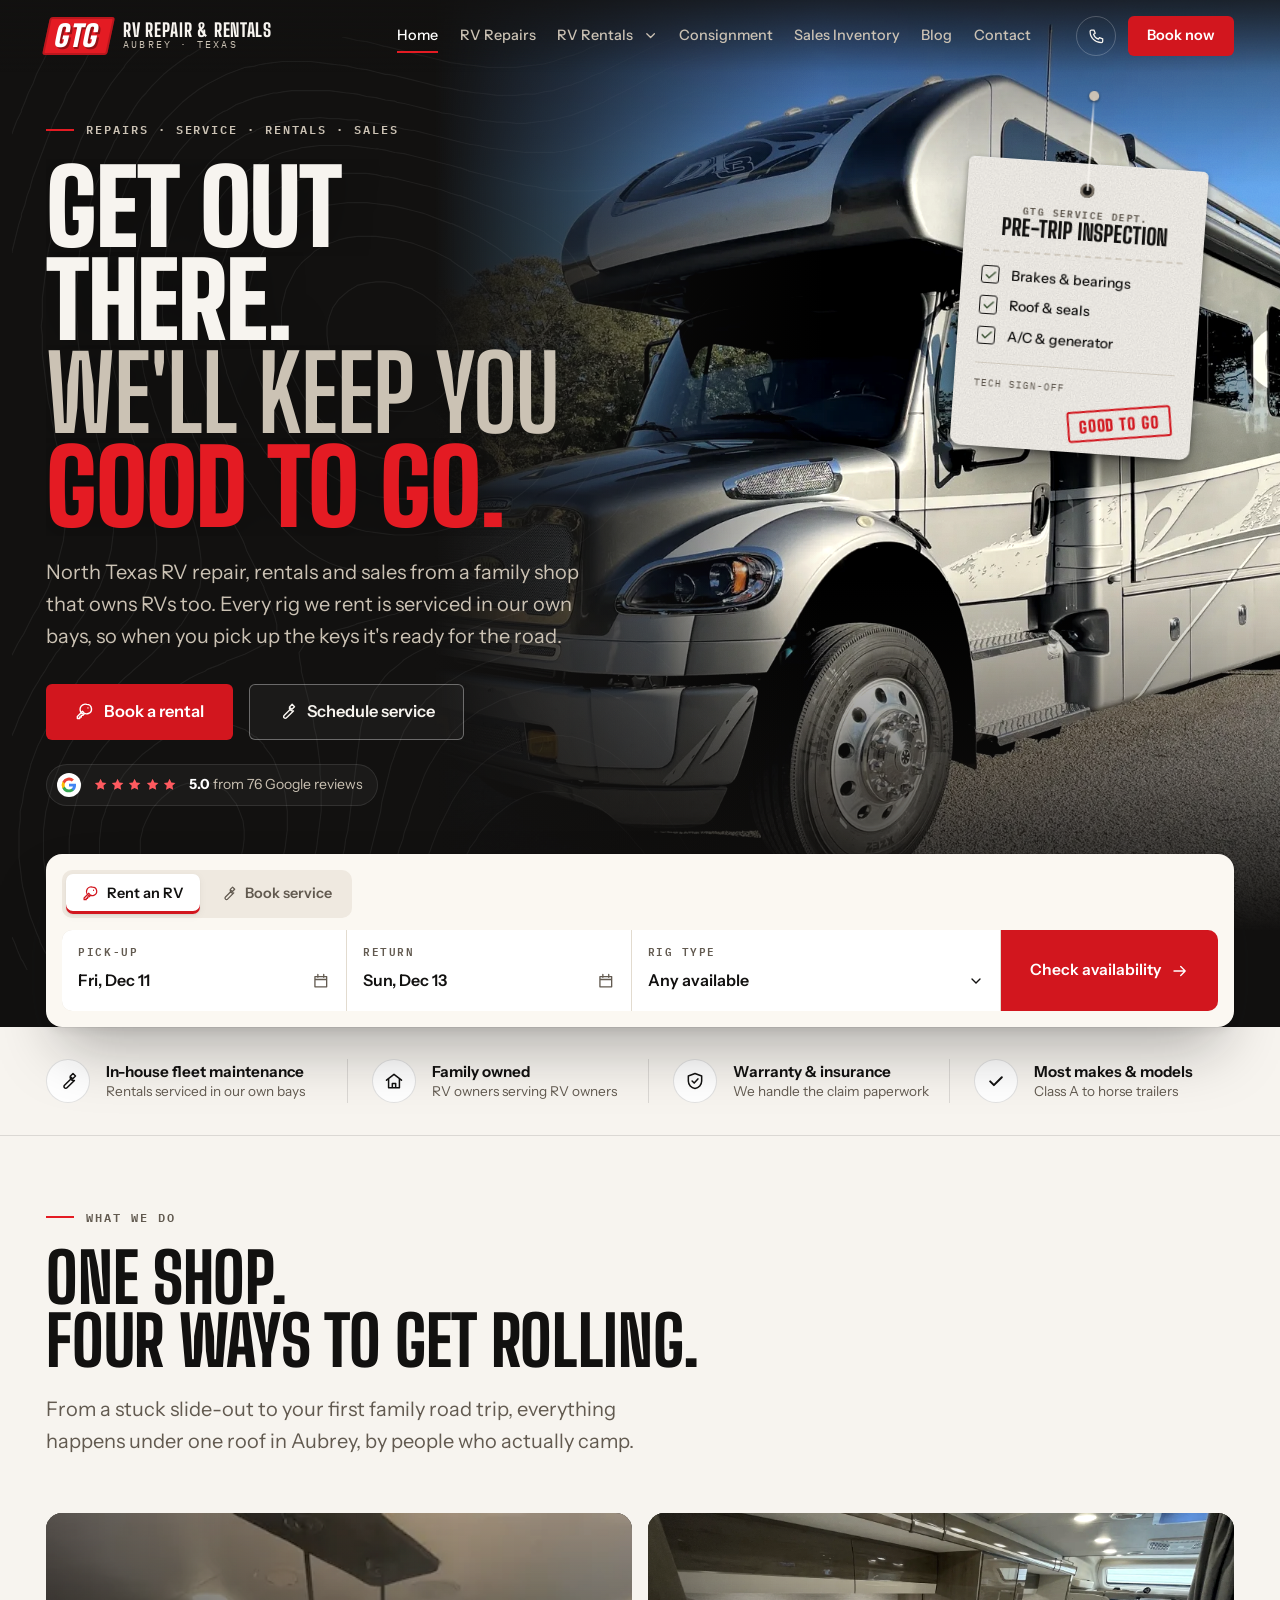
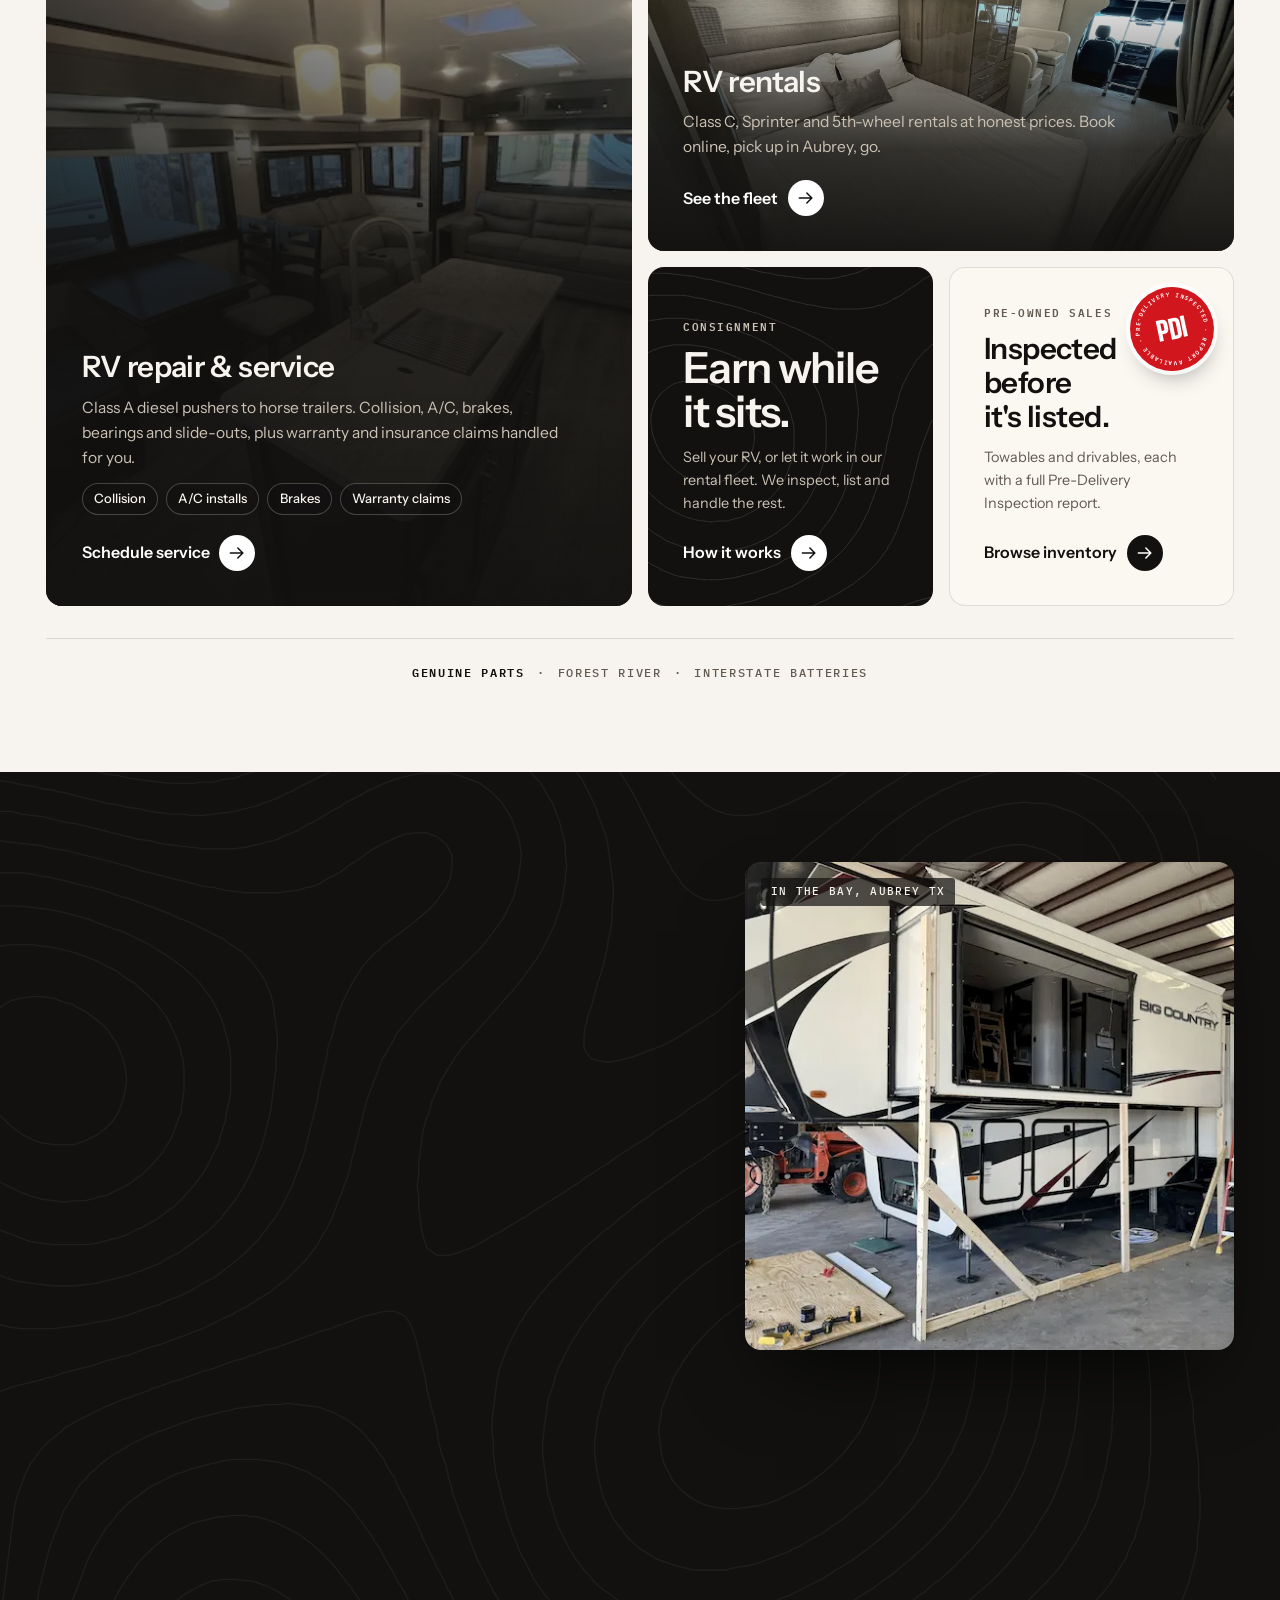
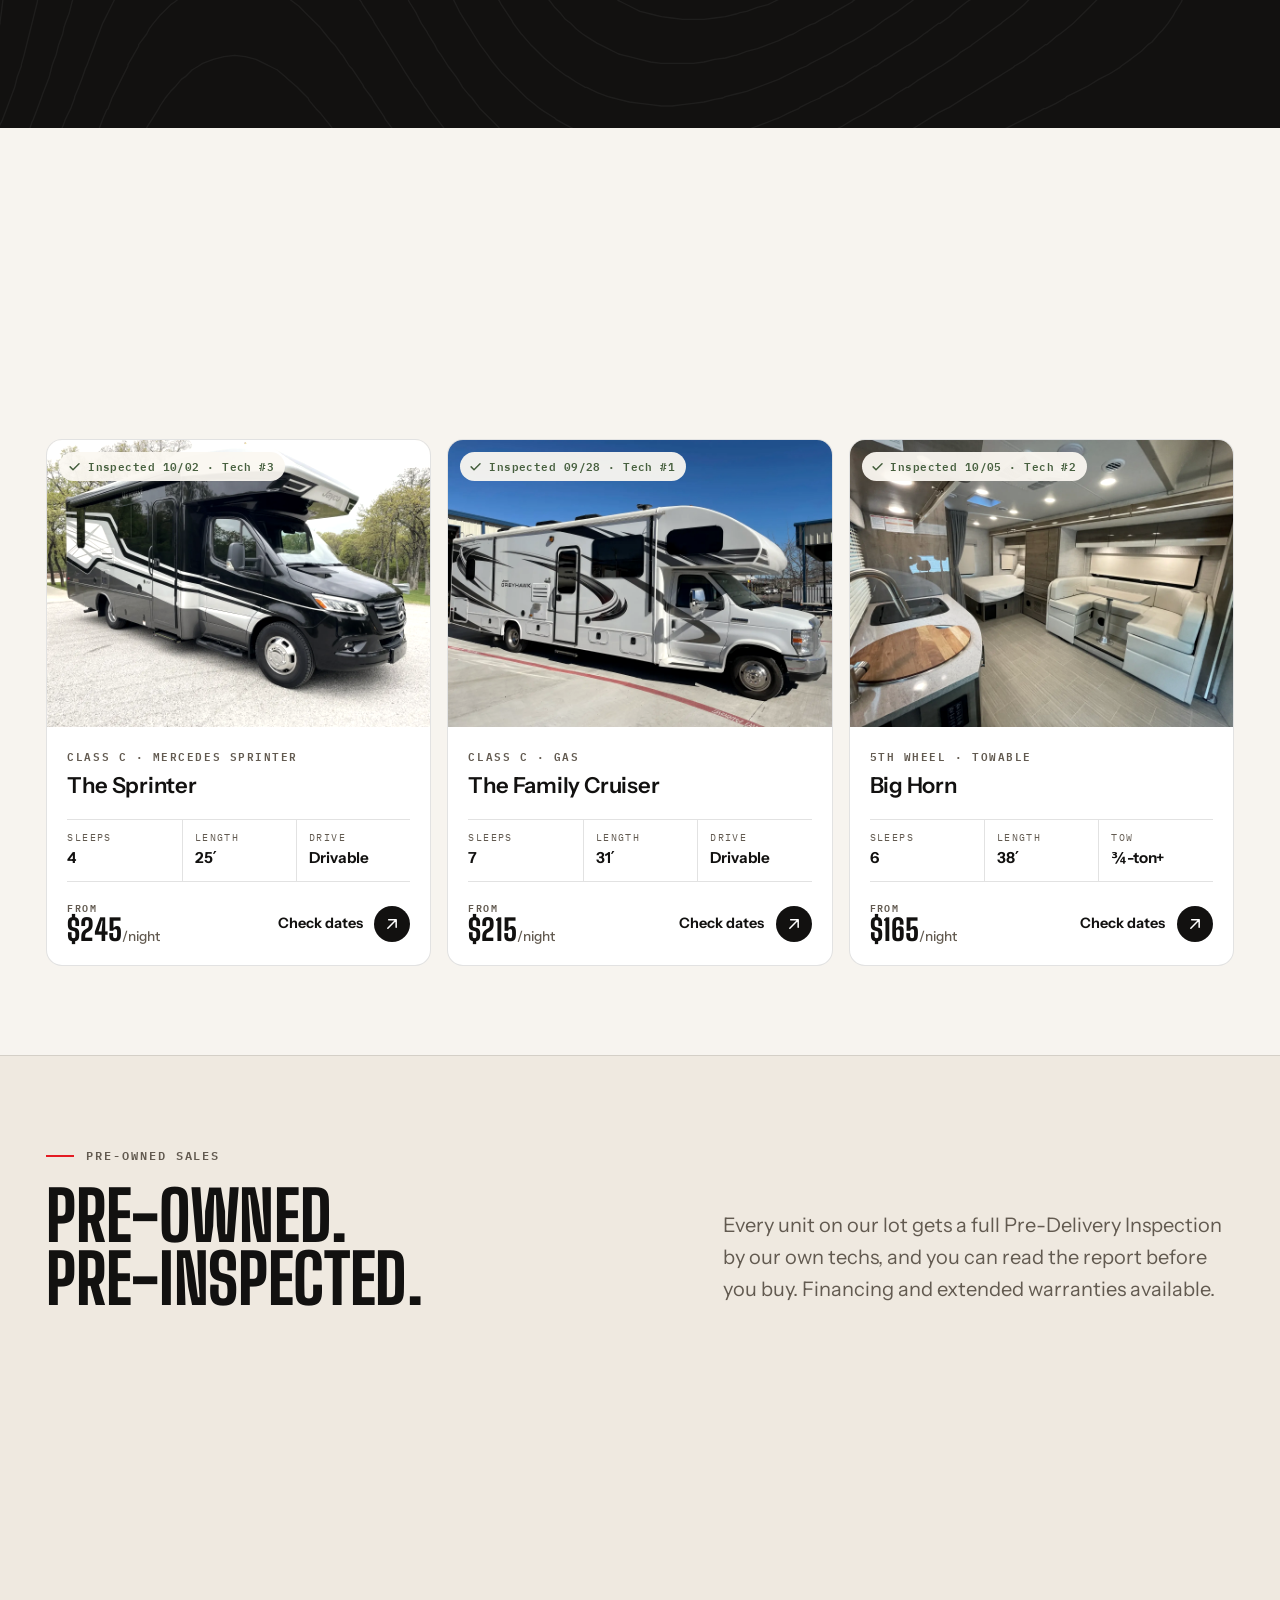
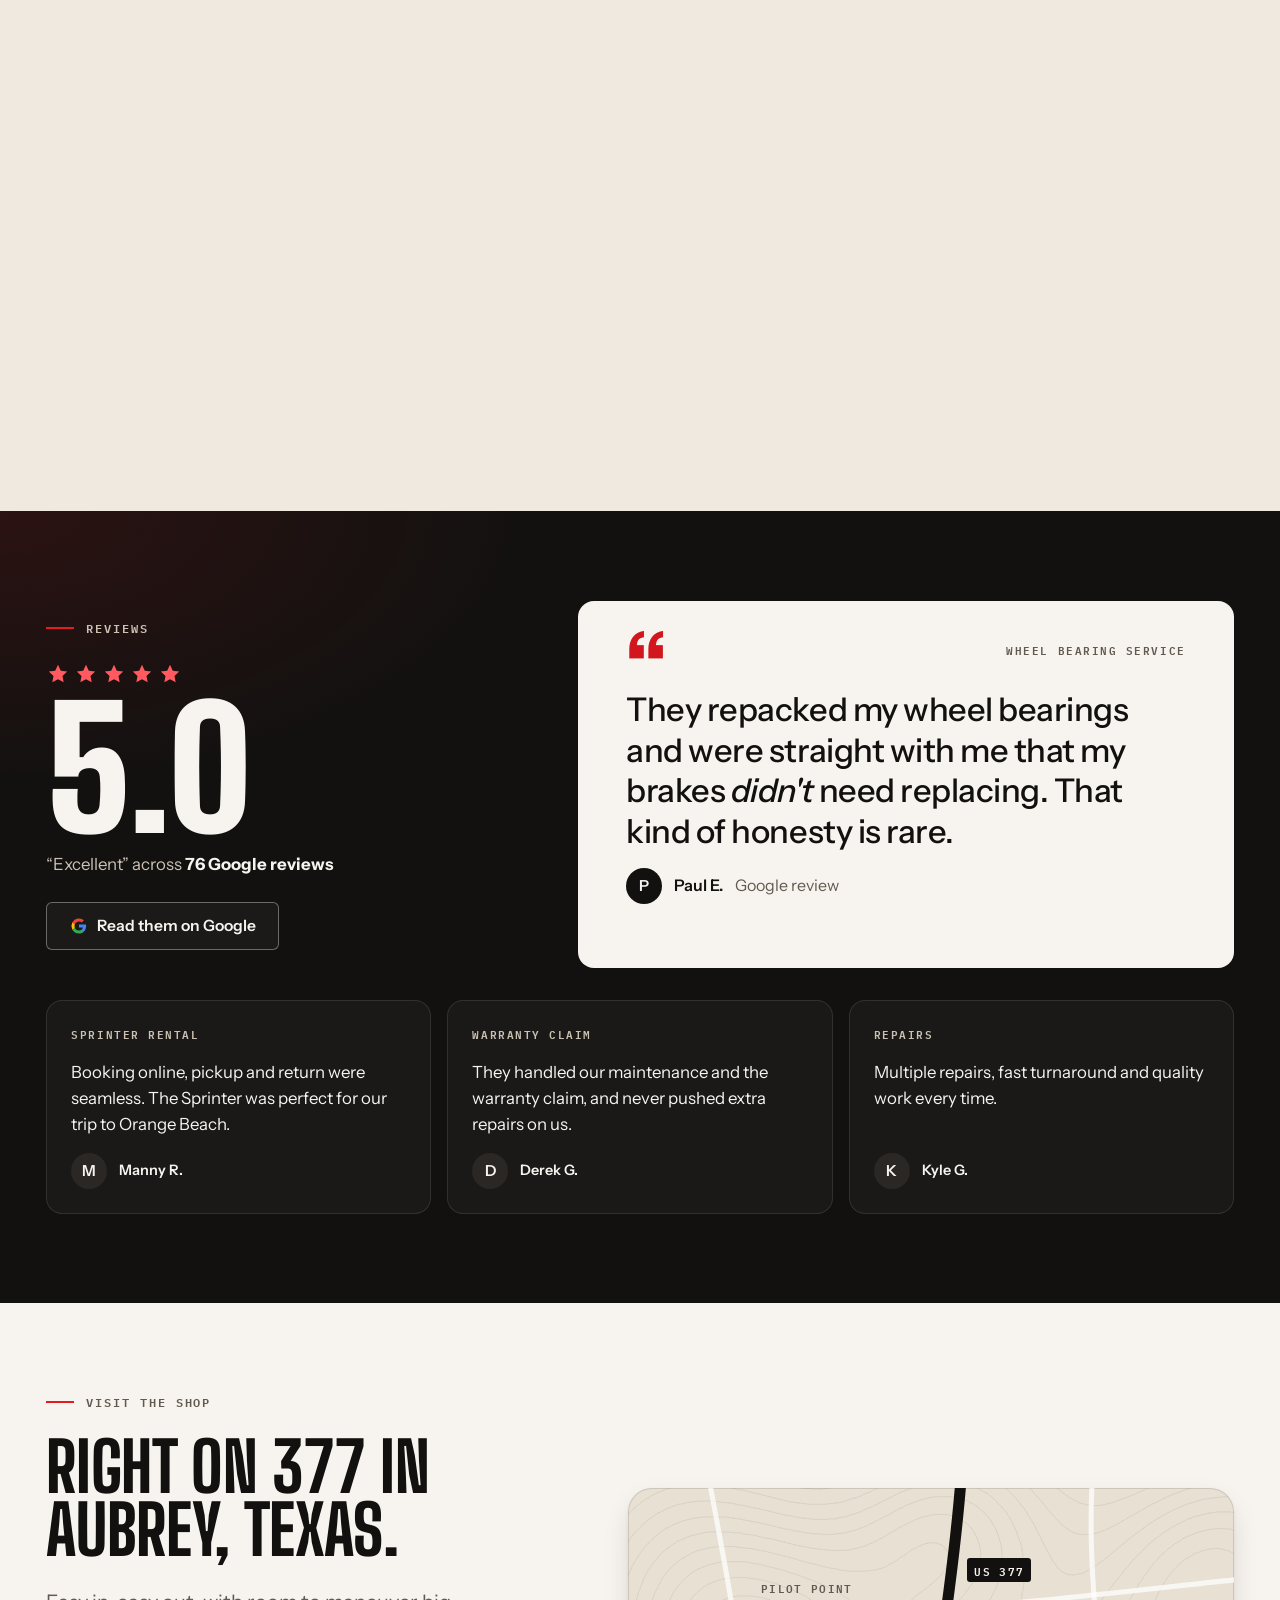
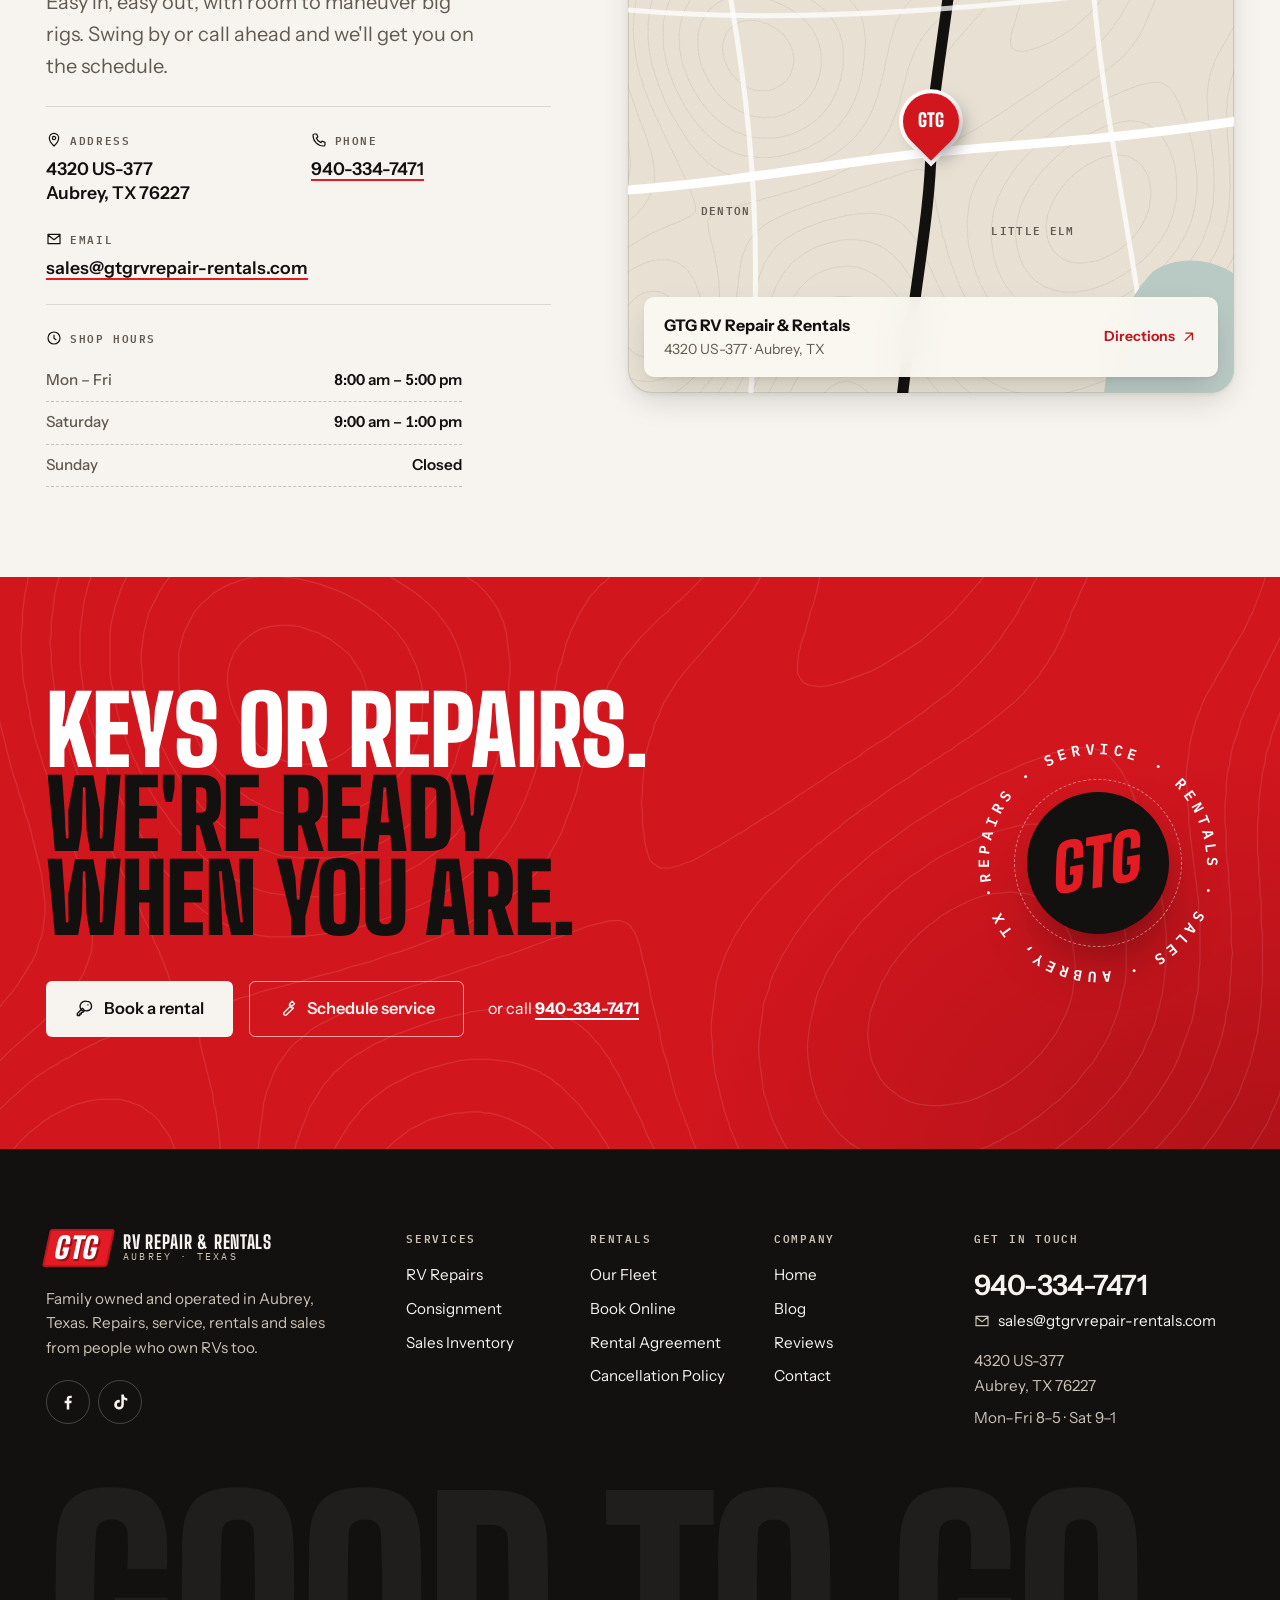
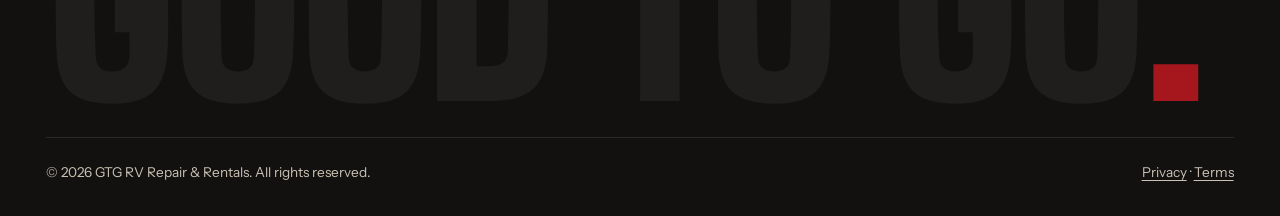
==== commit f38c47d2: "Add RV rentals page with embedded Wheelbase store for dealer 957897 - New rentals.html embeds the Wh" ====
--- a/index.html
+++ b/index.html
@@ -70,13 +70,13 @@
         <li><a class="primary-nav__link" href="index.html" aria-current="page">Home</a></li>
         <li><a class="primary-nav__link" href="#repair">RV Repairs</a></li>
         <li class="has-sub" data-submenu>
-          <a class="primary-nav__link" href="#fleet">RV Rentals</a>
+          <a class="primary-nav__link" href="rentals.html">RV Rentals</a>
           <button class="sub-toggle" type="button" aria-expanded="false" aria-controls="sub-rentals">
             <span class="visually-hidden">RV Rentals submenu</span>
             <svg class="icon" aria-hidden="true"><use href="#i-chev"/></svg>
           </button>
           <ul class="subnav" id="sub-rentals" role="list">
-            <li><a href="#fleet">Our Fleet</a></li>
+            <li><a href="rentals.html">Our Fleet</a></li>
             <li><a href="#rental-agreement">Rental Agreement</a></li>
             <li><a href="#cancellation-policy">Cancellation Policy</a></li>
           </ul>
@@ -182,7 +182,7 @@
 
   <!-- QUICK BOOKING BAR — tabs are pure CSS (:has) radios, works with no JS -->
   <div class="container hero__booking-wrap" id="book">
-    <form class="booking" action="#" method="get" aria-label="Quick booking">
+    <form class="booking" action="rentals.html" method="get" aria-label="Quick booking">
       <fieldset class="booking__tabs">
         <legend class="visually-hidden">What do you need?</legend>
         <label class="booking__tab">
@@ -451,7 +451,7 @@
           </dl>
           <div class="rig__foot">
             <p class="rig__price"><span>from</span> $245<small>/night</small></p>
-            <a class="rig__cta stretched" href="#book" data-tab-link="rent">Check dates<span class="visually-hidden"> for The Sprinter</span> <svg class="icon" aria-hidden="true"><use href="#i-arrow-ne"/></svg></a>
+            <a class="rig__cta stretched" href="rentals.html">Check dates<span class="visually-hidden"> for The Sprinter</span> <svg class="icon" aria-hidden="true"><use href="#i-arrow-ne"/></svg></a>
           </div>
         </div>
       </li>
@@ -471,7 +471,7 @@
           </dl>
           <div class="rig__foot">
             <p class="rig__price"><span>from</span> $215<small>/night</small></p>
-            <a class="rig__cta stretched" href="#book" data-tab-link="rent">Check dates<span class="visually-hidden"> for The Family Cruiser</span> <svg class="icon" aria-hidden="true"><use href="#i-arrow-ne"/></svg></a>
+            <a class="rig__cta stretched" href="rentals.html">Check dates<span class="visually-hidden"> for The Family Cruiser</span> <svg class="icon" aria-hidden="true"><use href="#i-arrow-ne"/></svg></a>
           </div>
         </div>
       </li>
@@ -492,7 +492,7 @@
           </dl>
           <div class="rig__foot">
             <p class="rig__price"><span>from</span> $165<small>/night</small></p>
-            <a class="rig__cta stretched" href="#book" data-tab-link="rent">Check dates<span class="visually-hidden"> for the Big Horn</span> <svg class="icon" aria-hidden="true"><use href="#i-arrow-ne"/></svg></a>
+            <a class="rig__cta stretched" href="rentals.html">Check dates<span class="visually-hidden"> for the Big Horn</span> <svg class="icon" aria-hidden="true"><use href="#i-arrow-ne"/></svg></a>
           </div>
         </div>
       </li>
@@ -736,7 +736,7 @@
         <div>
           <h2>Rentals</h2>
           <ul role="list">
-            <li><a href="#fleet">Our Fleet</a></li>
+            <li><a href="rentals.html">Our Fleet</a></li>
             <li><a href="#book" data-tab-link="rent">Book Online</a></li>
             <li><a href="#rental-agreement">Rental Agreement</a></li>
             <li><a href="#cancellation-policy">Cancellation Policy</a></li>
--- a/css/styles.css
+++ b/css/styles.css
@@ -2854,3 +2854,70 @@
     border: 0;
   }
 }
+
+/* =====================================================================
+   RENTALS PAGE (rentals.html) — dark intro under the fixed header,
+   then the embedded Wheelbase store on the page background.
+   ===================================================================== */
+@layer sections {
+  .page-hero {
+    position: relative;
+    isolation: isolate;
+    overflow: hidden;
+    background: var(--ink);
+    color: var(--stone-300);
+    padding-block: calc(var(--header-h) + var(--space-16)) var(--space-16);
+  }
+
+  .page-hero__texture {
+    position: absolute;
+    inset: 0;
+    z-index: -1;
+    background: var(--topo-dark) no-repeat right -10% center / 1400px auto;
+    opacity: 0.5;
+  }
+
+  .page-hero__inner {
+    display: grid;
+    gap: var(--space-5);
+    justify-items: start;
+    & > * { max-width: 52rem; }
+  }
+
+  .page-hero__title em { color: var(--red-bright); }
+
+  .page-hero__lede {
+    font-size: var(--fs-lede);
+    max-width: 40rem;
+  }
+
+  .page-hero__links {
+    display: flex;
+    flex-wrap: wrap;
+    gap: var(--space-3) var(--space-6);
+    padding-top: var(--space-2);
+
+    & a {
+      display: inline-flex;
+      align-items: center;
+      gap: var(--space-2);
+      color: var(--stone-50);
+      font-weight: 600;
+      text-decoration: underline;
+      text-decoration-color: color-mix(in oklch, var(--stone-50) 35%, transparent);
+      text-underline-offset: 0.25em;
+    }
+    & a:hover { text-decoration-color: var(--red-bright); }
+  }
+
+  .rentals-store {
+    padding-block: var(--space-12) var(--section-y);
+    min-height: 60svh;
+  }
+
+  .rentals-store__fallback {
+    color: var(--text-muted);
+    text-align: center;
+    padding-block: var(--space-16);
+  }
+}
